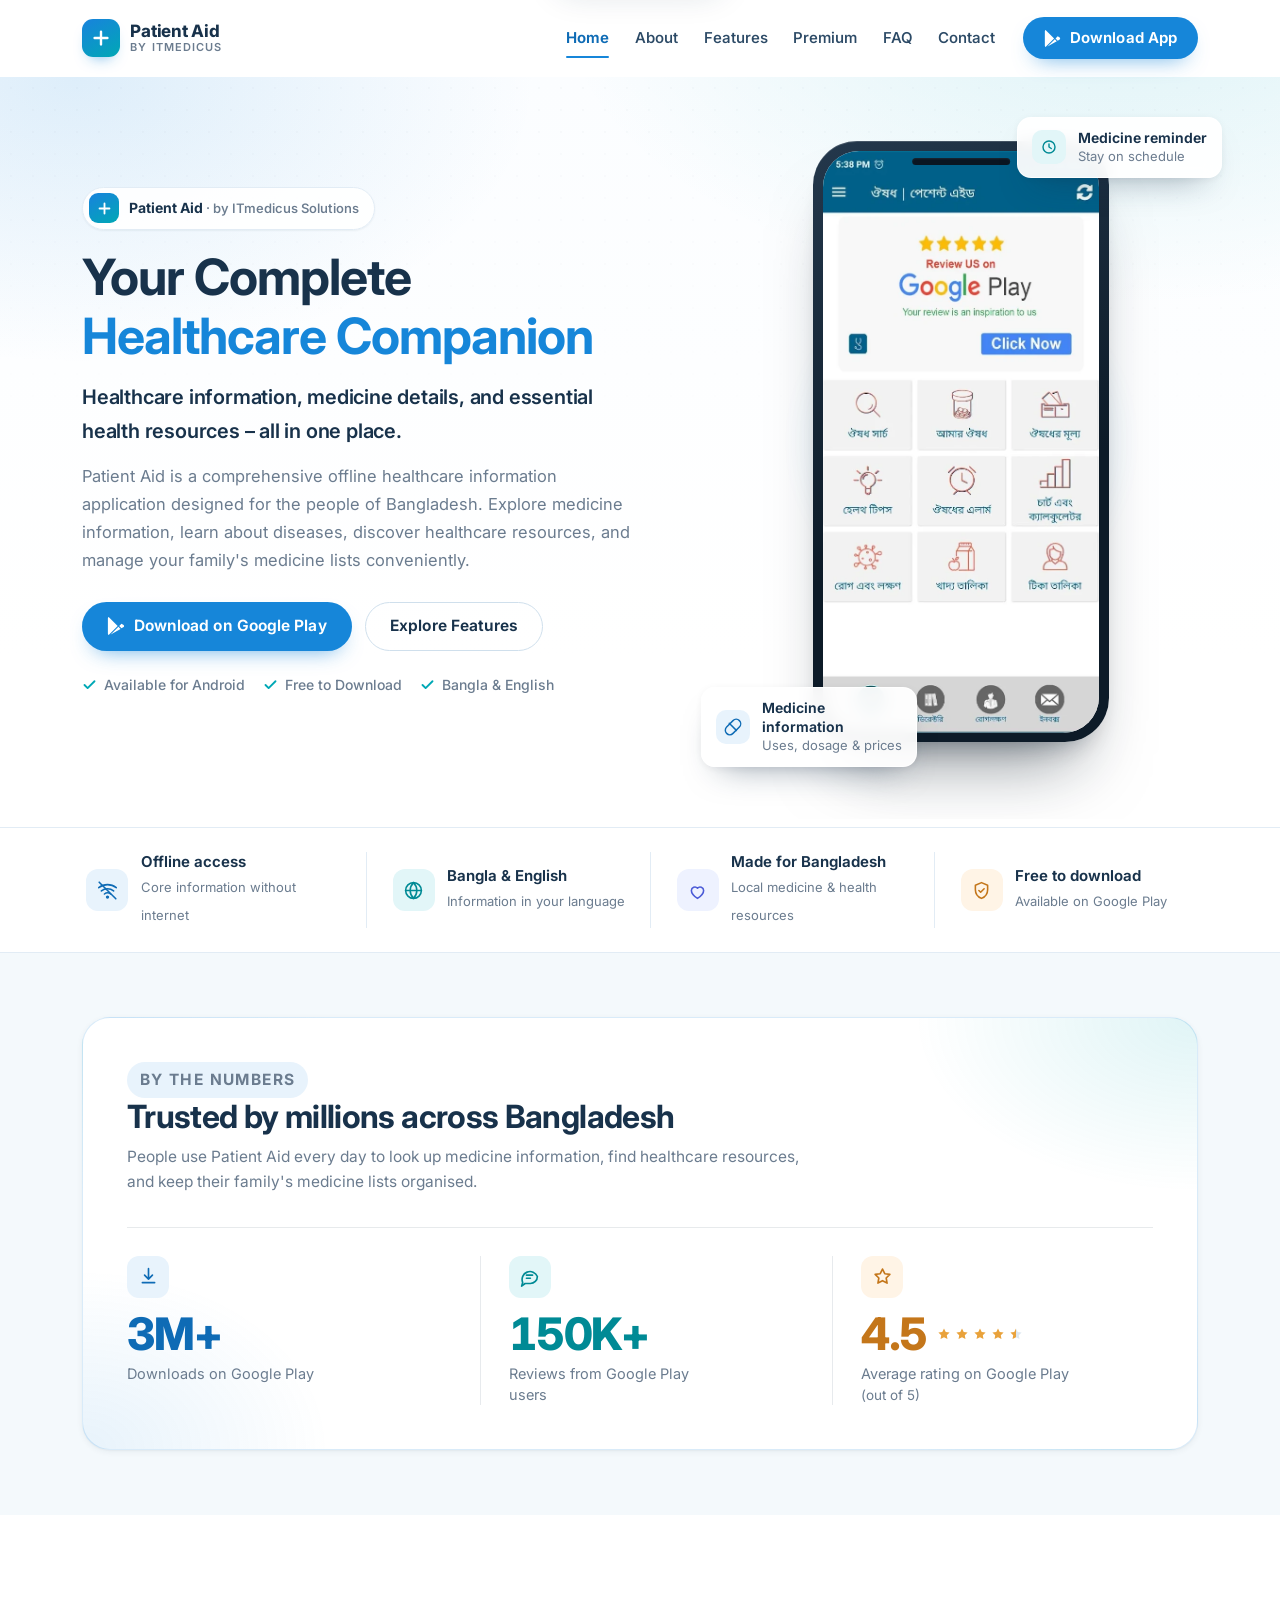
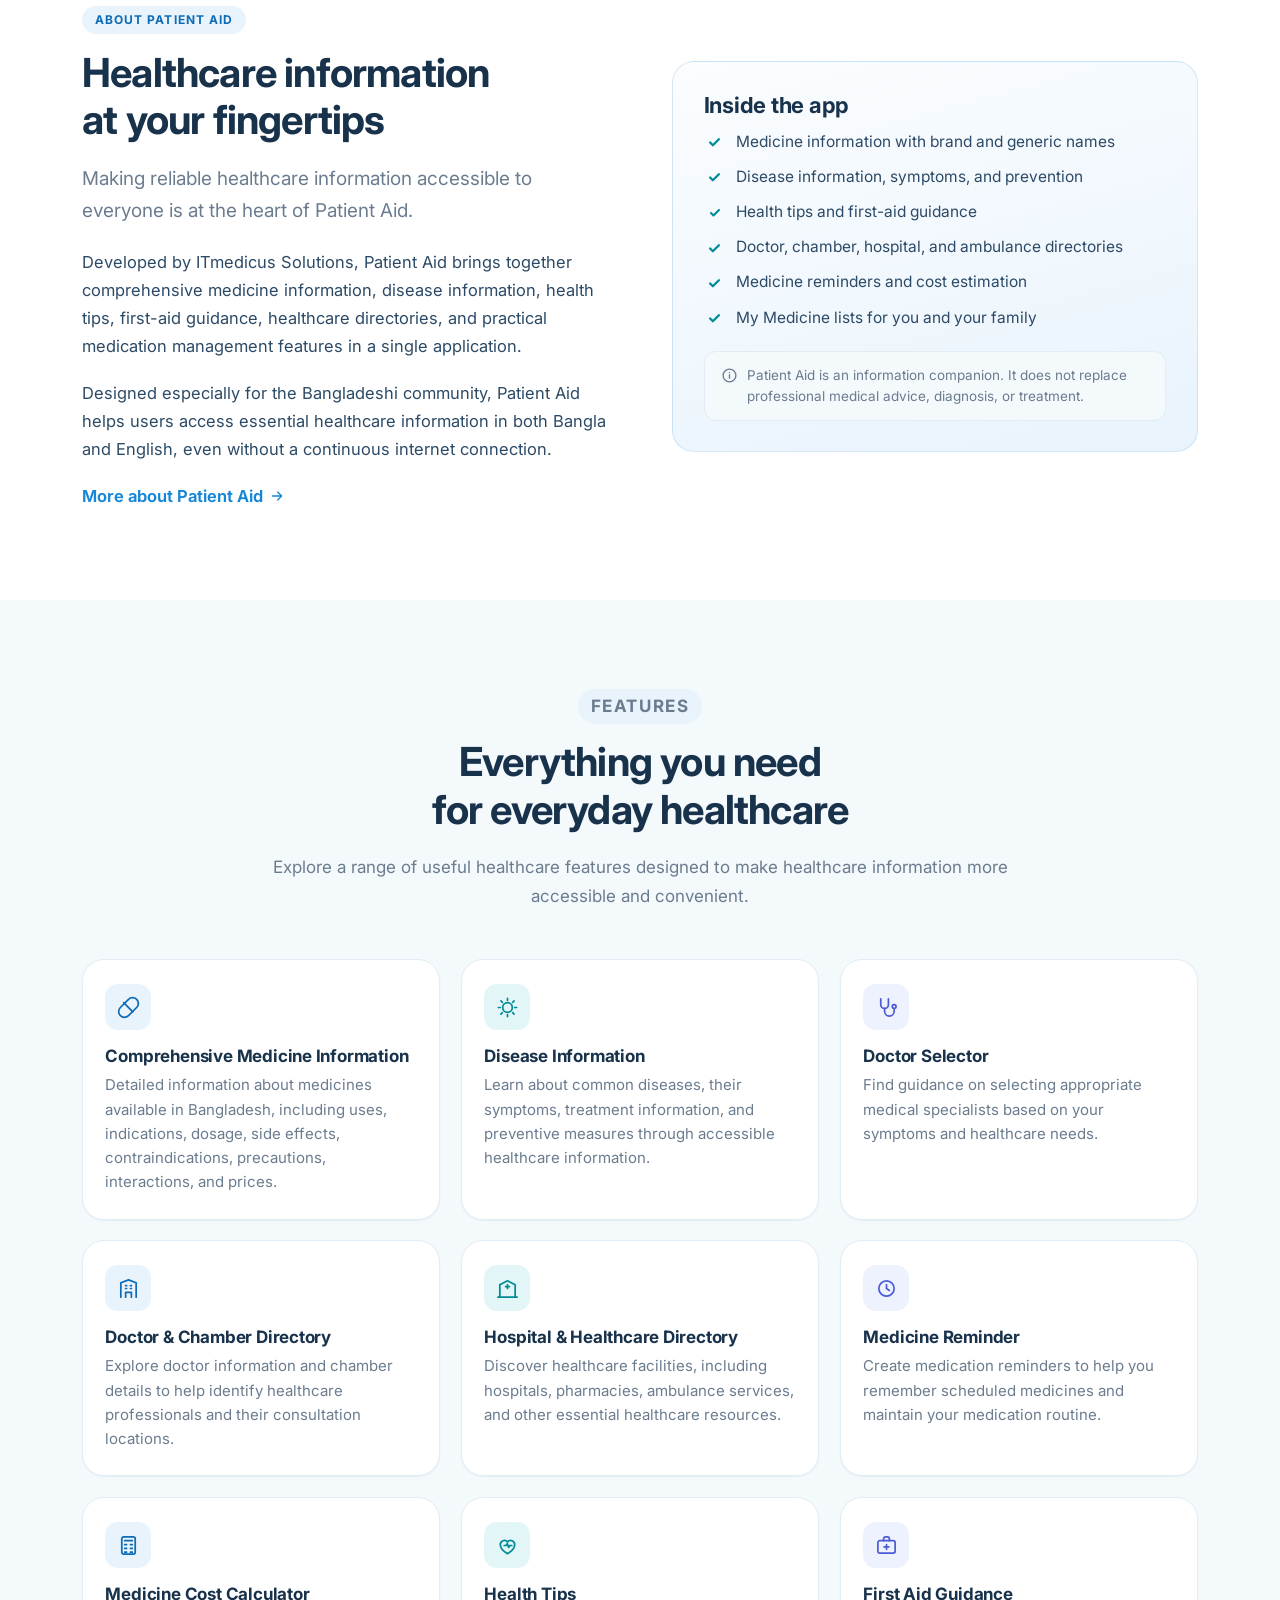
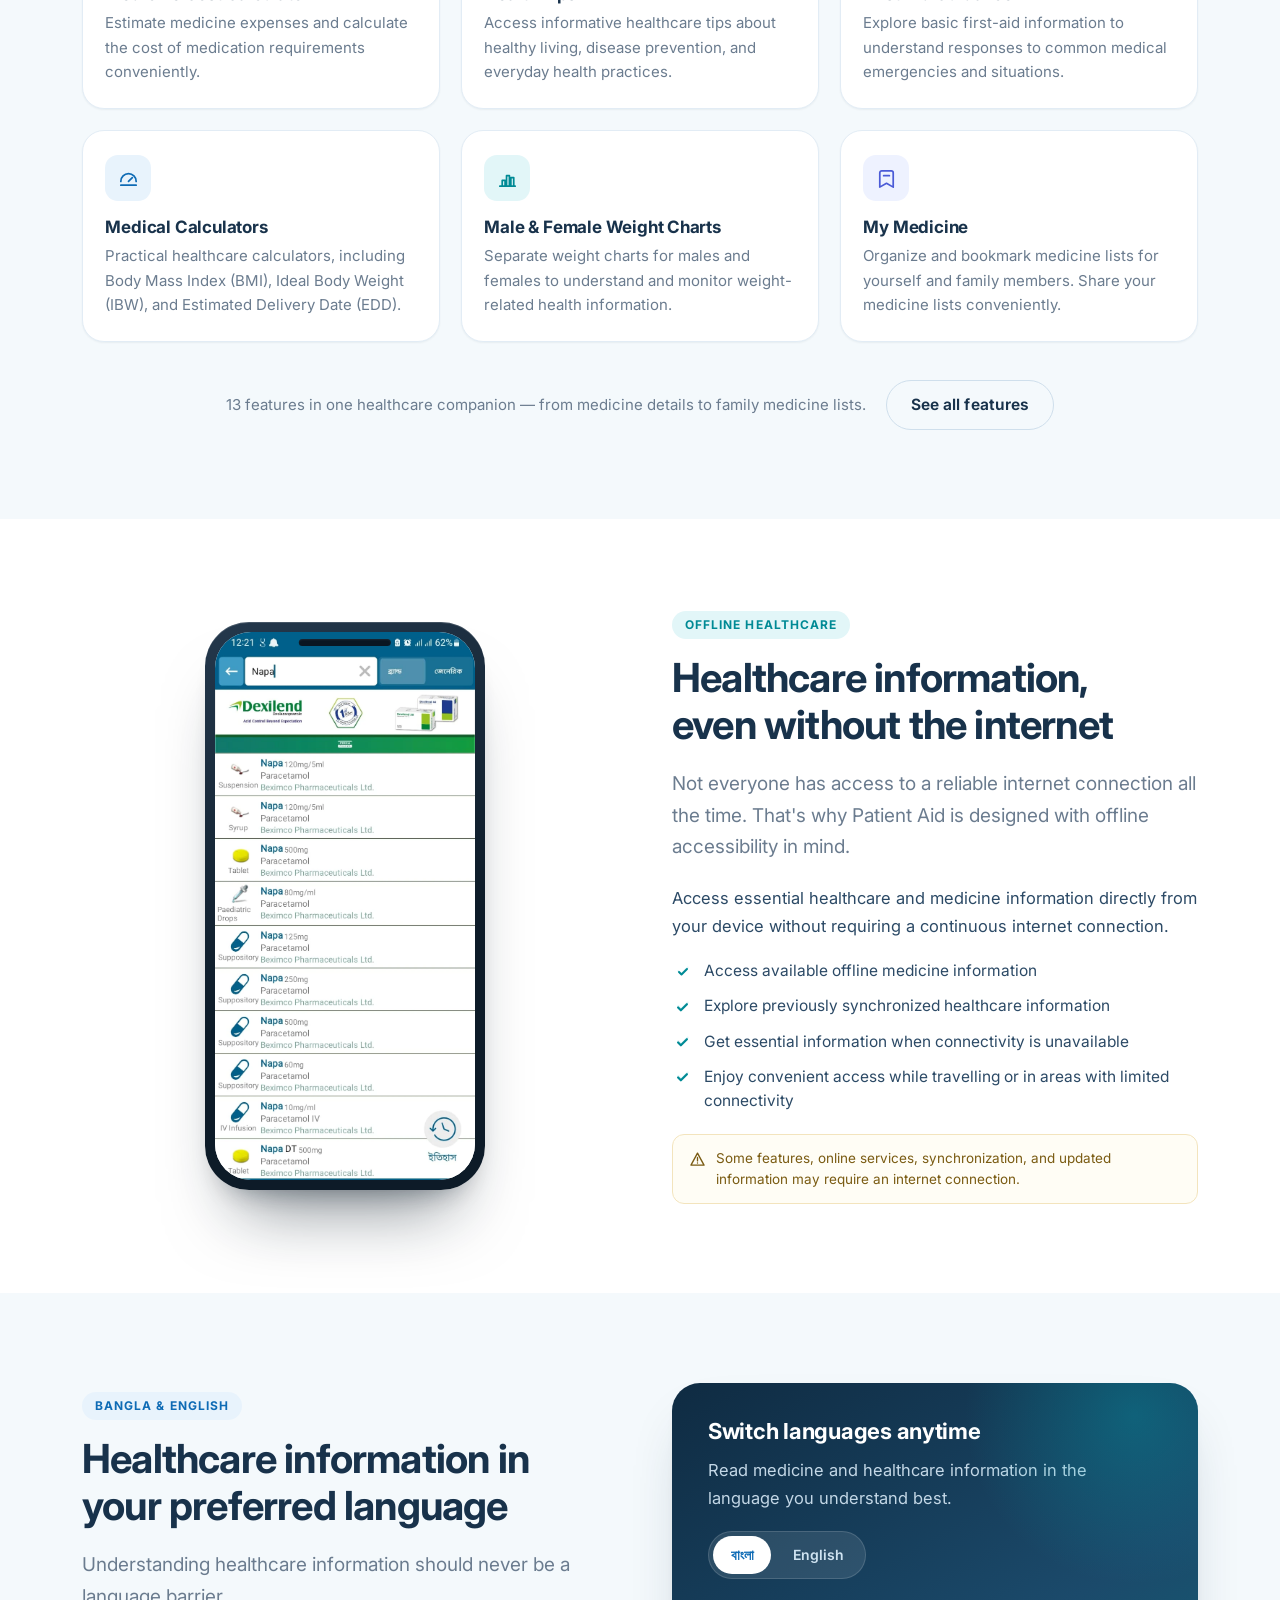
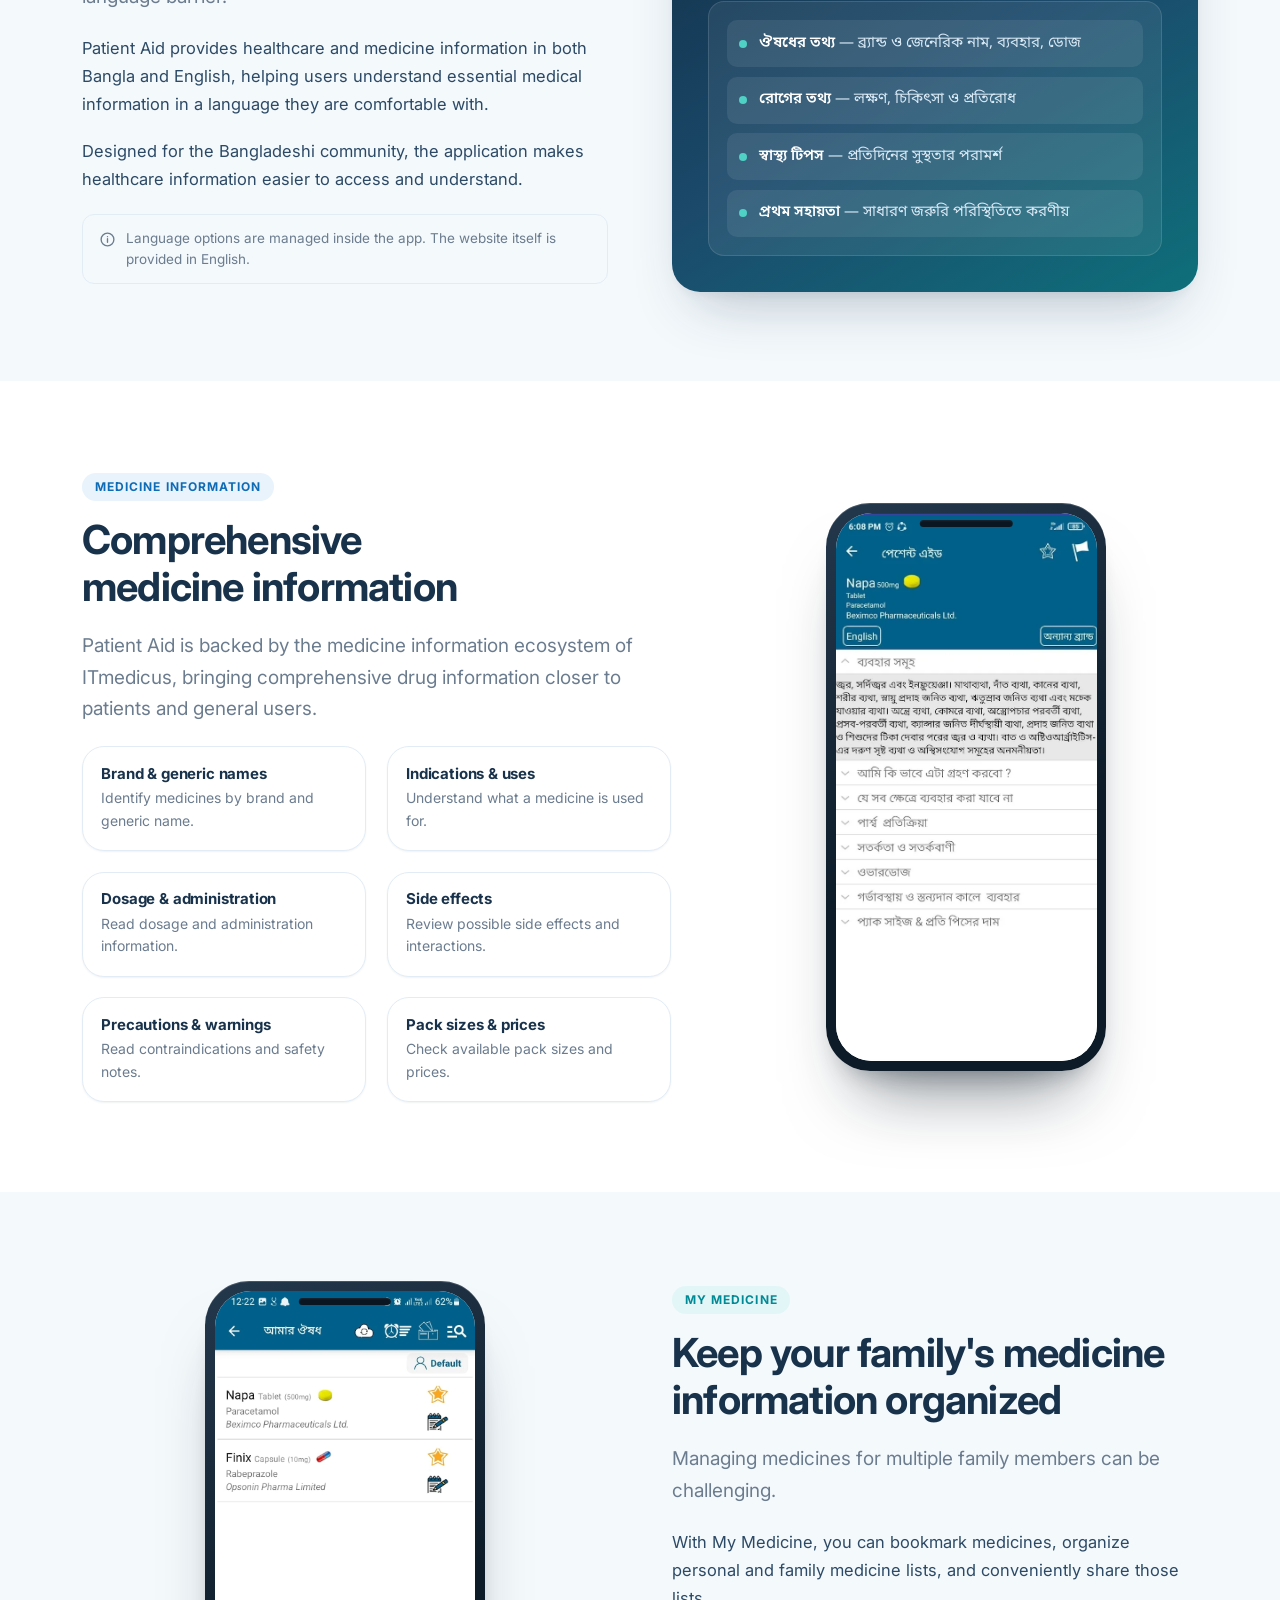
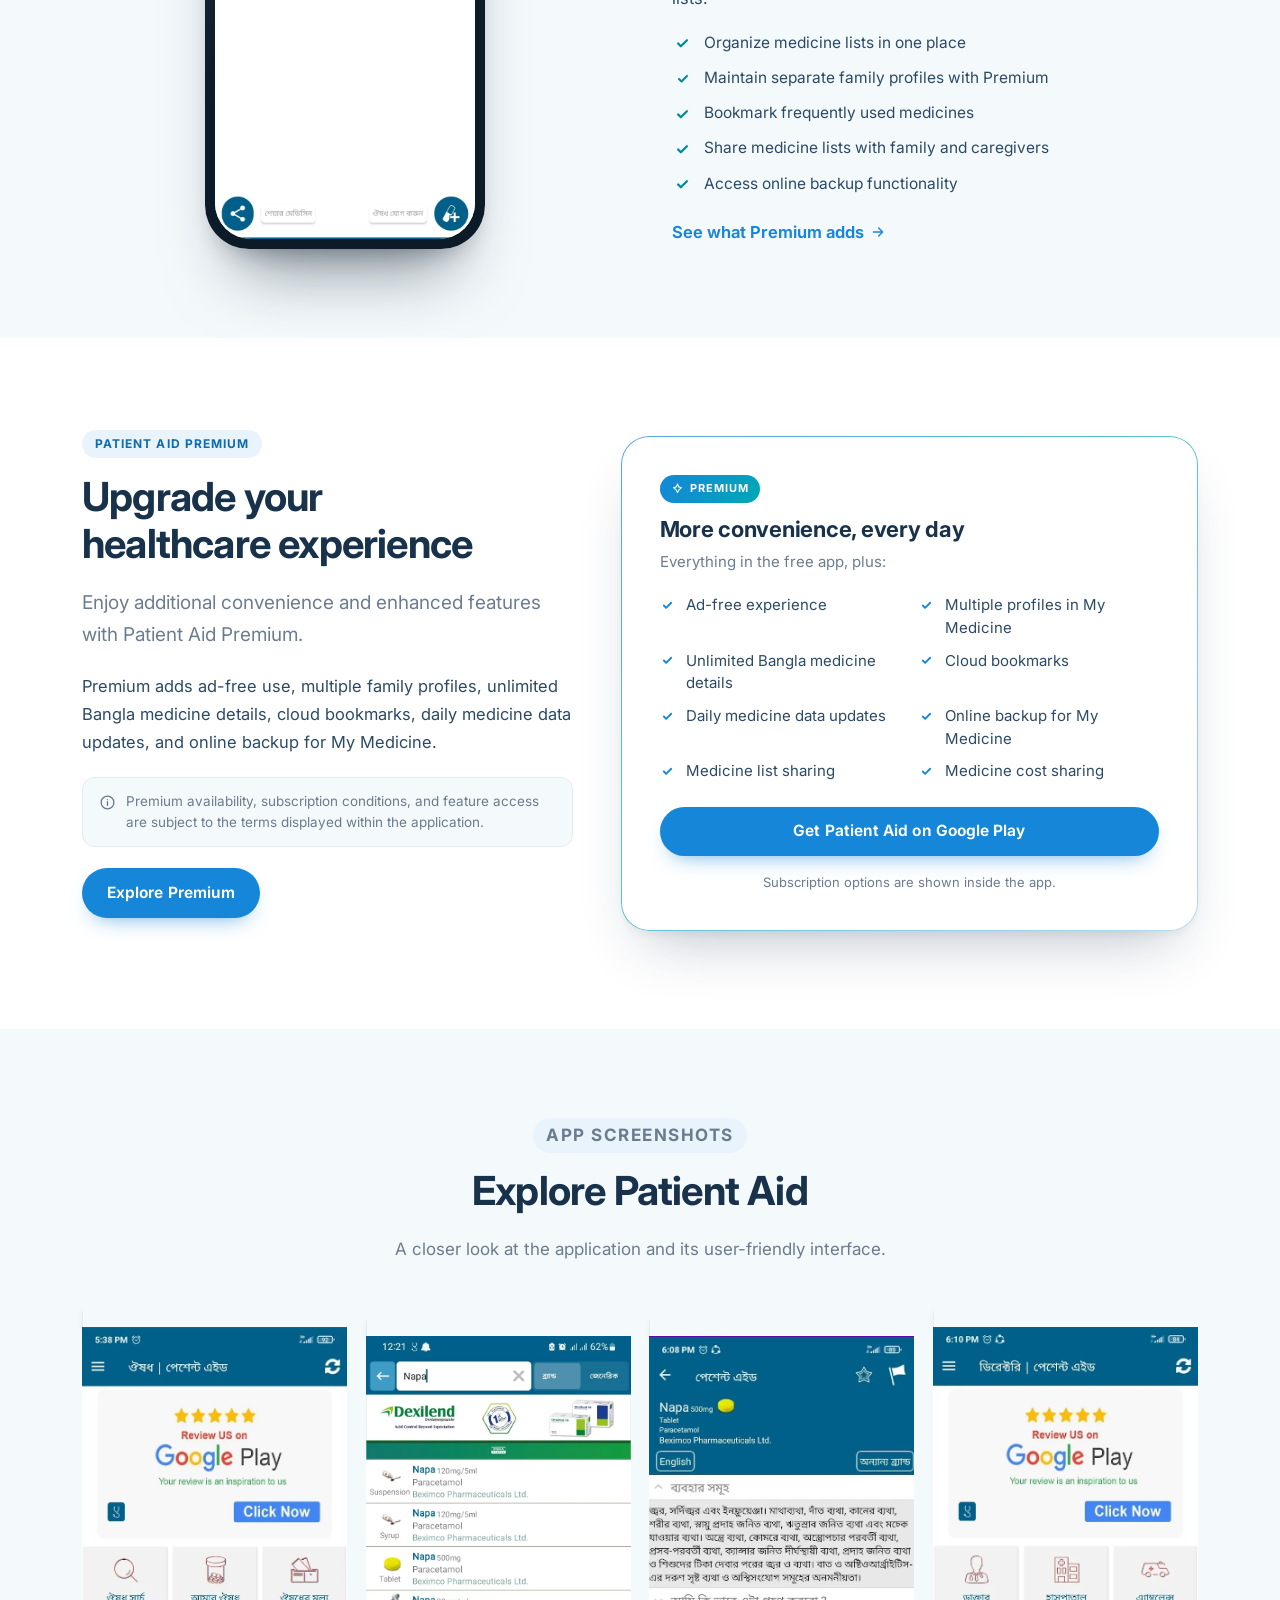
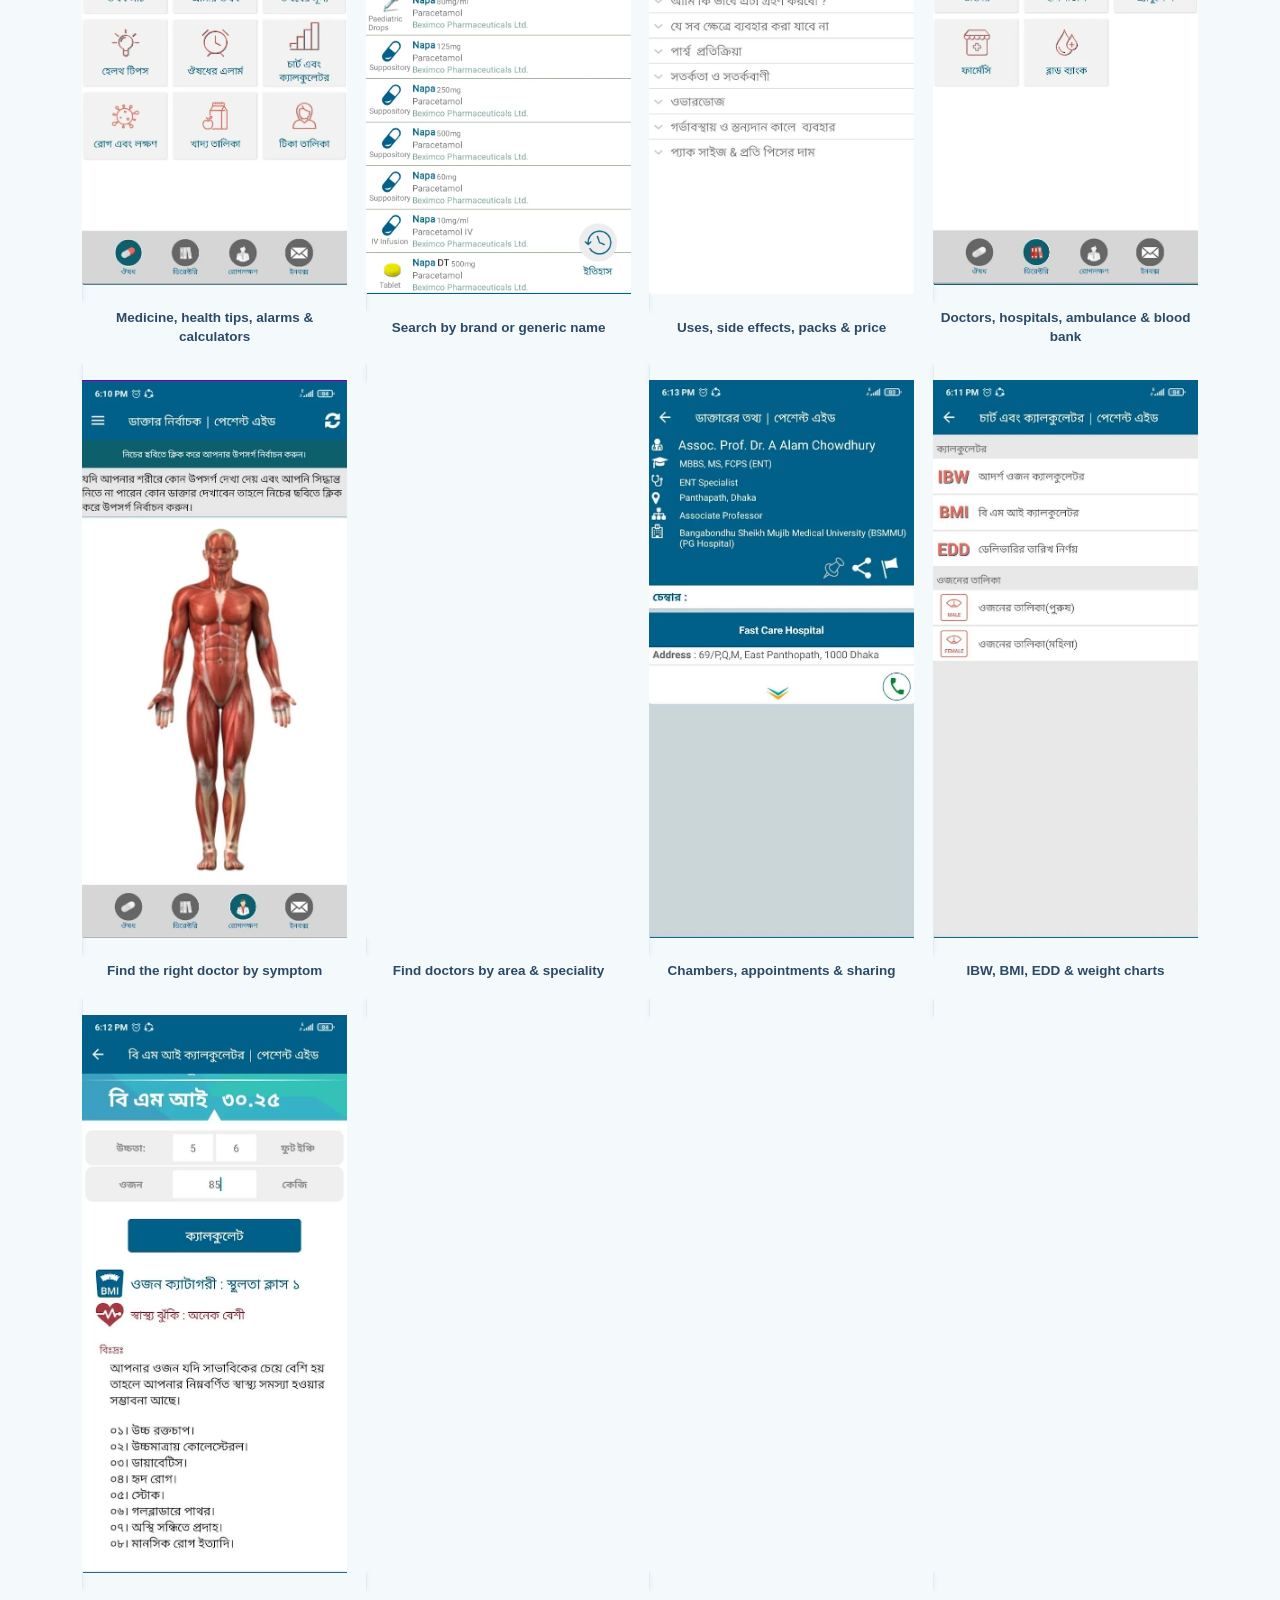
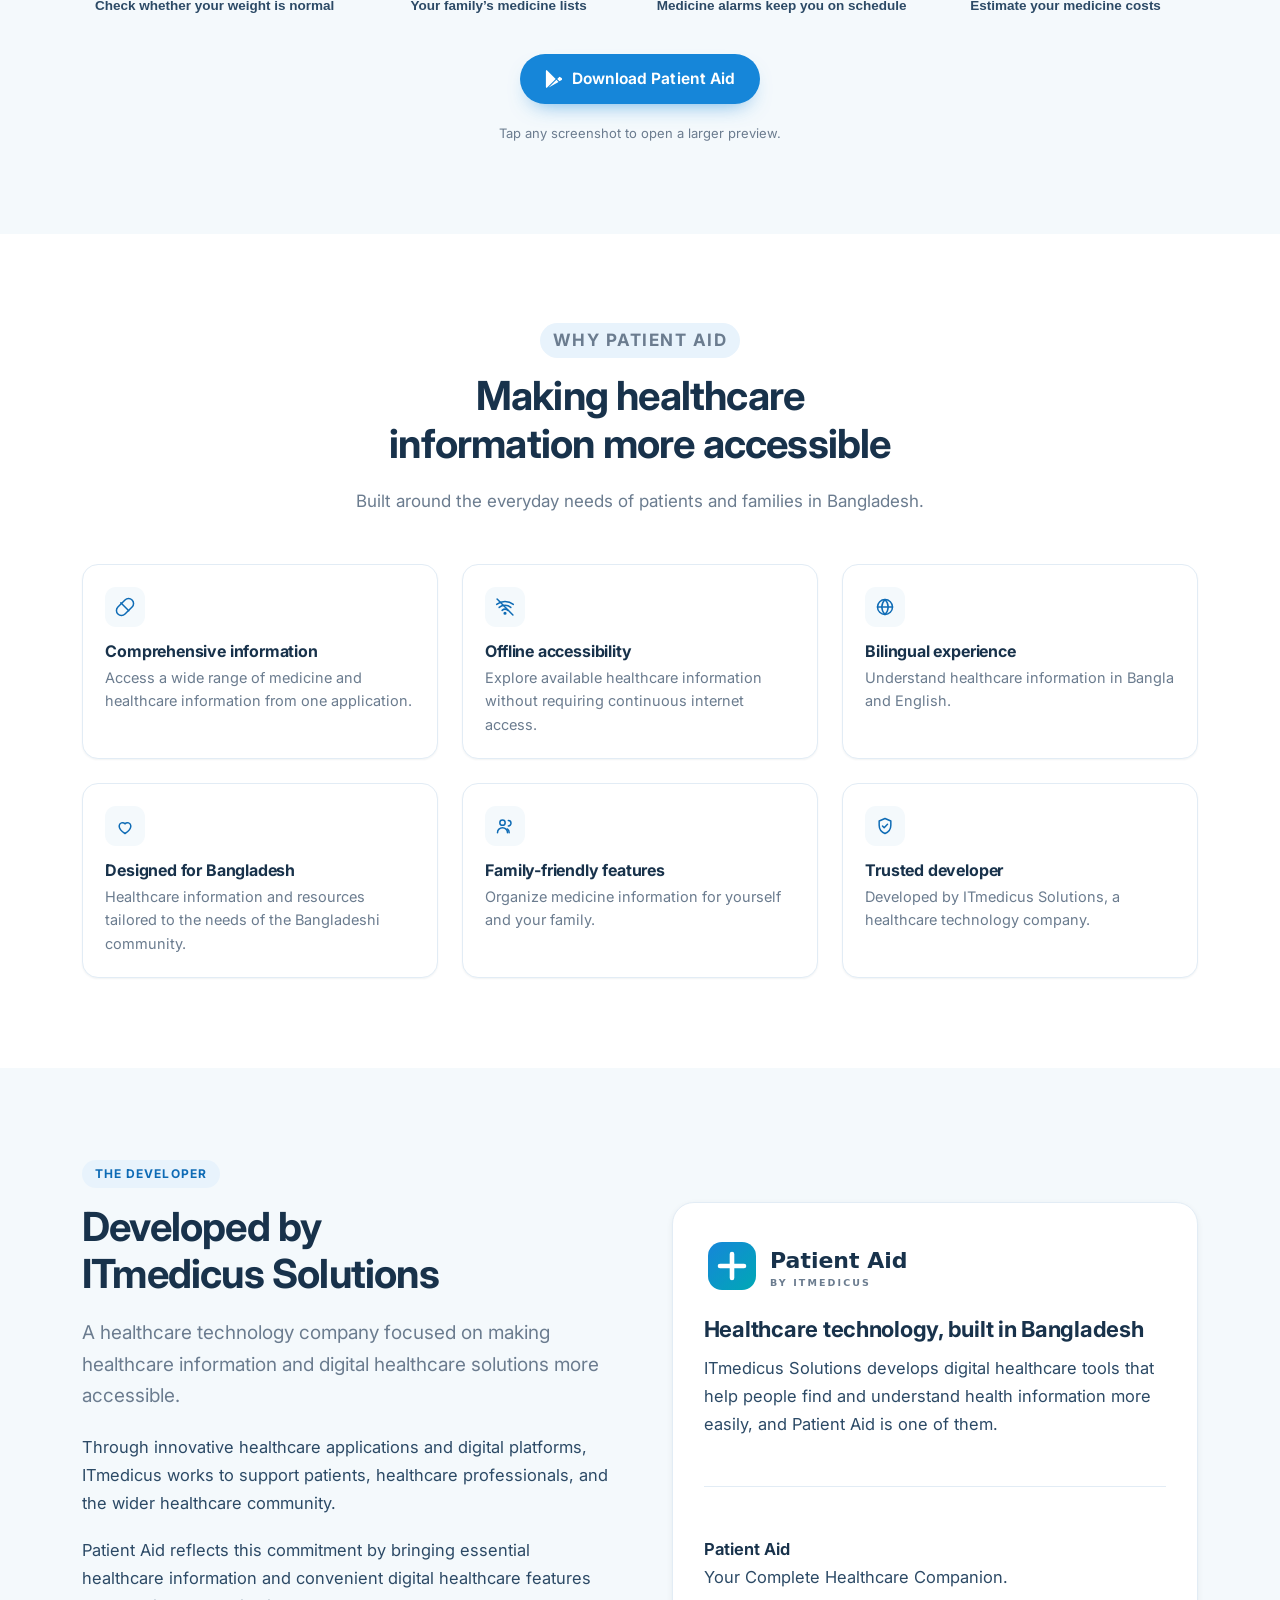
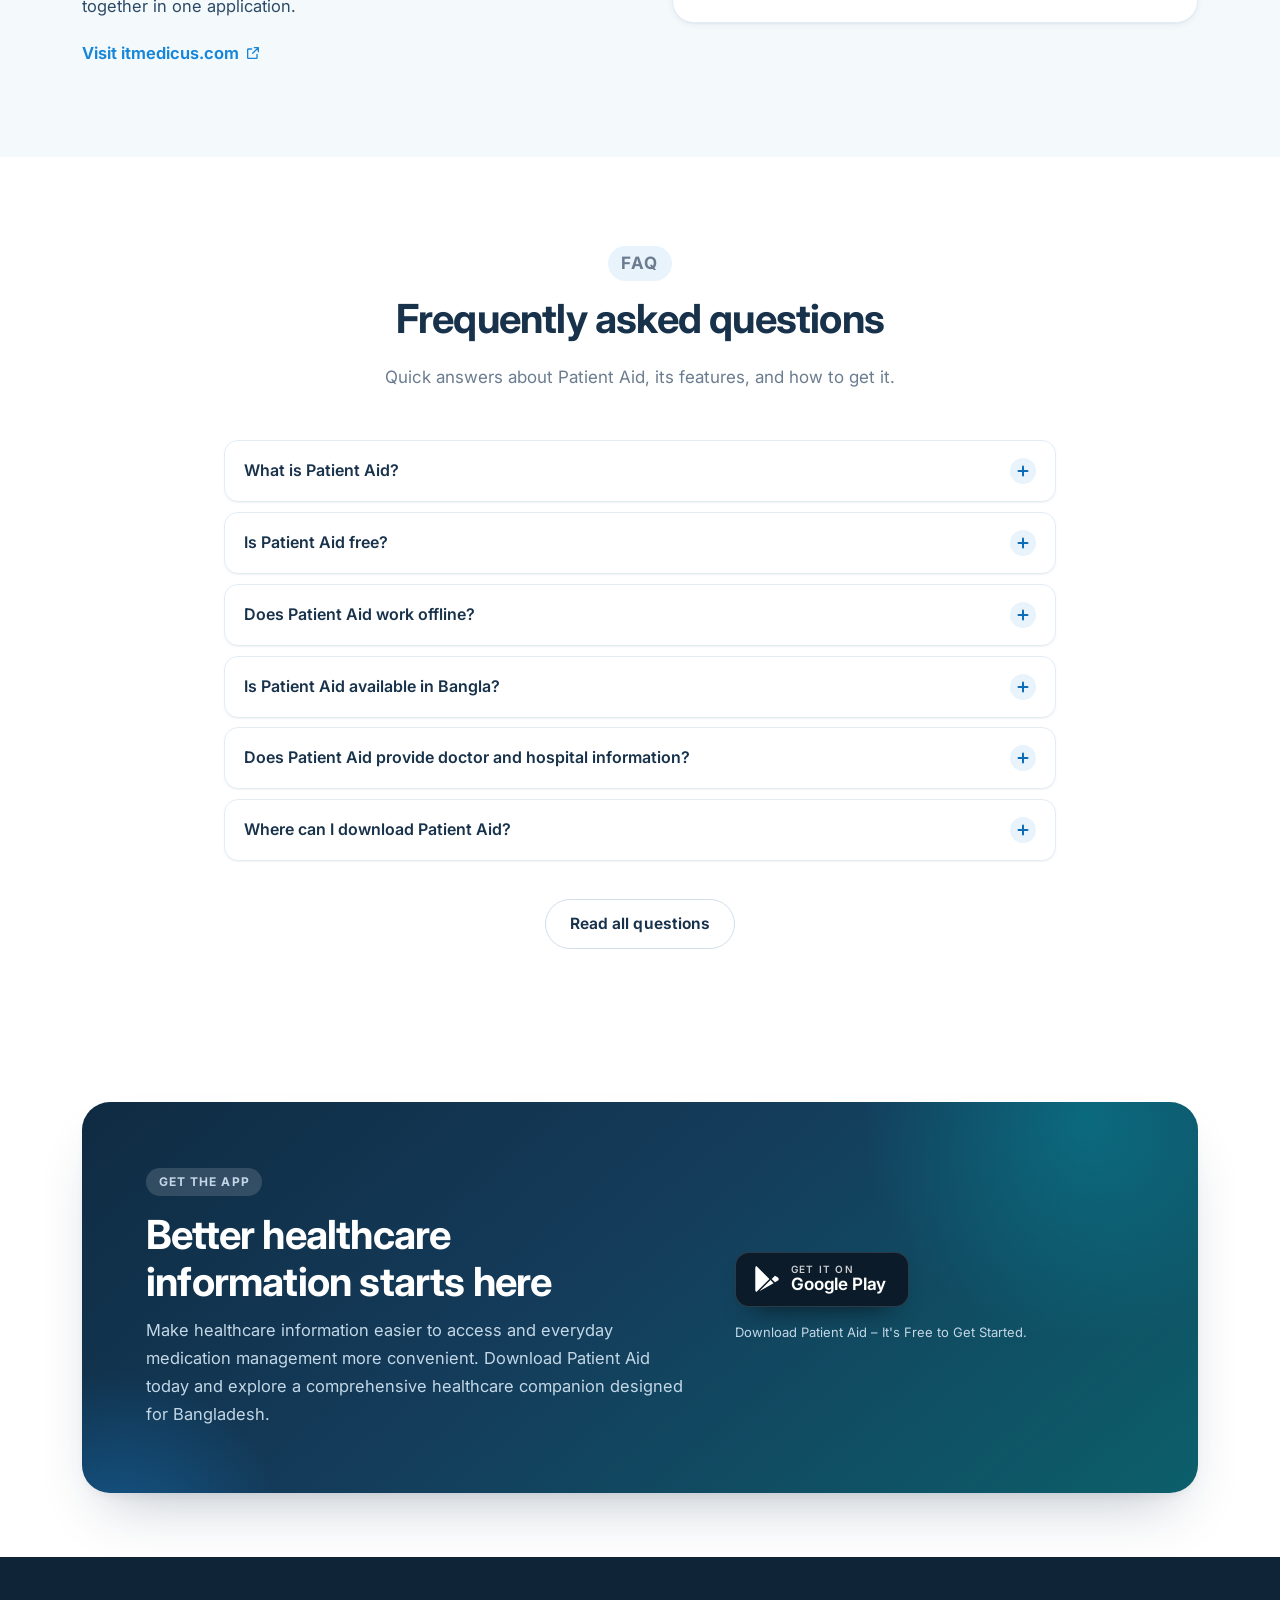
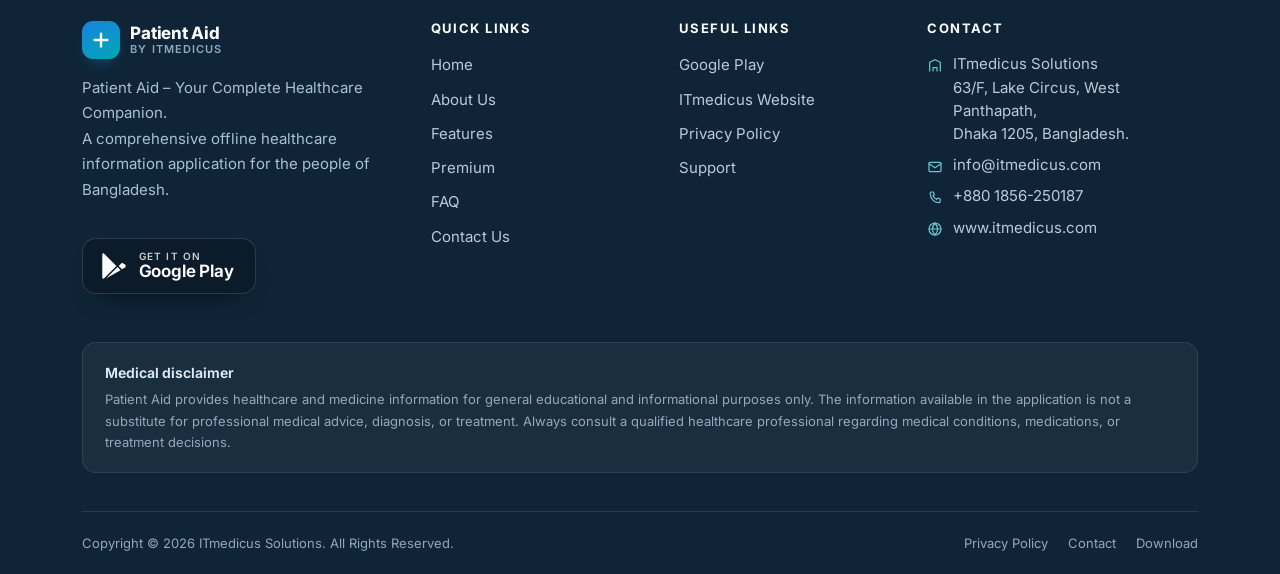
==== index.html @ 96dd4008 "Merge remote and local history" ====
﻿<!doctype html>
<html lang="en">
<head>
  <meta charset="utf-8">
  <meta name="viewport" content="width=device-width, initial-scale=1">
  <script>document.documentElement.classList.add("js");</script>
  <title>Patient Aid – Your Complete Healthcare Companion | ITmedicus</title>
  <meta name="description" content="Discover Patient Aid, a comprehensive offline healthcare information app for Bangladesh. Explore medicine information, health tips, doctor directories, medicine reminders, and more.">
  <!-- TODO: replace patientaid.example.com with the production domain before launch. -->
  <link rel="canonical" href="https://patientaid.example.com/">
  <meta name="theme-color" content="#1686D9">
  <meta name="color-scheme" content="light">

  <meta property="og:type" content="website">
  <meta property="og:site_name" content="Patient Aid">
  <meta property="og:title" content="Patient Aid – Your Complete Healthcare Companion">
  <meta property="og:description" content="A comprehensive offline healthcare information application for the people of Bangladesh. Medicine information, health tips, directories, and medicine reminders in Bangla and English.">
  <meta property="og:url" content="https://patientaid.example.com/">
  <meta property="og:image" content="https://patientaid.example.com/assets/img/og-image.png">
  <meta property="og:image:width" content="1200">
  <meta property="og:image:height" content="630">
  <meta property="og:image:alt" content="Patient Aid – Your Complete Healthcare Companion, by ITmedicus Solutions">
  <meta property="og:locale" content="en_US">

  <meta name="twitter:card" content="summary_large_image">
  <meta name="twitter:title" content="Patient Aid – Your Complete Healthcare Companion">
  <meta name="twitter:description" content="Offline healthcare information, medicine details, and essential health resources for the people of Bangladesh.">
  <meta name="twitter:image" content="https://patientaid.example.com/assets/img/og-image.png">
  <meta name="twitter:image:alt" content="Patient Aid app by ITmedicus Solutions">

  <link rel="icon" href="favicon.svg" type="image/svg+xml">
  <link rel="icon" href="favicon-32.png" sizes="32x32" type="image/png">
  <link rel="apple-touch-icon" href="assets/img/apple-touch-icon.png">

  <link rel="preconnect" href="https://fonts.googleapis.com">
  <link rel="preconnect" href="https://fonts.gstatic.com" crossorigin>
  <link href="https://fonts.googleapis.com/css2?family=Inter:wght@400;500;600;700;800&family=Noto+Sans+Bengali:wght@400;600&display=swap" rel="stylesheet">
  <link rel="stylesheet" href="assets/css/style.css">

  <script type="application/ld+json">
  {
    "@context": "https://schema.org",
    "@type": "SoftwareApplication",
    "name": "Patient Aid",
    "applicationCategory": "HealthApplication",
    "operatingSystem": "Android",
    "description": "A comprehensive offline healthcare information application for the people of Bangladesh, with medicine information, disease information, health tips, first aid guidance, healthcare directories, and medicine management features.",
    "url": "https://patientaid.example.com/",
    "downloadUrl": "https://play.google.com/store/apps/details?id=com.itmedicus.patientaid",
    "inLanguage": ["bn", "en"],
    "offers": {
      "@type": "Offer",
      "price": "0",
      "priceCurrency": "BDT"
    },
    "publisher": {
      "@type": "Organization",
      "name": "ITmedicus Solutions",
      "url": "https://www.itmedicus.com"
    }
  }
  </script>
</head>
<body>
  <a class="skip-link" href="#main">Skip to main content</a>

  <header class="site-header" id="siteHeader">
    <div class="container header-inner">
      <a class="brand" href="index.html" aria-label="Patient Aid home">
        <span class="brand-mark" aria-hidden="true">
          <svg viewBox="0 0 24 24" fill="none" stroke="#fff" stroke-width="2.6" stroke-linecap="round"><path d="M12 5v14M5 12h14"/></svg>
        </span>
        <span class="brand-text"><strong>Patient Aid</strong><span>By ITmedicus</span></span>
      </a>

      <nav class="primary-nav" id="primaryNav" aria-label="Primary">
        <ul>
          <li><a href="index.html" aria-current="page">Home</a></li>
          <li><a href="about.html">About</a></li>
          <li><a href="features.html">Features</a></li>
          <li><a href="premium.html">Premium</a></li>
          <li><a href="faq.html">FAQ</a></li>
          <li><a href="contact.html">Contact</a></li>
        </ul>
        <a class="btn nav-cta" href="https://play.google.com/store/apps/details?id=com.itmedicus.patientaid" target="_blank" rel="noopener noreferrer">
          <svg viewBox="0 0 512 512" width="17" height="17" aria-hidden="true" focusable="false"><path fill="currentColor" d="M47 0C34 6.8 25.3 19.2 25.3 35.3v441.3c0 16.1 8.7 28.5 21.7 35.3l256.6-256L47 0Zm425.2 225.6-58.9-34.1-65.7 64.5 65.7 64.5 60.1-34.1c18-14.3 18-46.5-1.2-60.8ZM104.6 499l280.8-161.2-60.1-60.1L104.6 499Z"/></svg>
          Download App
        </a>
      </nav>

      <button class="nav-toggle" type="button" aria-expanded="false" aria-controls="primaryNav" aria-label="Open menu">
        <svg class="icon-menu" viewBox="0 0 24 24" fill="none" stroke="currentColor" stroke-width="2" stroke-linecap="round" aria-hidden="true"><path d="M4 7h16M4 12h16M4 17h16"/></svg>
        <svg class="icon-close" viewBox="0 0 24 24" fill="none" stroke="currentColor" stroke-width="2" stroke-linecap="round" aria-hidden="true"><path d="M6 6l12 12M18 6 6 18"/></svg>
      </button>
    </div>
  </header>

  <main id="main">
    <!-- ================================================================ HERO -->
    <section class="hero">
      <div class="container hero-inner">
        <div class="hero-copy">
          <div class="hero-logo">
            <span class="brand-mark" aria-hidden="true">
              <svg viewBox="0 0 24 24" fill="none" stroke="#fff" stroke-width="2.6" stroke-linecap="round"><path d="M12 5v14M5 12h14"/></svg>
            </span>
            <span><strong>Patient Aid</strong> · by ITmedicus Solutions</span>
          </div>

          <h1 class="hero-title">Your Complete<br><em>Healthcare Companion</em></h1>
          <p class="hero-sub">Healthcare information, medicine details, and essential health resources – all in one place.</p>
          <p class="hero-body">Patient Aid is a comprehensive offline healthcare information application designed for the people of Bangladesh. Explore medicine information, learn about diseases, discover healthcare resources, and manage your family's medicine lists conveniently.</p>

          <div class="hero-actions">
            <a class="btn" href="https://play.google.com/store/apps/details?id=com.itmedicus.patientaid" target="_blank" rel="noopener noreferrer">
              <svg viewBox="0 0 512 512" width="18" height="18" aria-hidden="true" focusable="false"><path fill="currentColor" d="M47 0C34 6.8 25.3 19.2 25.3 35.3v441.3c0 16.1 8.7 28.5 21.7 35.3l256.6-256L47 0Zm425.2 225.6-58.9-34.1-65.7 64.5 65.7 64.5 60.1-34.1c18-14.3 18-46.5-1.2-60.8ZM104.6 499l280.8-161.2-60.1-60.1L104.6 499Z"/></svg>
              Download on Google Play
            </a>
            <a class="btn btn--ghost" href="features.html">Explore Features</a>
          </div>

          <ul class="hero-meta">
            <li>Available for Android</li>
            <li>Free to Download</li>
            <li>Bangla &amp; English</li>
          </ul>
        </div>

        <div class="hero-visual">
          <div class="hero-glow" aria-hidden="true"></div>
          <!-- Replace the src below with your genuine app screenshot when ready. -->
          <div class="phone">
            <div class="phone-screen">
              <img src="assets/img/screens/home.webp" width="605" height="1235" fetchpriority="high" decoding="async" alt="Patient Aid home screen in Bangla with medicine search, My Medicine, medicine cost, health tips, alarms, charts, disease information, food lists, and vaccine lists">
            </div>
          </div>

          <div class="float-card float-card--a" aria-hidden="true">
            <span class="fc-icon">
              <svg viewBox="0 0 24 24" fill="none" stroke="currentColor" stroke-width="1.9" stroke-linecap="round" stroke-linejoin="round"><path d="M12 3.5 3.5 12a6 6 0 0 0 8.5 8.5l8.5-8.5a6 6 0 0 0-8.5-8.5Z"/><path d="m7 7 9.5 9.5"/></svg>
            </span>
            <span><strong>Medicine information</strong>Uses, dosage &amp; prices</span>
          </div>

          <div class="float-card float-card--b" aria-hidden="true">
            <span class="fc-icon">
              <svg viewBox="0 0 24 24" fill="none" stroke="currentColor" stroke-width="1.9" stroke-linecap="round" stroke-linejoin="round"><circle cx="12" cy="12" r="8"/><path d="M12 8v4l3 2"/></svg>
            </span>
            <span><strong>Medicine reminder</strong>Stay on schedule</span>
          </div>
        </div>
      </div>
    </section>

    <!-- ========================================================= TRUST STRIP -->
    <section class="trust-strip" aria-label="At a glance">
      <div class="container trust-grid">
        <div class="trust-item">
          <span class="trust-icon">
            <svg viewBox="0 0 24 24" fill="none" stroke="currentColor" stroke-width="1.8" stroke-linecap="round" stroke-linejoin="round" aria-hidden="true"><path d="M2 8.8a16 16 0 0 1 20 0"/><path d="M5 12.5a11 11 0 0 1 14 0"/><path d="M8.5 16a5.5 5.5 0 0 1 7 0"/><circle cx="12" cy="19.5" r="1"/><path d="M2.5 2.5l19 19"/></svg>
          </span>
          <span class="trust-text"><strong>Offline access</strong><span>Core information without internet</span></span>
        </div>
        <div class="trust-item">
          <span class="trust-icon">
            <svg viewBox="0 0 24 24" fill="none" stroke="currentColor" stroke-width="1.8" stroke-linecap="round" stroke-linejoin="round" aria-hidden="true"><circle cx="12" cy="12" r="9"/><path d="M3 12h18"/><path d="M12 3c2.5 2.6 3.8 5.7 3.8 9s-1.3 6.4-3.8 9c-2.5-2.6-3.8-5.7-3.8-9S9.5 5.6 12 3Z"/></svg>
          </span>
          <span class="trust-text"><strong>Bangla &amp; English</strong><span>Information in your language</span></span>
        </div>
        <div class="trust-item">
          <span class="trust-icon">
            <svg viewBox="0 0 24 24" fill="none" stroke="currentColor" stroke-width="1.8" stroke-linecap="round" stroke-linejoin="round" aria-hidden="true"><path d="M12 21s-7-4.4-7-9a4 4 0 0 1 7-2.6A4 4 0 0 1 19 12c0 4.6-7 9-7 9Z"/></svg>
          </span>
          <span class="trust-text"><strong>Made for Bangladesh</strong><span>Local medicine &amp; health resources</span></span>
        </div>
        <div class="trust-item">
          <span class="trust-icon">
            <svg viewBox="0 0 24 24" fill="none" stroke="currentColor" stroke-width="1.8" stroke-linecap="round" stroke-linejoin="round" aria-hidden="true"><path d="M12 3 5 6v5c0 4.4 3 8.3 7 10 4-1.7 7-5.6 7-10V6Z"/><path d="m9 12 2 2 4-4"/></svg>
          </span>
          <span class="trust-text"><strong>Free to download</strong><span>Available on Google Play</span></span>
        </div>
      </div>
    </section>

    <!-- =============================================================== STATS -->
    <section class="section section--alt section--tight" id="stats" aria-labelledby="stats-title">
      <div class="container">
        <div class="stats-panel reveal">
          <div class="stats-intro">
            <p class="eyebrow">By the numbers</p>
            <h2 id="stats-title">Trusted by millions across Bangladesh</h2>
            <p>People use Patient Aid every day to look up medicine information, find healthcare resources, and keep their family's medicine lists organised.</p>
          </div>

          <div class="stats-grid">
            <div class="stat">
              <span class="stat-icon" aria-hidden="true">
                <svg viewBox="0 0 24 24" fill="none" stroke="currentColor" stroke-width="1.9" stroke-linecap="round" stroke-linejoin="round"><path d="M12 3v12M7.5 10.5 12 15l4.5-4.5"/><path d="M5 19h14"/></svg>
              </span>
              <div class="stat-figure">
                <p class="stat-value"><span data-count-to="3" data-count-suffix="M+">3M+</span></p>
              </div>
              <p class="stat-label">Downloads on Google Play</p>
            </div>

            <div class="stat">
              <span class="stat-icon" aria-hidden="true">
                <svg viewBox="0 0 24 24" fill="none" stroke="currentColor" stroke-width="1.9" stroke-linecap="round" stroke-linejoin="round"><path d="M21 12a8 8 0 0 1-8 8H7l-4 3 1.2-4.2A8 8 0 1 1 21 12Z"/><path d="M8.5 10.5h7M8.5 14h4.5"/></svg>
              </span>
              <div class="stat-figure">
                <p class="stat-value"><span data-count-to="150" data-count-suffix="K+">150K+</span></p>
              </div>
              <p class="stat-label">Reviews from Google Play users</p>
            </div>

            <div class="stat">
              <span class="stat-icon stat-icon--star" aria-hidden="true">
                <svg viewBox="0 0 24 24" fill="none" stroke="currentColor" stroke-width="1.9" stroke-linecap="round" stroke-linejoin="round"><path d="m12 3.5 2.6 5.3 5.8.8-4.2 4.1 1 5.8-5.2-2.7-5.2 2.7 1-5.8L3.6 9.6l5.8-.8Z"/></svg>
              </span>
              <div class="stat-figure">
                <p class="stat-value"><span data-count-to="4.5" data-count-decimals="1">4.5</span></p>
                <span class="stat-stars" aria-hidden="true">
                  <svg viewBox="0 0 24 24"><path fill="#E9A23B" d="m12 3.6 2.6 5.3 5.8.8-4.2 4.1 1 5.8-5.2-2.7-5.2 2.7 1-5.8L3.6 9.7l5.8-.8Z"/></svg>
                  <svg viewBox="0 0 24 24"><path fill="#E9A23B" d="m12 3.6 2.6 5.3 5.8.8-4.2 4.1 1 5.8-5.2-2.7-5.2 2.7 1-5.8L3.6 9.7l5.8-.8Z"/></svg>
                  <svg viewBox="0 0 24 24"><path fill="#E9A23B" d="m12 3.6 2.6 5.3 5.8.8-4.2 4.1 1 5.8-5.2-2.7-5.2 2.7 1-5.8L3.6 9.7l5.8-.8Z"/></svg>
                  <svg viewBox="0 0 24 24"><path fill="#E9A23B" d="m12 3.6 2.6 5.3 5.8.8-4.2 4.1 1 5.8-5.2-2.7-5.2 2.7 1-5.8L3.6 9.7l5.8-.8Z"/></svg>
                  <svg viewBox="0 0 24 24">
                    <defs>
                      <linearGradient id="ratingHalf">
                        <stop offset="50%" stop-color="#E9A23B"/>
                        <stop offset="50%" stop-color="#DCE7F0"/>
                      </linearGradient>
                    </defs>
                    <path fill="url(#ratingHalf)" d="m12 3.6 2.6 5.3 5.8.8-4.2 4.1 1 5.8-5.2-2.7-5.2 2.7 1-5.8L3.6 9.7l5.8-.8Z"/>
                  </svg>
                </span>
              </div>
              <p class="stat-label">Average rating on Google Play <span class="stat-outof">(out of 5)</span></p>
            </div>
          </div>
        </div>
      </div>
    </section>

    <!-- =============================================================== ABOUT -->
    <section class="section" id="about">
      <div class="container split">
        <div class="reveal">
          <p class="eyebrow">About Patient Aid</p>
          <h2>Healthcare information at your fingertips</h2>
          <p class="lead">Making reliable healthcare information accessible to everyone is at the heart of Patient Aid.</p>
          <p>Developed by ITmedicus Solutions, Patient Aid brings together comprehensive medicine information, disease information, health tips, first-aid guidance, healthcare directories, and practical medication management features in a single application.</p>
          <p>Designed especially for the Bangladeshi community, Patient Aid helps users access essential healthcare information in both Bangla and English, even without a continuous internet connection.</p>
          <a class="inline-link" href="about.html">More about Patient Aid
            <svg viewBox="0 0 24 24" fill="none" stroke="currentColor" stroke-width="2" stroke-linecap="round" stroke-linejoin="round" aria-hidden="true"><path d="M5 12h14M13 6l6 6-6 6"/></svg>
          </a>
        </div>

        <div class="panel panel--soft reveal">
          <h3>Inside the app</h3>
          <ul class="checklist">
            <li>Medicine information with brand and generic names</li>
            <li>Disease information, symptoms, and prevention</li>
            <li>Health tips and first-aid guidance</li>
            <li>Doctor, chamber, hospital, and ambulance directories</li>
            <li>Medicine reminders and cost estimation</li>
            <li>My Medicine lists for you and your family</li>
          </ul>
          <p class="note note--info">
            <svg viewBox="0 0 24 24" fill="none" stroke="currentColor" stroke-width="1.9" stroke-linecap="round" stroke-linejoin="round" aria-hidden="true"><circle cx="12" cy="12" r="9"/><path d="M12 11v5M12 8h.01"/></svg>
            Patient Aid is an information companion. It does not replace professional medical advice, diagnosis, or treatment.
          </p>
        </div>
      </div>
    </section>

    <!-- ============================================================ FEATURES -->
    <section class="section section--alt" id="features">
      <div class="container">
        <div class="section-head is-center reveal">
          <p class="eyebrow">Features</p>
          <h2>Everything you need for everyday healthcare</h2>
          <p>Explore a range of useful healthcare features designed to make healthcare information more accessible and convenient.</p>
        </div>

        <div class="feature-grid">
          <article class="feature-card reveal">
            <span class="feature-icon"><svg viewBox="0 0 24 24" fill="none" stroke="currentColor" stroke-width="1.8" stroke-linecap="round" stroke-linejoin="round" aria-hidden="true"><path d="M12 3.5 3.5 12a6 6 0 0 0 8.5 8.5l8.5-8.5a6 6 0 0 0-8.5-8.5Z"/><path d="m7 7 9.5 9.5"/></svg></span>
            <h3>Comprehensive Medicine Information</h3>
            <p>Detailed information about medicines available in Bangladesh, including uses, indications, dosage, side effects, contraindications, precautions, interactions, and prices.</p>
          </article>

          <article class="feature-card reveal">
            <span class="feature-icon"><svg viewBox="0 0 24 24" fill="none" stroke="currentColor" stroke-width="1.8" stroke-linecap="round" stroke-linejoin="round" aria-hidden="true"><circle cx="12" cy="12" r="5"/><path d="M12 2.5v2M12 19.5v2M2.5 12h2M19.5 12h2M5.2 5.2 6.6 6.6M17.4 17.4l1.4 1.4M18.8 5.2 17.4 6.6M6.6 17.4 5.2 18.8"/></svg></span>
            <h3>Disease Information</h3>
            <p>Learn about common diseases, their symptoms, treatment information, and preventive measures through accessible healthcare information.</p>
          </article>

          <article class="feature-card reveal">
            <span class="feature-icon"><svg viewBox="0 0 24 24" fill="none" stroke="currentColor" stroke-width="1.8" stroke-linecap="round" stroke-linejoin="round" aria-hidden="true"><path d="M6 3v6a4 4 0 0 0 8 0V3"/><path d="M10 13v3a5 5 0 0 0 10 0v-2"/><circle cx="20" cy="11" r="2"/></svg></span>
            <h3>Doctor Selector</h3>
            <p>Find guidance on selecting appropriate medical specialists based on your symptoms and healthcare needs.</p>
          </article>

          <article class="feature-card reveal">
            <span class="feature-icon"><svg viewBox="0 0 24 24" fill="none" stroke="currentColor" stroke-width="1.8" stroke-linecap="round" stroke-linejoin="round" aria-hidden="true"><path d="M4 21V6l8-3 8 3v15"/><path d="M9 21v-5h6v5"/><path d="M9 9h1M14 9h1M9 12h1M14 12h1"/></svg></span>
            <h3>Doctor &amp; Chamber Directory</h3>
            <p>Explore doctor information and chamber details to help identify healthcare professionals and their consultation locations.</p>
          </article>

          <article class="feature-card reveal">
            <span class="feature-icon"><svg viewBox="0 0 24 24" fill="none" stroke="currentColor" stroke-width="1.8" stroke-linecap="round" stroke-linejoin="round" aria-hidden="true"><path d="M4 21V8l8-4 8 4v13"/><path d="M2 21h20"/><path d="M12 8v4M10 10h4"/></svg></span>
            <h3>Hospital &amp; Healthcare Directory</h3>
            <p>Discover healthcare facilities, including hospitals, pharmacies, ambulance services, and other essential healthcare resources.</p>
          </article>

          <article class="feature-card reveal">
            <span class="feature-icon"><svg viewBox="0 0 24 24" fill="none" stroke="currentColor" stroke-width="1.8" stroke-linecap="round" stroke-linejoin="round" aria-hidden="true"><circle cx="12" cy="12" r="8"/><path d="M12 8v4l3 2"/></svg></span>
            <h3>Medicine Reminder</h3>
            <p>Create medication reminders to help you remember scheduled medicines and maintain your medication routine.</p>
          </article>

          <article class="feature-card reveal">
            <span class="feature-icon"><svg viewBox="0 0 24 24" fill="none" stroke="currentColor" stroke-width="1.8" stroke-linecap="round" stroke-linejoin="round" aria-hidden="true"><rect x="5" y="3" width="14" height="18" rx="2"/><path d="M8 7h8M8 11h2M14 11h2M8 15h2M14 15h2M8 19h2M14 19h2"/></svg></span>
            <h3>Medicine Cost Calculator</h3>
            <p>Estimate medicine expenses and calculate the cost of medication requirements conveniently.</p>
          </article>

          <article class="feature-card reveal">
            <span class="feature-icon"><svg viewBox="0 0 24 24" fill="none" stroke="currentColor" stroke-width="1.8" stroke-linecap="round" stroke-linejoin="round" aria-hidden="true"><path d="M12 20.5s-7.5-4.6-7.5-9.4A4.2 4.2 0 0 1 12 8.4a4.2 4.2 0 0 1 7.5 2.7c0 4.8-7.5 9.4-7.5 9.4Z"/><path d="M8.5 12h2l1.2-2 1.6 4 1.2-2h2"/></svg></span>
            <h3>Health Tips</h3>
            <p>Access informative healthcare tips about healthy living, disease prevention, and everyday health practices.</p>
          </article>

          <article class="feature-card reveal">
            <span class="feature-icon"><svg viewBox="0 0 24 24" fill="none" stroke="currentColor" stroke-width="1.8" stroke-linecap="round" stroke-linejoin="round" aria-hidden="true"><rect x="3" y="7" width="18" height="13" rx="2"/><path d="M9 7V5a2 2 0 0 1 2-2h2a2 2 0 0 1 2 2v2"/><path d="M12 11v5M9.5 13.5h5"/></svg></span>
            <h3>First Aid Guidance</h3>
            <p>Explore basic first-aid information to understand responses to common medical emergencies and situations.</p>
          </article>

          <article class="feature-card reveal">
            <span class="feature-icon"><svg viewBox="0 0 24 24" fill="none" stroke="currentColor" stroke-width="1.8" stroke-linecap="round" stroke-linejoin="round" aria-hidden="true"><path d="M4 15a8 8 0 0 1 16 0"/><path d="m12 15 4-4"/><path d="M4 19h16"/></svg></span>
            <h3>Medical Calculators</h3>
            <p>Practical healthcare calculators, including Body Mass Index (BMI), Ideal Body Weight (IBW), and Estimated Delivery Date (EDD).</p>
          </article>

          <article class="feature-card reveal">
            <span class="feature-icon"><svg viewBox="0 0 24 24" fill="none" stroke="currentColor" stroke-width="1.8" stroke-linecap="round" stroke-linejoin="round" aria-hidden="true"><path d="M4 20h16"/><path d="M6.5 20v-6h3v6M11 20V9h3v11M15.5 20v-9h3v9"/></svg></span>
            <h3>Male &amp; Female Weight Charts</h3>
            <p>Separate weight charts for males and females to understand and monitor weight-related health information.</p>
          </article>

          <article class="feature-card reveal">
            <span class="feature-icon"><svg viewBox="0 0 24 24" fill="none" stroke="currentColor" stroke-width="1.8" stroke-linecap="round" stroke-linejoin="round" aria-hidden="true"><path d="M7 4h10a2 2 0 0 1 2 2v15l-7-4-7 4V6a2 2 0 0 1 2-2Z"/><path d="M9 9h6"/></svg></span>
            <h3>My Medicine</h3>
            <p>Organize and bookmark medicine lists for yourself and family members. Share your medicine lists conveniently.</p>
          </article>
        </div>

        <div class="section-foot">
          <p>13 features in one healthcare companion — from medicine details to family medicine lists.</p>
          <a class="btn btn--ghost" href="features.html">See all features</a>
        </div>
      </div>
    </section>

    <!-- ============================================================= OFFLINE -->
    <section class="section" id="offline">
      <div class="container split">
        <div class="split__media reveal">
          <div class="phone">
            <div class="phone-screen">
              <img src="assets/img/screens/medicine-search.webp" width="720" height="1600" loading="lazy" decoding="async" alt="Patient Aid medicine search results for Napa showing tablets, syrup, suspension, suppository, and IV infusion options">
            </div>
          </div>
        </div>

        <div class="reveal">
          <p class="eyebrow eyebrow--teal">Offline healthcare</p>
          <h2>Healthcare information, even without the internet</h2>
          <p class="lead">Not everyone has access to a reliable internet connection all the time. That's why Patient Aid is designed with offline accessibility in mind.</p>
          <p>Access essential healthcare and medicine information directly from your device without requiring a continuous internet connection.</p>
          <ul class="checklist">
            <li>Access available offline medicine information</li>
            <li>Explore previously synchronized healthcare information</li>
            <li>Get essential information when connectivity is unavailable</li>
            <li>Enjoy convenient access while travelling or in areas with limited connectivity</li>
          </ul>
          <p class="note">
            <svg viewBox="0 0 24 24" fill="none" stroke="currentColor" stroke-width="1.9" stroke-linecap="round" stroke-linejoin="round" aria-hidden="true"><path d="M12 3 2.8 20h18.4Z"/><path d="M12 9v5M12 17h.01"/></svg>
            Some features, online services, synchronization, and updated information may require an internet connection.
          </p>
        </div>
      </div>
    </section>

    <!-- ============================================================ LANGUAGE -->
    <section class="section section--alt" id="language">
      <div class="container split">
        <div class="reveal">
          <p class="eyebrow">Bangla &amp; English</p>
          <h2>Healthcare information in your preferred language</h2>
          <p class="lead">Understanding healthcare information should never be a language barrier.</p>
          <p>Patient Aid provides healthcare and medicine information in both Bangla and English, helping users understand essential medical information in a language they are comfortable with.</p>
          <p>Designed for the Bangladeshi community, the application makes healthcare information easier to access and understand.</p>
          <p class="note note--info">
            <svg viewBox="0 0 24 24" fill="none" stroke="currentColor" stroke-width="1.9" stroke-linecap="round" stroke-linejoin="round" aria-hidden="true"><circle cx="12" cy="12" r="9"/><path d="M12 11v5M12 8h.01"/></svg>
            Language options are managed inside the app. The website itself is provided in English.
          </p>
        </div>

        <div class="lang-card reveal">
          <h3>Switch languages anytime</h3>
          <p>Read medicine and healthcare information in the language you understand best.</p>

          <div class="lang-tabs" role="tablist" aria-label="Sample app language">
            <button class="lang-tab" type="button" role="tab" id="langTabBn" aria-controls="langPanelBn" aria-selected="true" tabindex="0">বাংলা</button>
            <button class="lang-tab" type="button" role="tab" id="langTabEn" aria-controls="langPanelEn" aria-selected="false" tabindex="-1">English</button>
          </div>

          <div class="lang-panel lang-bn" id="langPanelBn" role="tabpanel" aria-labelledby="langTabBn">
            <div class="lang-row"><span class="dot" aria-hidden="true"></span><span><strong>ঔষধের তথ্য</strong> — ব্র্যান্ড ও জেনেরিক নাম, ব্যবহার, ডোজ</span></div>
            <div class="lang-row"><span class="dot" aria-hidden="true"></span><span><strong>রোগের তথ্য</strong> — লক্ষণ, চিকিৎসা ও প্রতিরোধ</span></div>
            <div class="lang-row"><span class="dot" aria-hidden="true"></span><span><strong>স্বাস্থ্য টিপস</strong> — প্রতিদিনের সুস্থতার পরামর্শ</span></div>
            <div class="lang-row"><span class="dot" aria-hidden="true"></span><span><strong>প্রথম সহায়তা</strong> — সাধারণ জরুরি পরিস্থিতিতে করণীয়</span></div>
          </div>

          <div class="lang-panel" id="langPanelEn" role="tabpanel" aria-labelledby="langTabEn" hidden>
            <div class="lang-row"><span class="dot" aria-hidden="true"></span><span><strong>Medicine information</strong> — brand and generic names, uses, dosage</span></div>
            <div class="lang-row"><span class="dot" aria-hidden="true"></span><span><strong>Disease information</strong> — symptoms, treatment, and prevention</span></div>
            <div class="lang-row"><span class="dot" aria-hidden="true"></span><span><strong>Health tips</strong> — everyday healthy living guidance</span></div>
            <div class="lang-row"><span class="dot" aria-hidden="true"></span><span><strong>First aid</strong> — what to do in common emergencies</span></div>
          </div>
        </div>
      </div>
    </section>

    <!-- ============================================================ MEDICINE -->
    <section class="section" id="medicine">
      <div class="container split split--wide-left">
        <div class="reveal">
          <p class="eyebrow">Medicine information</p>
          <h2>Comprehensive medicine information</h2>
          <p class="lead">Patient Aid is backed by the medicine information ecosystem of ITmedicus, bringing comprehensive drug information closer to patients and general users.</p>
          <div class="feature-grid feature-grid--2 mt-3">
            <div class="feature-card feature-card--compact">
              <h3>Brand &amp; generic names</h3>
              <p>Identify medicines by brand and generic name.</p>
            </div>
            <div class="feature-card feature-card--compact">
              <h3>Indications &amp; uses</h3>
              <p>Understand what a medicine is used for.</p>
            </div>
            <div class="feature-card feature-card--compact">
              <h3>Dosage &amp; administration</h3>
              <p>Read dosage and administration information.</p>
            </div>
            <div class="feature-card feature-card--compact">
              <h3>Side effects</h3>
              <p>Review possible side effects and interactions.</p>
            </div>
            <div class="feature-card feature-card--compact">
              <h3>Precautions &amp; warnings</h3>
              <p>Read contraindications and safety notes.</p>
            </div>
            <div class="feature-card feature-card--compact">
              <h3>Pack sizes &amp; prices</h3>
              <p>Check available pack sizes and prices.</p>
            </div>
          </div>
        </div>

        <div class="split__media reveal">
          <div class="phone">
            <div class="phone-screen">
              <img src="assets/img/screens/medicine-details.webp" width="605" height="1235" loading="lazy" decoding="async" alt="Patient Aid medicine details for Napa 500 mg showing uses, side effects, precautions, and pack price">
            </div>
          </div>
        </div>
      </div>
    </section>

    <!-- ========================================================== MY MEDICINE -->
    <section class="section section--alt" id="my-medicine">
      <div class="container split">
        <div class="split__media reveal">
          <div class="phone">
            <div class="phone-screen">
              <img src="assets/img/screens/my-medicine.webp" width="720" height="1600" loading="lazy" decoding="async" alt="Patient Aid My Medicine screen listing Napa and Finix with profile, favourite, edit, and share controls">
            </div>
          </div>
        </div>

        <div class="reveal">
          <p class="eyebrow eyebrow--teal">My Medicine</p>
          <h2>Keep your family's medicine information organized</h2>
          <p class="lead">Managing medicines for multiple family members can be challenging.</p>
          <p>With My Medicine, you can bookmark medicines, organize personal and family medicine lists, and conveniently share those lists.</p>
          <ul class="checklist">
            <li>Organize medicine lists in one place</li>
            <li>Maintain separate family profiles with Premium</li>
            <li>Bookmark frequently used medicines</li>
            <li>Share medicine lists with family and caregivers</li>
            <li>Access online backup functionality</li>
          </ul>
          <a class="inline-link" href="premium.html">See what Premium adds
            <svg viewBox="0 0 24 24" fill="none" stroke="currentColor" stroke-width="2" stroke-linecap="round" stroke-linejoin="round" aria-hidden="true"><path d="M5 12h14M13 6l6 6-6 6"/></svg>
          </a>
        </div>
      </div>
    </section>

    <!-- ============================================================= PREMIUM -->
    <section class="section" id="premium">
      <div class="container premium-wrap">
        <div class="reveal">
          <p class="eyebrow">Patient Aid Premium</p>
          <h2>Upgrade your healthcare experience</h2>
          <p class="lead">Enjoy additional convenience and enhanced features with Patient Aid Premium.</p>
          <p>Premium adds ad-free use, multiple family profiles, unlimited Bangla medicine details, cloud bookmarks, daily medicine data updates, and online backup for My Medicine.</p>
          <p class="note note--info">
            <svg viewBox="0 0 24 24" fill="none" stroke="currentColor" stroke-width="1.9" stroke-linecap="round" stroke-linejoin="round" aria-hidden="true"><circle cx="12" cy="12" r="9"/><path d="M12 11v5M12 8h.01"/></svg>
            Premium availability, subscription conditions, and feature access are subject to the terms displayed within the application.
          </p>
          <div class="hero-actions mt-3">
            <a class="btn" href="premium.html">Explore Premium</a>
          </div>
        </div>

        <div class="premium-card reveal">
          <span class="plan-badge">
            <svg viewBox="0 0 24 24" fill="none" stroke="currentColor" stroke-width="2" stroke-linecap="round" stroke-linejoin="round" aria-hidden="true"><path d="M12 3.5 14 9l5.5 1.5L15 14l-3 5.5L9 14l-4.5-3.5L10 9Z"/></svg>
            Premium
          </span>
          <h3>More convenience, every day</h3>
          <p class="premium-intro">Everything in the free app, plus:</p>
          <ul class="premium-benefits">
            <li>Ad-free experience</li>
            <li>Multiple profiles in My Medicine</li>
            <li>Unlimited Bangla medicine details</li>
            <li>Cloud bookmarks</li>
            <li>Daily medicine data updates</li>
            <li>Online backup for My Medicine</li>
            <li>Medicine list sharing</li>
            <li>Medicine cost sharing</li>
          </ul>
          <a class="btn btn--block" href="https://play.google.com/store/apps/details?id=com.itmedicus.patientaid" target="_blank" rel="noopener noreferrer">
            Get Patient Aid on Google Play
          </a>
          <p class="premium-note">Subscription options are shown inside the app.</p>
        </div>
      </div>
    </section>

    <!-- ========================================================= SCREENSHOTS -->
    <section class="section section--alt" id="screenshots">
      <div class="container">
        <div class="section-head is-center reveal">
          <p class="eyebrow">App screenshots</p>
          <h2>Explore Patient Aid</h2>
          <p>A closer look at the application and its user-friendly interface.</p>
        </div>

        <div class="gallery-grid">
          <!-- Genuine app screenshots supplied by ITmedicus Solutions.
               Each gallery button opens the same image in the lightbox. -->
          <button class="shot reveal" type="button" data-full="assets/img/screens/home.webp" data-caption="Medicine, health tips, alarms &amp; calculators">
            <span class="shot-frame"><img src="assets/img/screens/home.webp" width="605" height="1235" loading="lazy" decoding="async" alt="Patient Aid home screen in Bangla with medicine search, My Medicine, medicine cost, health tips, alarms, charts, disease information, food lists and vaccine lists"></span>
            <span class="shot-caption">Medicine, health tips, alarms &amp; calculators</span>
          </button>

          <button class="shot reveal" type="button" data-full="assets/img/screens/medicine-search.webp" data-caption="Search by brand or generic name">
            <span class="shot-frame"><img src="assets/img/screens/medicine-search.webp" width="720" height="1600" loading="lazy" decoding="async" alt="Medicine search results for Napa showing tablets, syrup, suspension, suppository and IV infusion options"></span>
            <span class="shot-caption">Search by brand or generic name</span>
          </button>

          <button class="shot reveal" type="button" data-full="assets/img/screens/medicine-details.webp" data-caption="Uses, side effects, packs &amp; price">
            <span class="shot-frame"><img src="assets/img/screens/medicine-details.webp" width="605" height="1235" loading="lazy" decoding="async" alt="Napa 500 mg medicine details in Bangla with uses, dosage, side effects, contraindications, precautions, overdose, pregnancy and pack price sections"></span>
            <span class="shot-caption">Uses, side effects, packs &amp; price</span>
          </button>

          <button class="shot reveal" type="button" data-full="assets/img/screens/directory-home.webp" data-caption="Doctors, hospitals, ambulance &amp; blood bank">
            <span class="shot-frame"><img src="assets/img/screens/directory-home.webp" width="605" height="1235" loading="lazy" decoding="async" alt="Healthcare directory screen with doctor, hospital, ambulance, pharmacy and blood bank search options"></span>
            <span class="shot-caption">Doctors, hospitals, ambulance &amp; blood bank</span>
          </button>

          <button class="shot reveal" type="button" data-full="assets/img/screens/symptoms-checker.webp" data-caption="Find the right doctor by symptom">
            <span class="shot-frame"><img src="assets/img/screens/symptoms-checker.webp" width="605" height="1235" loading="lazy" decoding="async" alt="Symptoms checker screen with an interactive body map used to select a symptom and find the right specialist"></span>
            <span class="shot-caption">Find the right doctor by symptom</span>
          </button>

          <button class="shot reveal" type="button" data-full="assets/img/screens/doctors.webp" data-caption="Find doctors by area &amp; speciality">
            <span class="shot-frame"><img src="assets/img/screens/doctors.webp" width="605" height="1235" loading="lazy" decoding="async" alt="ENT specialist list showing doctor names, degrees, areas and hospitals in Dhaka"></span>
            <span class="shot-caption">Find doctors by area &amp; speciality</span>
          </button>

          <button class="shot reveal" type="button" data-full="assets/img/screens/doctor-details.webp" data-caption="Chambers, appointments &amp; sharing">
            <span class="shot-frame"><img src="assets/img/screens/doctor-details.webp" width="605" height="1235" loading="lazy" decoding="async" alt="Doctor details screen with qualifications, speciality, chamber address, call button and sharing options"></span>
            <span class="shot-caption">Chambers, appointments &amp; sharing</span>
          </button>

          <button class="shot reveal" type="button" data-full="assets/img/screens/calculators.webp" data-caption="IBW, BMI, EDD &amp; weight charts">
            <span class="shot-frame"><img src="assets/img/screens/calculators.webp" width="605" height="1235" loading="lazy" decoding="async" alt="Chart and calculator screen listing IBW, BMI and EDD calculators plus male and female weight charts"></span>
            <span class="shot-caption">IBW, BMI, EDD &amp; weight charts</span>
          </button>

          <button class="shot reveal" type="button" data-full="assets/img/screens/bmi.webp" data-caption="Check whether your weight is normal">
            <span class="shot-frame"><img src="assets/img/screens/bmi.webp" width="605" height="1235" loading="lazy" decoding="async" alt="BMI calculator screen showing a 30.25 result, obesity class 1, and health risks in Bangla"></span>
            <span class="shot-caption">Check whether your weight is normal</span>
          </button>

          <button class="shot reveal" type="button" data-full="assets/img/screens/my-medicine.webp" data-caption="Your family&rsquo;s medicine lists">
            <span class="shot-frame"><img src="assets/img/screens/my-medicine.webp" width="720" height="1600" loading="lazy" decoding="async" alt="My Medicine screen listing Napa and Finix with the default profile, favourite and edit controls"></span>
            <span class="shot-caption">Your family&rsquo;s medicine lists</span>
          </button>

          <button class="shot reveal" type="button" data-full="assets/img/screens/medicine-reminder.webp" data-caption="Medicine alarms keep you on schedule">
            <span class="shot-frame"><img src="assets/img/screens/medicine-reminder.webp" width="720" height="1600" loading="lazy" decoding="async" alt="Medicine reminder detail for Napa showing morning, afternoon and night alarm times"></span>
            <span class="shot-caption">Medicine alarms keep you on schedule</span>
          </button>

          <button class="shot reveal" type="button" data-full="assets/img/screens/medicine-cost.webp" data-caption="Estimate your medicine costs">
            <span class="shot-frame"><img src="assets/img/screens/medicine-cost.webp" width="720" height="1600" loading="lazy" decoding="async" alt="Medicine cost calculator showing Napa and Finix quantities, unit prices, line totals and a combined total in taka"></span>
            <span class="shot-caption">Estimate your medicine costs</span>
          </button>
        </div>

        <div class="section-foot">
          <a class="btn" href="https://play.google.com/store/apps/details?id=com.itmedicus.patientaid" target="_blank" rel="noopener noreferrer">
            <svg viewBox="0 0 512 512" width="18" height="18" aria-hidden="true" focusable="false"><path fill="currentColor" d="M47 0C34 6.8 25.3 19.2 25.3 35.3v441.3c0 16.1 8.7 28.5 21.7 35.3l256.6-256L47 0Zm425.2 225.6-58.9-34.1-65.7 64.5 65.7 64.5 60.1-34.1c18-14.3 18-46.5-1.2-60.8ZM104.6 499l280.8-161.2-60.1-60.1L104.6 499Z"/></svg>
            Download Patient Aid
          </a>
        </div>
        <p class="gallery-note">Tap any screenshot to open a larger preview.</p>
      </div>
    </section>

    <!-- ================================================================= WHY -->
    <section class="section" id="why">
      <div class="container">
        <div class="section-head is-center reveal">
          <p class="eyebrow">Why Patient Aid</p>
          <h2>Making healthcare information more accessible</h2>
          <p>Built around the everyday needs of patients and families in Bangladesh.</p>
        </div>

        <div class="why-grid">
          <article class="why-item reveal">
            <span class="why-icon"><svg viewBox="0 0 24 24" fill="none" stroke="currentColor" stroke-width="1.8" stroke-linecap="round" stroke-linejoin="round" aria-hidden="true"><path d="M12 3.5 3.5 12a6 6 0 0 0 8.5 8.5l8.5-8.5a6 6 0 0 0-8.5-8.5Z"/><path d="m7 7 9.5 9.5"/></svg></span>
            <h3>Comprehensive information</h3>
            <p>Access a wide range of medicine and healthcare information from one application.</p>
          </article>
          <article class="why-item reveal">
            <span class="why-icon"><svg viewBox="0 0 24 24" fill="none" stroke="currentColor" stroke-width="1.8" stroke-linecap="round" stroke-linejoin="round" aria-hidden="true"><path d="M2 8.8a16 16 0 0 1 20 0"/><path d="M5 12.5a11 11 0 0 1 14 0"/><path d="M8.5 16a5.5 5.5 0 0 1 7 0"/><circle cx="12" cy="19.5" r="1"/><path d="M2.5 2.5l19 19"/></svg></span>
            <h3>Offline accessibility</h3>
            <p>Explore available healthcare information without requiring continuous internet access.</p>
          </article>
          <article class="why-item reveal">
            <span class="why-icon"><svg viewBox="0 0 24 24" fill="none" stroke="currentColor" stroke-width="1.8" stroke-linecap="round" stroke-linejoin="round" aria-hidden="true"><circle cx="12" cy="12" r="9"/><path d="M3 12h18"/><path d="M12 3c2.5 2.6 3.8 5.7 3.8 9s-1.3 6.4-3.8 9c-2.5-2.6-3.8-5.7-3.8-9S9.5 5.6 12 3Z"/></svg></span>
            <h3>Bilingual experience</h3>
            <p>Understand healthcare information in Bangla and English.</p>
          </article>
          <article class="why-item reveal">
            <span class="why-icon"><svg viewBox="0 0 24 24" fill="none" stroke="currentColor" stroke-width="1.8" stroke-linecap="round" stroke-linejoin="round" aria-hidden="true"><path d="M12 21s-7-4.4-7-9a4 4 0 0 1 7-2.6A4 4 0 0 1 19 12c0 4.6-7 9-7 9Z"/></svg></span>
            <h3>Designed for Bangladesh</h3>
            <p>Healthcare information and resources tailored to the needs of the Bangladeshi community.</p>
          </article>
          <article class="why-item reveal">
            <span class="why-icon"><svg viewBox="0 0 24 24" fill="none" stroke="currentColor" stroke-width="1.8" stroke-linecap="round" stroke-linejoin="round" aria-hidden="true"><circle cx="9" cy="8" r="3.2"/><path d="M3 20a6 6 0 0 1 12 0"/><path d="M16 5.5a3.2 3.2 0 0 1 0 6.4M17 20a5.5 5.5 0 0 0-2-4.3"/></svg></span>
            <h3>Family-friendly features</h3>
            <p>Organize medicine information for yourself and your family.</p>
          </article>
          <article class="why-item reveal">
            <span class="why-icon"><svg viewBox="0 0 24 24" fill="none" stroke="currentColor" stroke-width="1.8" stroke-linecap="round" stroke-linejoin="round" aria-hidden="true"><path d="M12 3 5 6v5c0 4.4 3 8.3 7 10 4-1.7 7-5.6 7-10V6Z"/><path d="m9 12 2 2 4-4"/></svg></span>
            <h3>Trusted developer</h3>
            <p>Developed by ITmedicus Solutions, a healthcare technology company.</p>
          </article>
        </div>
      </div>
    </section>

    <!-- =========================================================== DEVELOPER -->
    <section class="section section--alt" id="developer">
      <div class="container split">
        <div class="reveal">
          <p class="eyebrow">The developer</p>
          <h2>Developed by ITmedicus Solutions</h2>
          <p class="lead">A healthcare technology company focused on making healthcare information and digital healthcare solutions more accessible.</p>
          <p>Through innovative healthcare applications and digital platforms, ITmedicus works to support patients, healthcare professionals, and the wider healthcare community.</p>
          <p>Patient Aid reflects this commitment by bringing essential healthcare information and convenient digital healthcare features together in one application.</p>
          <a class="inline-link" href="https://www.itmedicus.com" target="_blank" rel="noopener noreferrer">Visit itmedicus.com
            <svg viewBox="0 0 24 24" fill="none" stroke="currentColor" stroke-width="2" stroke-linecap="round" stroke-linejoin="round" aria-hidden="true"><path d="M14 4h6v6M20 4l-8.5 8.5"/><path d="M18 14v5a1 1 0 0 1-1 1H5a1 1 0 0 1-1-1V7a1 1 0 0 1 1-1h5"/></svg>
          </a>
        </div>

        <div class="panel reveal">
          <img class="panel-logo" src="assets/img/patient-aid-logo.svg" width="240" height="64" loading="lazy" decoding="async" alt="Patient Aid logo by ITmedicus Solutions">
          <h3>Healthcare technology, built in Bangladesh</h3>
          <p>ITmedicus Solutions develops digital healthcare tools that help people find and understand health information more easily, and Patient Aid is one of them.</p>
          <hr class="divider">
          <p><strong>Patient Aid</strong><br>Your Complete Healthcare Companion.</p>
        </div>
      </div>
    </section>

    <!-- ================================================================= FAQ -->
    <section class="section" id="faq">
      <div class="container">
        <div class="section-head is-center reveal">
          <p class="eyebrow">FAQ</p>
          <h2>Frequently asked questions</h2>
          <p>Quick answers about Patient Aid, its features, and how to get it.</p>
        </div>

        <div class="faq-list">
          <div class="faq-item reveal">
            <button class="faq-q" type="button" aria-expanded="false" aria-controls="faq1">What is Patient Aid?<span class="faq-sign" aria-hidden="true"></span></button>
            <div class="faq-a" id="faq1"><div><p>Patient Aid is a comprehensive healthcare information application developed by ITmedicus Solutions for the people of Bangladesh.</p></div></div>
          </div>
          <div class="faq-item reveal">
            <button class="faq-q" type="button" aria-expanded="false" aria-controls="faq2">Is Patient Aid free?<span class="faq-sign" aria-hidden="true"></span></button>
            <div class="faq-a" id="faq2"><div><p>Patient Aid is free to download and offers free features. Additional premium features are available through its premium offering.</p></div></div>
          </div>
          <div class="faq-item reveal">
            <button class="faq-q" type="button" aria-expanded="false" aria-controls="faq3">Does Patient Aid work offline?<span class="faq-sign" aria-hidden="true"></span></button>
            <div class="faq-a" id="faq3"><div><p>Yes. Patient Aid is designed to provide access to available medicine and healthcare information offline. Certain features require internet connectivity.</p></div></div>
          </div>
          <div class="faq-item reveal">
            <button class="faq-q" type="button" aria-expanded="false" aria-controls="faq4">Is Patient Aid available in Bangla?<span class="faq-sign" aria-hidden="true"></span></button>
            <div class="faq-a" id="faq4"><div><p>Yes. Patient Aid provides medicine and healthcare information in both Bangla and English.</p></div></div>
          </div>
          <div class="faq-item reveal">
            <button class="faq-q" type="button" aria-expanded="false" aria-controls="faq5">Does Patient Aid provide doctor and hospital information?<span class="faq-sign" aria-hidden="true"></span></button>
            <div class="faq-a" id="faq5"><div><p>Yes. The application includes doctor, chamber, hospital, pharmacy, ambulance, and other healthcare directory information.</p></div></div>
          </div>
          <div class="faq-item reveal">
            <button class="faq-q" type="button" aria-expanded="false" aria-controls="faq6">Where can I download Patient Aid?<span class="faq-sign" aria-hidden="true"></span></button>
            <div class="faq-a" id="faq6"><div><p>Download Patient Aid from Google Play: <a href="https://play.google.com/store/apps/details?id=com.itmedicus.patientaid" target="_blank" rel="noopener noreferrer">play.google.com/store/apps/details?id=com.itmedicus.patientaid</a></p></div></div>
          </div>
        </div>

        <div class="section-foot">
          <a class="btn btn--ghost" href="faq.html">Read all questions</a>
        </div>
      </div>
    </section>

    <!-- ================================================================ CTA -->
    <section class="section section--tight" id="download">
      <div class="container">
        <div class="cta-band reveal">
          <div class="cta-inner">
            <div>
              <p class="eyebrow eyebrow--onDark">Get the app</p>
              <h2>Better healthcare information starts here</h2>
              <p>Make healthcare information easier to access and everyday medication management more convenient. Download Patient Aid today and explore a comprehensive healthcare companion designed for Bangladesh.</p>
            </div>
            <div class="cta-actions">
              <a class="store-btn" href="https://play.google.com/store/apps/details?id=com.itmedicus.patientaid" target="_blank" rel="noopener noreferrer">
                <svg class="store-icon" viewBox="0 0 512 512" aria-hidden="true" focusable="false"><path d="M47 0C34 6.8 25.3 19.2 25.3 35.3v441.3c0 16.1 8.7 28.5 21.7 35.3l256.6-256L47 0Zm425.2 225.6-58.9-34.1-65.7 64.5 65.7 64.5 60.1-34.1c18-14.3 18-46.5-1.2-60.8ZM104.6 499l280.8-161.2-60.1-60.1L104.6 499Z"/></svg>
                <span class="store-text"><small>Get it on</small><strong>Google Play</strong></span>
              </a>
              <p class="cta-note">Download Patient Aid – It's Free to Get Started.</p>
            </div>
          </div>
        </div>
      </div>
    </section>
  </main>

  <footer class="site-footer">
    <div class="container">
      <div class="footer-grid">
        <div class="footer-brand">
          <a class="brand" href="index.html" aria-label="Patient Aid home">
            <span class="brand-mark" aria-hidden="true">
              <svg viewBox="0 0 24 24" fill="none" stroke="#fff" stroke-width="2.6" stroke-linecap="round"><path d="M12 5v14M5 12h14"/></svg>
            </span>
            <span class="brand-text"><strong>Patient Aid</strong><span>By ITmedicus</span></span>
          </a>
          <p class="footer-tagline">Patient Aid – Your Complete Healthcare Companion.<br>A comprehensive offline healthcare information application for the people of Bangladesh.</p>
          <a class="store-btn" href="https://play.google.com/store/apps/details?id=com.itmedicus.patientaid" target="_blank" rel="noopener noreferrer">
            <svg class="store-icon" viewBox="0 0 512 512" aria-hidden="true" focusable="false"><path d="M47 0C34 6.8 25.3 19.2 25.3 35.3v441.3c0 16.1 8.7 28.5 21.7 35.3l256.6-256L47 0Zm425.2 225.6-58.9-34.1-65.7 64.5 65.7 64.5 60.1-34.1c18-14.3 18-46.5-1.2-60.8ZM104.6 499l280.8-161.2-60.1-60.1L104.6 499Z"/></svg>
            <span class="store-text"><small>Get it on</small><strong>Google Play</strong></span>
          </a>
        </div>

        <div class="footer-col">
          <h2>Quick links</h2>
          <ul>
            <li><a href="index.html">Home</a></li>
            <li><a href="about.html">About Us</a></li>
            <li><a href="features.html">Features</a></li>
            <li><a href="premium.html">Premium</a></li>
            <li><a href="faq.html">FAQ</a></li>
            <li><a href="contact.html">Contact Us</a></li>
          </ul>
        </div>

        <div class="footer-col">
          <h2>Useful links</h2>
          <ul>
            <li><a href="https://play.google.com/store/apps/details?id=com.itmedicus.patientaid" target="_blank" rel="noopener noreferrer">Google Play</a></li>
            <li><a href="https://www.itmedicus.com" target="_blank" rel="noopener noreferrer">ITmedicus Website</a></li>
            <li><a href="privacy.html">Privacy Policy</a></li>
            <li><a href="contact.html">Support</a></li>
          </ul>
        </div>

        <div class="footer-col footer-contact">
          <h2>Contact</h2>
          <ul>
            <li>
              <svg viewBox="0 0 24 24" fill="none" stroke="currentColor" stroke-width="1.8" stroke-linecap="round" stroke-linejoin="round" aria-hidden="true"><path d="M4 21V8l8-4 8 4v13"/><path d="M9 21v-5h6v5"/></svg>
              <span>ITmedicus Solutions<br>63/F, Lake Circus, West Panthapath,<br>Dhaka 1205, Bangladesh.</span>
            </li>
            <li>
              <svg viewBox="0 0 24 24" fill="none" stroke="currentColor" stroke-width="1.8" stroke-linecap="round" stroke-linejoin="round" aria-hidden="true"><rect x="3" y="5" width="18" height="14" rx="2"/><path d="m3 7 9 6 9-6"/></svg>
              <a href="mailto:info@itmedicus.com">info@itmedicus.com</a>
            </li>
            <li>
              <svg viewBox="0 0 24 24" fill="none" stroke="currentColor" stroke-width="1.8" stroke-linecap="round" stroke-linejoin="round" aria-hidden="true"><path d="M6.5 3h3l1.5 4-2 1.5a11 11 0 0 0 5.5 5.5L16 12l4 1.5v3A2.5 2.5 0 0 1 17.5 19C10.6 18.6 5.4 13.4 5 6.5A2.5 2.5 0 0 1 6.5 3Z"/></svg>
              <a href="tel:+8801856250187">+880 1856-250187</a>
            </li>
            <li>
              <svg viewBox="0 0 24 24" fill="none" stroke="currentColor" stroke-width="1.8" stroke-linecap="round" stroke-linejoin="round" aria-hidden="true"><circle cx="12" cy="12" r="9"/><path d="M3 12h18"/><path d="M12 3c2.5 2.6 3.8 5.7 3.8 9s-1.3 6.4-3.8 9c-2.5-2.6-3.8-5.7-3.8-9S9.5 5.6 12 3Z"/></svg>
              <a href="https://www.itmedicus.com" target="_blank" rel="noopener noreferrer">www.itmedicus.com</a>
            </li>
          </ul>
        </div>
      </div>

      <div class="footer-disclaimer">
        <strong>Medical disclaimer</strong>
        Patient Aid provides healthcare and medicine information for general educational and informational purposes only. The information available in the application is not a substitute for professional medical advice, diagnosis, or treatment. Always consult a qualified healthcare professional regarding medical conditions, medications, or treatment decisions.
      </div>

      <div class="footer-bottom">
        <p>Copyright © 2026 ITmedicus Solutions. All Rights Reserved.</p>
        <nav aria-label="Legal and social">
          <a href="privacy.html">Privacy Policy</a>
          <a href="contact.html">Contact</a>
          <a href="index.html#download">Download</a>
        </nav>
      </div>
    </div>
  </footer>

  <button class="to-top" type="button" aria-label="Back to top">
    <svg viewBox="0 0 24 24" fill="none" stroke="currentColor" stroke-width="2" stroke-linecap="round" stroke-linejoin="round" aria-hidden="true"><path d="M12 19V5M6 11l6-6 6 6"/></svg>
  </button>

  <div class="lightbox" role="dialog" aria-modal="true" aria-label="Screenshot preview" aria-hidden="true">
    <div class="lightbox-inner">
      <button class="lightbox-close" type="button" aria-label="Close preview">
        <svg viewBox="0 0 24 24" fill="none" stroke="currentColor" stroke-width="2" stroke-linecap="round" aria-hidden="true"><path d="M6 6l12 12M18 6 6 18"/></svg>
      </button>
      <img src="assets/img/screens/home.webp" width="605" height="1235" alt="Patient Aid app screenshot">
      <p class="lightbox-caption"></p>
      <div class="lightbox-controls">
        <button class="lightbox-nav lightbox-nav--prev" type="button" aria-label="Previous screenshot">
          <svg viewBox="0 0 24 24" fill="none" stroke="currentColor" stroke-width="2" stroke-linecap="round" stroke-linejoin="round" aria-hidden="true"><path d="M15 6l-6 6 6 6"/></svg>
        </button>
        <button class="lightbox-nav lightbox-nav--next" type="button" aria-label="Next screenshot">
          <svg viewBox="0 0 24 24" fill="none" stroke="currentColor" stroke-width="2" stroke-linecap="round" stroke-linejoin="round" aria-hidden="true"><path d="M9 6l6 6-6 6"/></svg>
        </button>
      </div>
    </div>
  </div>

  <script src="assets/js/main.js" defer></script>
</body>
</html>
---- assets/css/style.css ----
/* ==========================================================================
   Patient Aid â€” Website styles
   Design tokens per brand guide: Primary #1686D9 Â· Secondary #00A8B5
   Dark text #18324B Â· Body #FFFFFF Â· Alternate #F4F9FC Â· Muted #6B7C8F
   ========================================================================== */

:root {
  --primary: #1686d9;
  --primary-dark: #0e6bb5;
  --primary-soft: #e8f3fc;
  --secondary: #00a8b5;
  --secondary-dark: #008a95;
  --secondary-soft: #e2f6f8;
  --ink: #18324b;
  --ink-soft: #2c4a66;
  --muted: #6b7c8f;
  --body: #ffffff;
  --alt: #f4f9fc;
  --line: #e2ecf5;
  --line-strong: #cfdfec;
  --white: #ffffff;

  --radius-sm: 10px;
  --radius: 16px;
  --radius-lg: 22px;
  --radius-xl: 28px;

  --shadow-xs: 0 1px 2px rgba(24, 50, 75, 0.06);
  --shadow-sm: 0 2px 6px rgba(24, 50, 75, 0.06), 0 1px 2px rgba(24, 50, 75, 0.04);
  --shadow-md: 0 14px 34px -12px rgba(24, 50, 75, 0.18), 0 2px 6px rgba(24, 50, 75, 0.05);
  --shadow-lg: 0 30px 60px -24px rgba(24, 50, 75, 0.3), 0 6px 16px -8px rgba(24, 50, 75, 0.12);

  --font-sans: "Inter", "Segoe UI", system-ui, -apple-system, "Helvetica Neue", Arial, sans-serif;
  --font-bangla: "Noto Sans Bengali", "Nirmala UI", "Bangla MN", var(--font-sans);

  --container: 1180px;
  --gutter: clamp(1.125rem, 4vw, 2rem);
  --section-y: clamp(3.5rem, 7vw, 6rem);
  --header-h: 76px;
  --ease: cubic-bezier(0.22, 0.61, 0.36, 1);
}

/* --------------------------------------------------------------- Reset -- */
*,
*::before,
*::after {
  box-sizing: border-box;
}

html {
  -webkit-text-size-adjust: 100%;
  scroll-behavior: smooth;
  scroll-padding-top: calc(var(--header-h) + 1.25rem);
}

body {
  margin: 0;
  font-family: var(--font-sans);
  font-size: 1.0313rem;
  line-height: 1.7;
  color: var(--ink-soft);
  background: var(--body);
  -webkit-font-smoothing: antialiased;
  text-rendering: optimizeLegibility;
}

img,
svg,
picture {
  max-width: 100%;
  height: auto;
  display: block;
}

h1,
h2,
h3,
h4,
h5 {
  margin: 0 0 0.5em;
  color: var(--ink);
  font-weight: 700;
  line-height: 1.18;
  letter-spacing: -0.02em;
  text-wrap: balance;
}

h1 {
  font-size: clamp(2.25rem, 1.35rem + 2.6vw, 3.125rem);
}

h2 {
  font-size: clamp(1.75rem, 1.15rem + 2vw, 2.5rem);
}

h3 {
  font-size: clamp(1.15rem, 1.05rem + 0.45vw, 1.375rem);
  letter-spacing: -0.012em;
}

h4 {
  font-size: 1.0625rem;
  letter-spacing: -0.01em;
}

p {
  margin: 0 0 1.15em;
}

p:last-child {
  margin-bottom: 0;
}

a {
  color: var(--primary);
  text-decoration: none;
  transition: color 0.18s var(--ease);
}

a:hover {
  color: var(--primary-dark);
}

ul,
ol {
  margin: 0 0 1.15em;
  padding-left: 1.15em;
}

li + li {
  margin-top: 0.35em;
}

strong {
  color: var(--ink);
  font-weight: 650;
}

:focus-visible {
  outline: 3px solid rgba(22, 134, 217, 0.45);
  outline-offset: 3px;
  border-radius: 4px;
}

::selection {
  background: rgba(22, 134, 217, 0.18);
  color: var(--ink);
}

/* ----------------------------------------------------------- Utilities -- */
.container {
  width: 100%;
  max-width: var(--container);
  margin-inline: auto;
  padding-inline: var(--gutter);
}

.section {
  padding-block: var(--section-y);
}

.section--alt {
  background: var(--alt);
}

.section--tight {
  padding-block: clamp(2.75rem, 5vw, 4rem);
}

.sr-only {
  position: absolute;
  width: 1px;
  height: 1px;
  padding: 0;
  margin: -1px;
  overflow: hidden;
  clip: rect(0, 0, 0, 0);
  white-space: nowrap;
  border: 0;
}

.skip-link {
  position: fixed;
  top: 0.5rem;
  left: 50%;
  z-index: 200;
  transform: translate(-50%, -140%);
  background: var(--ink);
  color: var(--white);
  padding: 0.75rem 1.25rem;
  border-radius: 999px;
  font-weight: 600;
  font-size: 0.9375rem;
  box-shadow: var(--shadow-md);
  transition: transform 0.2s var(--ease);
}

.skip-link:focus {
  transform: translate(-50%, 0);
  color: var(--white);
}

.eyebrow {
  display: inline-flex;
  align-items: center;
  gap: 0.5rem;
  margin: 0 0 0.9rem;
  padding: 0.35rem 0.8rem;
  border-radius: 999px;
  background: var(--primary-soft);
  color: var(--primary-dark);
  font-size: 0.75rem;
  font-weight: 700;
  letter-spacing: 0.09em;
  text-transform: uppercase;
  line-height: 1.4;
}

.eyebrow--onDark {
  background: rgba(255, 255, 255, 0.14);
  color: #cfe9fb;
}

.eyebrow--teal {
  background: var(--secondary-soft);
  color: var(--secondary-dark);
}

.lead {
  font-size: clamp(1.0625rem, 0.98rem + 0.35vw, 1.1875rem);
  line-height: 1.65;
  color: var(--muted);
}

.section-head {
  max-width: 46rem;
  margin-bottom: clamp(2rem, 4vw, 3rem);
}

.section-head.is-center {
  margin-inline: auto;
  text-align: center;
}

.section-head.is-center .eyebrow {
  margin-inline: auto;
}

.section-head p {
  color: var(--muted);
  font-size: 1.0625rem;
}

.text-center {
  text-align: center;
}

/* ------------------------------------------------------------- Buttons -- */
.btn {
  --btn-bg: var(--primary);
  --btn-color: #fff;
  display: inline-flex;
  align-items: center;
  justify-content: center;
  gap: 0.55rem;
  padding: 0.9rem 1.5rem;
  border: 1px solid transparent;
  border-radius: 999px;
  background: var(--btn-bg);
  color: var(--btn-color);
  font-family: inherit;
  font-size: 0.9688rem;
  font-weight: 650;
  line-height: 1.2;
  letter-spacing: 0.005em;
  cursor: pointer;
  text-align: center;
  box-shadow: 0 10px 22px -12px rgba(22, 134, 217, 0.75);
  transition: transform 0.18s var(--ease), box-shadow 0.18s var(--ease),
    background-color 0.18s var(--ease), border-color 0.18s var(--ease), color 0.18s var(--ease);
}

.btn:hover {
  color: var(--btn-color);
  background: var(--primary-dark);
  transform: translateY(-2px);
  box-shadow: 0 16px 28px -14px rgba(22, 134, 217, 0.85);
}

.btn:active {
  transform: translateY(0);
}

.btn svg {
  flex: none;
}

.btn--ghost {
  --btn-bg: transparent;
  --btn-color: var(--ink);
  border-color: var(--line-strong);
  box-shadow: none;
}

.btn--ghost:hover {
  --btn-color: var(--primary-dark);
  background: var(--primary-soft);
  border-color: rgba(22, 134, 217, 0.35);
  box-shadow: none;
}

.btn--light {
  --btn-bg: #fff;
  --btn-color: var(--primary-dark);
  box-shadow: 0 12px 26px -16px rgba(0, 0, 0, 0.6);
}

.btn--light:hover {
  background: #f1f8ff;
  --btn-color: var(--primary-dark);
}

.btn--outline-light {
  --btn-bg: transparent;
  --btn-color: #fff;
  border-color: rgba(255, 255, 255, 0.45);
  box-shadow: none;
}

.btn--outline-light:hover {
  background: rgba(255, 255, 255, 0.12);
  border-color: rgba(255, 255, 255, 0.7);
  --btn-color: #fff;
  box-shadow: none;
}

.btn--sm {
  padding: 0.65rem 1.1rem;
  font-size: 0.9063rem;
}

.btn--block {
  width: 100%;
}

/* Google Play store badge button */
.store-btn {
  display: inline-flex;
  align-items: center;
  gap: 0.7rem;
  padding: 0.7rem 1.35rem 0.7rem 1.15rem;
  border-radius: 14px;
  background: #0b1b29;
  color: #fff;
  border: 1px solid rgba(255, 255, 255, 0.14);
  box-shadow: 0 14px 28px -18px rgba(0, 0, 0, 0.9);
  transition: transform 0.18s var(--ease), background-color 0.18s var(--ease),
    box-shadow 0.18s var(--ease);
}

.store-btn:hover {
  color: #fff;
  background: #12283c;
  transform: translateY(-2px);
  box-shadow: 0 20px 32px -18px rgba(0, 0, 0, 0.95);
}

.store-btn .store-icon {
  width: 26px;
  height: 26px;
  flex: none;
  fill: currentColor;
}

.store-btn .store-text {
  display: flex;
  flex-direction: column;
  line-height: 1.15;
  text-align: left;
}

.store-btn .store-text small {
  font-size: 0.625rem;
  letter-spacing: 0.12em;
  text-transform: uppercase;
  opacity: 0.78;
  font-weight: 600;
}

.store-btn .store-text strong {
  color: inherit;
  font-size: 1.0625rem;
  font-weight: 650;
  letter-spacing: -0.01em;
}

/* -------------------------------------------------------------- Header -- */
.site-header {
  position: sticky;
  top: 0;
  z-index: 100;
  background: rgba(255, 255, 255, 0.86);
  backdrop-filter: saturate(180%) blur(14px);
  -webkit-backdrop-filter: saturate(180%) blur(14px);
  border-bottom: 1px solid transparent;
  transition: border-color 0.25s var(--ease), box-shadow 0.25s var(--ease),
    background-color 0.25s var(--ease);
}

.site-header.is-scrolled {
  border-bottom-color: var(--line);
  box-shadow: 0 6px 24px -18px rgba(24, 50, 75, 0.5);
  background: rgba(255, 255, 255, 0.94);
}

.header-inner {
  display: flex;
  align-items: center;
  justify-content: space-between;
  gap: 1.5rem;
  min-height: var(--header-h);
}

.brand {
  display: inline-flex;
  align-items: center;
  gap: 0.65rem;
  color: var(--ink);
  flex: none;
}

.brand:hover {
  color: var(--ink);
}

.brand-mark {
  width: 38px;
  height: 38px;
  flex: none;
  border-radius: 11px;
  background: linear-gradient(150deg, var(--primary) 10%, var(--secondary) 100%);
  display: grid;
  place-items: center;
  box-shadow: 0 8px 16px -10px rgba(22, 134, 217, 0.9);
}

.brand-mark svg {
  width: 22px;
  height: 22px;
}

.brand-text {
  display: flex;
  flex-direction: column;
  line-height: 1.12;
}

.brand-text strong {
  font-size: 1.0625rem;
  font-weight: 750;
  letter-spacing: -0.015em;
  color: var(--ink);
}

.brand-text span {
  font-size: 0.6875rem;
  font-weight: 600;
  letter-spacing: 0.1em;
  text-transform: uppercase;
  color: var(--muted);
}

.primary-nav {
  display: flex;
  align-items: center;
  gap: 1.75rem;
}

.primary-nav ul {
  display: flex;
  align-items: center;
  gap: 1.6rem;
  margin: 0;
  padding: 0;
  list-style: none;
}

.primary-nav li {
  margin: 0;
}

.primary-nav a:not(.btn):not(.store-btn) {
  position: relative;
  display: inline-block;
  padding: 0.35rem 0;
  color: var(--ink-soft);
  font-size: 0.9375rem;
  font-weight: 550;
}

.primary-nav a:not(.btn):not(.store-btn)::after {
  content: "";
  position: absolute;
  left: 0;
  right: 0;
  bottom: -2px;
  height: 2px;
  border-radius: 2px;
  background: var(--primary);
  transform: scaleX(0);
  transform-origin: left;
  transition: transform 0.22s var(--ease);
}

.primary-nav a:not(.btn):not(.store-btn):hover {
  color: var(--primary-dark);
}

.primary-nav a:not(.btn):not(.store-btn):hover::after,
.primary-nav a[aria-current="page"]:not(.btn):not(.store-btn)::after {
  transform: scaleX(1);
}

.primary-nav a[aria-current="page"]:not(.btn):not(.store-btn) {
  color: var(--primary-dark);
  font-weight: 650;
}

.nav-cta {
  flex: none;
  padding: 0.7rem 1.25rem;
  font-size: 0.9375rem;
}

.nav-toggle {
  display: none;
  align-items: center;
  justify-content: center;
  width: 44px;
  height: 44px;
  padding: 0;
  border: 1px solid var(--line-strong);
  border-radius: 12px;
  background: #fff;
  color: var(--ink);
  cursor: pointer;
}

.nav-toggle svg {
  width: 22px;
  height: 22px;
}

.nav-toggle .icon-close {
  display: none;
}

.nav-toggle[aria-expanded="true"] .icon-menu {
  display: none;
}

.nav-toggle[aria-expanded="true"] .icon-close {
  display: block;
}

/* ---------------------------------------------------------------- Hero -- */
.hero {
  position: relative;
  overflow: hidden;
  padding-block: clamp(2.5rem, 5vw, 4.5rem) clamp(3rem, 6vw, 5rem);
  background:
    radial-gradient(58rem 32rem at 88% -12%, rgba(0, 168, 181, 0.12), transparent 62%),
    radial-gradient(48rem 30rem at 6% 0%, rgba(22, 134, 217, 0.13), transparent 60%),
    linear-gradient(180deg, #fbfdff 0%, #ffffff 78%);
}

.hero::after {
  content: "";
  position: absolute;
  inset: 0;
  pointer-events: none;
  background-image: radial-gradient(rgba(24, 50, 75, 0.055) 1px, transparent 1px);
  background-size: 22px 22px;
  mask-image: linear-gradient(180deg, rgba(0, 0, 0, 0.65), transparent 55%);
  -webkit-mask-image: linear-gradient(180deg, rgba(0, 0, 0, 0.65), transparent 55%);
  opacity: 0.65;
}

.hero-inner {
  position: relative;
  z-index: 1;
  display: grid;
  grid-template-columns: minmax(0, 1.1fr) minmax(0, 0.9fr);
  align-items: center;
  gap: clamp(2rem, 5vw, 4rem);
}

.hero-title {
  margin-bottom: 0.85rem;
}

.hero-title em {
  font-style: normal;
  color: var(--primary);
}

.hero-sub {
  font-size: clamp(1.0625rem, 1rem + 0.4vw, 1.25rem);
  font-weight: 600;
  color: var(--ink);
  margin-bottom: 0.85rem;
  letter-spacing: -0.01em;
  max-width: 34rem;
}

.hero-copy > p.hero-body {
  color: var(--muted);
  max-width: 35rem;
  margin-bottom: 1.75rem;
}

.hero-actions {
  display: flex;
  flex-wrap: wrap;
  align-items: center;
  gap: 0.85rem;
  margin-bottom: 1.35rem;
}

.hero-meta {
  display: flex;
  flex-wrap: wrap;
  align-items: center;
  gap: 0.45rem 1.15rem;
  margin: 0;
  padding: 0;
  list-style: none;
  color: var(--muted);
  font-size: 0.875rem;
  font-weight: 500;
}

.hero-meta li {
  position: relative;
  margin: 0;
  padding-left: 1.35rem;
}

.hero-meta li::before {
  content: "";
  position: absolute;
  left: 0;
  top: 50%;
  width: 15px;
  height: 15px;
  transform: translateY(-50%);
  background: var(--secondary);
  -webkit-mask: no-repeat center / contain
    url("data:image/svg+xml,%3Csvg xmlns='http://www.w3.org/2000/svg' viewBox='0 0 24 24' fill='none' stroke='%23000' stroke-width='3' stroke-linecap='round' stroke-linejoin='round'%3E%3Cpath d='M20 6 9 17l-5-5'/%3E%3C/svg%3E");
  mask: no-repeat center / contain
    url("data:image/svg+xml,%3Csvg xmlns='http://www.w3.org/2000/svg' viewBox='0 0 24 24' fill='none' stroke='%23000' stroke-width='3' stroke-linecap='round' stroke-linejoin='round'%3E%3Cpath d='M20 6 9 17l-5-5'/%3E%3C/svg%3E");
}

/* Phone mockup */
.hero-visual {
  position: relative;
  display: flex;
  justify-content: center;
  align-items: center;
  min-height: 30rem;
}

.hero-glow {
  position: absolute;
  width: 78%;
  aspect-ratio: 1;
  border-radius: 50%;
  background: radial-gradient(circle, rgba(22, 134, 217, 0.16), transparent 68%);
  filter: blur(4px);
  z-index: 0;
}

.phone {
  position: relative;
  z-index: 2;
  width: min(18.5rem, 82%);
  padding: 0.6rem;
  border-radius: 2.75rem;
  background: linear-gradient(155deg, #24384c, #0d1b28 60%);
  box-shadow: 0 48px 70px -34px rgba(13, 27, 40, 0.55),
    0 17px 30px -22px rgba(13, 27, 40, 0.5), inset 0 1px 0 rgba(255, 255, 255, 0.16);
}

.phone::before {
  content: "";
  position: absolute;
  top: 1.05rem;
  left: 50%;
  transform: translateX(-50%);
  width: 33%;
  height: 7px;
  border-radius: 999px;
  background: #0a1622;
  box-shadow: inset 0 1px 2px rgba(255, 255, 255, 0.08);
  z-index: 3;
}

.phone-screen {
  position: relative;
  overflow: hidden;
  border-radius: 2.25rem;
  background: #fff;
  aspect-ratio: 390 / 820;
}

.phone-screen img {
  width: 100%;
  height: 100%;
  object-fit: cover;
  object-position: top center;
}

.float-card {
  position: absolute;
  z-index: 3;
  display: flex;
  align-items: center;
  gap: 0.7rem;
  max-width: 13.5rem;
  padding: 0.7rem 0.9rem;
  border-radius: 14px;
  background: rgba(255, 255, 255, 0.94);
  backdrop-filter: blur(8px);
  border: 1px solid rgba(255, 255, 255, 0.9);
  box-shadow: 0 18px 34px -20px rgba(24, 50, 75, 0.5), 0 2px 8px rgba(24, 50, 75, 0.06);
  font-size: 0.8125rem;
  line-height: 1.35;
  color: var(--muted);
  animation: float 7s ease-in-out infinite;
}

.float-card strong {
  display: block;
  font-size: 0.875rem;
  color: var(--ink);
  font-weight: 650;
}

.float-card .fc-icon {
  display: grid;
  place-items: center;
  width: 34px;
  height: 34px;
  flex: none;
  border-radius: 10px;
  background: var(--primary-soft);
  color: var(--primary-dark);
}

.float-card .fc-icon svg {
  width: 18px;
  height: 18px;
}

.float-card--a {
  bottom: -1.5rem;
  left: -1.5rem;
}

.float-card--b {
  top: -1.5rem;
  right: -1.5rem;
  animation-delay: -3.5s;
}

.float-card--b .fc-icon {
  background: var(--secondary-soft);
  color: var(--secondary-dark);
}

@keyframes float {
  0%,
  100% {
    transform: translateY(0);
  }
  50% {
    transform: translateY(-9px);
  }
}

/* --------------------------------------------------------- Trust strip -- */
.trust-strip {
  position: relative;
  z-index: 2;
  margin-top: 0.5rem;
  padding: 1.5rem 0;
  border-top: 1px solid var(--line);
  border-bottom: 1px solid var(--line);
  background: #fff;
}

.trust-grid {
  display: grid;
  grid-template-columns: repeat(4, minmax(0, 1fr));
  gap: 1.25rem;
}

.trust-item {
  display: flex;
  align-items: center;
  gap: 0.8rem;
  padding-inline: 0.25rem;
}

.trust-item + .trust-item {
  border-left: 1px solid var(--line);
  padding-left: clamp(1rem, 2vw, 1.75rem);
}

.trust-icon {
  display: grid;
  place-items: center;
  width: 42px;
  height: 42px;
  flex: none;
  border-radius: 12px;
  background: var(--primary-soft);
  color: var(--primary-dark);
}

.trust-icon svg {
  width: 21px;
  height: 21px;
}

.trust-item:nth-child(2) .trust-icon {
  background: var(--secondary-soft);
  color: var(--secondary-dark);
}

.trust-item:nth-child(3) .trust-icon {
  background: #eef2ff;
  color: #4b5bd7;
}

.trust-item:nth-child(4) .trust-icon {
  background: #fff4e6;
  color: #c4761a;
}

.trust-text strong {
  display: block;
  font-size: 0.9375rem;
  font-weight: 650;
  line-height: 1.35;
  color: var(--ink);
}

.trust-text span {
  font-size: 0.8125rem;
  color: var(--muted);
}

/* --------------------------------------------------------- Feature grid -- */
.feature-grid {
  display: grid;
  grid-template-columns: repeat(3, minmax(0, 1fr));
  gap: clamp(0.9rem, 1.6vw, 1.35rem);
}

.feature-card {
  position: relative;
  display: flex;
  flex-direction: column;
  padding: 1.5rem 1.4rem;
  border-radius: var(--radius-lg);
  background: #fff;
  border: 1px solid var(--line);
  box-shadow: var(--shadow-xs);
  transition: transform 0.25s var(--ease), box-shadow 0.25s var(--ease),
    border-color 0.25s var(--ease);
}

.feature-card:hover {
  transform: translateY(-4px);
  border-color: rgba(22, 134, 217, 0.28);
  box-shadow: var(--shadow-md);
}

.feature-icon {
  display: grid;
  place-items: center;
  width: 46px;
  height: 46px;
  margin-bottom: 1rem;
  border-radius: 13px;
  background: var(--primary-soft);
  color: var(--primary-dark);
}

.feature-card:nth-child(3n + 2) .feature-icon {
  background: var(--secondary-soft);
  color: var(--secondary-dark);
}

.feature-card:nth-child(3n) .feature-icon {
  background: #eef2ff;
  color: #4b5bd7;
}

.feature-icon svg {
  width: 23px;
  height: 23px;
}

.feature-card h3 {
  margin-bottom: 0.45rem;
  font-size: 1.0625rem;
  letter-spacing: -0.012em;
}

.feature-card p {
  margin: 0;
  font-size: 0.9375rem;
  line-height: 1.62;
  color: var(--muted);
}

.feature-card--more {
  align-items: flex-start;
  justify-content: center;
  background: linear-gradient(160deg, var(--primary-soft), #f7fbff);
  border-color: rgba(22, 134, 217, 0.2);
}

.feature-card--more a {
  font-weight: 650;
  font-size: 0.9375rem;
  display: inline-flex;
  align-items: center;
  gap: 0.35rem;
}

.feature-grid--2 {
  grid-template-columns: repeat(2, minmax(0, 1fr));
}

.feature-grid--4 {
  grid-template-columns: repeat(4, minmax(0, 1fr));
}

.split.split--top {
  align-items: start;
}

.feature-card--compact {
  padding: 1.1rem 1.15rem;
}

.feature-card--compact h3 {
  font-size: 0.9375rem;
  margin-bottom: 0.3rem;
}

.feature-card--compact p {
  font-size: 0.875rem;
}

/* ------------------------------------------------------------ Split/2col -- */
.split {
  display: grid;
  grid-template-columns: minmax(0, 1fr) minmax(0, 1fr);
  gap: clamp(2rem, 5vw, 4.5rem);
  align-items: center;
}

.split--wide-left {
  grid-template-columns: minmax(0, 1.12fr) minmax(0, 0.88fr);
}

.split__media {
  position: relative;
  display: flex;
  justify-content: center;
}

.split__media .phone {
  width: min(17.5rem, 80%);
}

.panel {
  padding: clamp(1.35rem, 2.4vw, 2rem);
  border-radius: var(--radius-lg);
  background: #fff;
  border: 1px solid var(--line);
  box-shadow: var(--shadow-sm);
}

.panel--soft {
  background: linear-gradient(165deg, #fbfdff, var(--primary-soft));
  border-color: rgba(22, 134, 217, 0.16);
  box-shadow: none;
}

.panel--narrow {
  max-width: 52rem;
  margin-inline: auto;
}

.panel h2 {
  font-size: 1.25rem;
  letter-spacing: -0.01em;
}

.checklist {
  margin: 0;
  padding: 0;
  list-style: none;
  display: grid;
  gap: 0.7rem;
}

.checklist li {
  position: relative;
  margin: 0;
  padding-left: 2rem;
  font-size: 0.9688rem;
  line-height: 1.55;
  color: var(--ink-soft);
}

.checklist li::before {
  content: "";
  position: absolute;
  left: 0;
  top: 0.05em;
  width: 1.35rem;
  height: 1.35rem;
  border-radius: 50%;
  background: var(--secondary-soft);
  -webkit-mask: no-repeat center / 0.85rem
    url("data:image/svg+xml,%3Csvg xmlns='http://www.w3.org/2000/svg' viewBox='0 0 24 24' fill='none' stroke='%23000' stroke-width='3.5' stroke-linecap='round' stroke-linejoin='round'%3E%3Cpath d='M20 6 9 17l-5-5'/%3E%3C/svg%3E");
  mask: no-repeat center / 0.85rem
    url("data:image/svg+xml,%3Csvg xmlns='http://www.w3.org/2000/svg' viewBox='0 0 24 24' fill='none' stroke='%23000' stroke-width='3.5' stroke-linecap='round' stroke-linejoin='round'%3E%3Cpath d='M20 6 9 17l-5-5'/%3E%3C/svg%3E");
}

.checklist li::after {
  content: "";
  position: absolute;
  left: 0.28rem;
  top: 0.42em;
  width: 0.8rem;
  height: 0.8rem;
  background: var(--secondary-dark);
  -webkit-mask: no-repeat center / contain
    url("data:image/svg+xml,%3Csvg xmlns='http://www.w3.org/2000/svg' viewBox='0 0 24 24' fill='none' stroke='%23000' stroke-width='4' stroke-linecap='round' stroke-linejoin='round'%3E%3Cpath d='M20 6 9 17l-5-5'/%3E%3C/svg%3E");
  mask: no-repeat center / contain
    url("data:image/svg+xml,%3Csvg xmlns='http://www.w3.org/2000/svg' viewBox='0 0 24 24' fill='none' stroke='%23000' stroke-width='4' stroke-linecap='round' stroke-linejoin='round'%3E%3Cpath d='M20 6 9 17l-5-5'/%3E%3C/svg%3E");
}

.checklist--tight li {
  font-size: 0.9375rem;
}

.checklist + .inline-link {
  margin-top: 1.4rem;
}

.note {
  display: flex;
  gap: 0.6rem;
  margin-top: 1.35rem;
  padding: 0.8rem 1rem;
  border-radius: 12px;
  background: #fffdf5;
  border: 1px solid #f3e4bd;
  color: #7a5b12;
  font-size: 0.8438rem;
  line-height: 1.55;
}

.note svg {
  width: 17px;
  height: 17px;
  flex: none;
  margin-top: 0.15rem;
}

.note--info {
  background: var(--alt);
  border-color: var(--line);
  color: var(--muted);
}

.note--onDark {
  background: rgba(255, 255, 255, 0.08);
  border-color: rgba(255, 255, 255, 0.16);
  color: #c3d7e6;
}

/* -------------------------------------------------------------- Language -- */
.lang-card {
  position: relative;
  overflow: hidden;
  padding: clamp(1.5rem, 3vw, 2.25rem);
  border-radius: var(--radius-xl);
  background: linear-gradient(150deg, #0f2b42, #1b4a6b 55%, #0e6f7a 100%);
  color: #d8e8f4;
  box-shadow: var(--shadow-lg);
}

.lang-card::before {
  content: "";
  position: absolute;
  width: 22rem;
  height: 22rem;
  right: -7rem;
  top: -9rem;
  border-radius: 50%;
  background: radial-gradient(circle, rgba(0, 168, 181, 0.32), transparent 68%);
}

.lang-card h2,
.lang-card h3 {
  color: #fff;
}

.lang-card p {
  color: #c3d7e6;
}

.lang-tabs {
  position: relative;
  display: inline-flex;
  gap: 0.25rem;
  padding: 0.25rem;
  margin-bottom: 1.35rem;
  border-radius: 999px;
  background: rgba(255, 255, 255, 0.1);
  border: 1px solid rgba(255, 255, 255, 0.14);
}

.lang-tab {
  padding: 0.45rem 1.1rem;
  border: 0;
  border-radius: 999px;
  background: transparent;
  color: #cfe3f1;
  font: inherit;
  font-size: 0.875rem;
  font-weight: 600;
  cursor: pointer;
  transition: background-color 0.18s var(--ease), color 0.18s var(--ease);
}

.lang-tab[aria-selected="true"] {
  background: #fff;
  color: var(--primary-dark);
}

.lang-panel {
  position: relative;
  display: grid;
  gap: 0.6rem;
  padding: 1.15rem;
  border-radius: var(--radius);
  background: rgba(255, 255, 255, 0.07);
  border: 1px solid rgba(255, 255, 255, 0.12);
}

.lang-panel[hidden] {
  display: none;
}

.lang-row {
  display: flex;
  align-items: center;
  gap: 0.7rem;
  padding: 0.6rem 0.75rem;
  border-radius: 10px;
  background: rgba(255, 255, 255, 0.08);
  font-size: 0.9375rem;
}

.lang-row .dot {
  width: 8px;
  height: 8px;
  border-radius: 50%;
  background: #4fd1c5;
  flex: none;
}

.lang-row strong {
  color: #fff;
  font-weight: 600;
}

.lang-bn {
  font-family: var(--font-bangla);
  line-height: 1.85;
  font-size: 1rem;
}

/* --------------------------------------------------------------- Premium -- */
.premium-wrap {
  display: grid;
  grid-template-columns: minmax(0, 0.92fr) minmax(0, 1.08fr);
  gap: clamp(1.5rem, 4vw, 3rem);
  align-items: center;
}

.premium-card {
  position: relative;
  padding: clamp(1.6rem, 3vw, 2.35rem);
  border-radius: var(--radius-xl);
  background: #fff;
  border: 1px solid rgba(22, 134, 217, 0.22);
  box-shadow: var(--shadow-lg);
}

.premium-card::before {
  content: "";
  position: absolute;
  inset: -1px;
  border-radius: inherit;
  padding: 1px;
  background: linear-gradient(140deg, rgba(22, 134, 217, 0.65), rgba(0, 168, 181, 0.55), rgba(22, 134, 217, 0.1));
  -webkit-mask: linear-gradient(#000 0 0) content-box, linear-gradient(#000 0 0);
  mask: linear-gradient(#000 0 0) content-box, linear-gradient(#000 0 0);
  -webkit-mask-composite: xor;
  mask-composite: exclude;
  pointer-events: none;
}

.plan-badge {
  display: inline-flex;
  align-items: center;
  gap: 0.4rem;
  padding: 0.3rem 0.7rem;
  margin-bottom: 0.9rem;
  border-radius: 999px;
  background: linear-gradient(120deg, var(--primary), var(--secondary));
  color: #fff;
  font-size: 0.6875rem;
  font-weight: 700;
  letter-spacing: 0.09em;
  text-transform: uppercase;
}

.plan-badge svg {
  width: 13px;
  height: 13px;
}

.premium-benefits {
  display: grid;
  grid-template-columns: repeat(2, minmax(0, 1fr));
  gap: 0.65rem 1.1rem;
  margin: 1.25rem 0 0;
  padding: 0;
  list-style: none;
}

.premium-card h3 {
  margin-bottom: 0.35rem;
}

.premium-card .premium-intro {
  color: var(--muted);
  font-size: 0.9375rem;
  margin-bottom: 0;
}

.premium-card .btn {
  margin-top: 1.5rem;
}

.premium-card .premium-note {
  margin-top: 0.9rem;
  text-align: center;
  font-size: 0.8125rem;
  color: var(--muted);
}

.panel-logo {
  max-width: 15rem;
  height: auto;
  margin-bottom: 1.2rem;
}

.mt-3 {
  margin-top: 1.35rem;
}

.mt-4 {
  margin-top: 2.5rem;
}

.mb-0 {
  margin-bottom: 0;
}

.panel-intro {
  color: var(--muted);
}

.premium-benefits li {
  position: relative;
  margin: 0;
  padding-left: 1.65rem;
  font-size: 0.9375rem;
  line-height: 1.5;
  color: var(--ink-soft);
}

.premium-benefits li::before {
  content: "";
  position: absolute;
  left: 0;
  top: 0.18em;
  width: 1.05rem;
  height: 1.05rem;
  border-radius: 50%;
  background: var(--primary);
  -webkit-mask: no-repeat center / 0.7rem
    url("data:image/svg+xml,%3Csvg xmlns='http://www.w3.org/2000/svg' viewBox='0 0 24 24' fill='none' stroke='%23000' stroke-width='4' stroke-linecap='round' stroke-linejoin='round'%3E%3Cpath d='M20 6 9 17l-5-5'/%3E%3C/svg%3E");
  mask: no-repeat center / 0.7rem
    url("data:image/svg+xml,%3Csvg xmlns='http://www.w3.org/2000/svg' viewBox='0 0 24 24' fill='none' stroke='%23000' stroke-width='4' stroke-linecap='round' stroke-linejoin='round'%3E%3Cpath d='M20 6 9 17l-5-5'/%3E%3C/svg%3E");
}

/* ----------------------------------------------------------- Gallery -- */
.gallery-grid {
  display: grid;
  grid-template-columns: repeat(4, minmax(0, 1fr));
  gap: clamp(0.7rem, 1.6vw, 1.15rem);
}

.shot {
  display: block;
  width: 100%;
  padding: 0;
  border: 0;
  background: none;
  text-align: left;
  cursor: zoom-in;
  border-radius: var(--radius);
}

.shot-frame {
  position: relative;
  overflow: hidden;
  border-radius: var(--radius);
  border: 1px solid var(--line);
  background: var(--alt);
  box-shadow: var(--shadow-sm);
  transition: transform 0.28s var(--ease), box-shadow 0.28s var(--ease),
    border-color 0.28s var(--ease);
}

.shot-frame img {
  width: 100%;
  height: auto;
  aspect-ratio: 390 / 820;
  object-fit: cover;
  object-position: top center;
  transition: transform 0.5s var(--ease);
}

.shot:hover .shot-frame,
.shot:focus-visible .shot-frame {
  transform: translateY(-5px);
  border-color: rgba(22, 134, 217, 0.3);
  box-shadow: var(--shadow-md);
}

.shot:hover .shot-frame img {
  transform: scale(1.025);
}

.shot-caption {
  display: block;
  margin-top: 0.6rem;
  font-size: 0.8438rem;
  font-weight: 600;
  color: var(--ink-soft);
  line-height: 1.4;
  text-align: center;
}

/* ---------------------------------------------------------------- Why -- */
.why-grid {
  display: grid;
  grid-template-columns: repeat(3, minmax(0, 1fr));
  gap: clamp(1rem, 2vw, 1.5rem);
}

.why-item {
  padding: 1.4rem;
  border-radius: var(--radius);
  background: #fff;
  border: 1px solid var(--line);
  box-shadow: var(--shadow-xs);
}

.why-item .why-icon {
  display: grid;
  place-items: center;
  width: 40px;
  height: 40px;
  margin-bottom: 0.9rem;
  border-radius: 11px;
  background: var(--alt);
  color: var(--primary-dark);
}

.why-icon svg {
  width: 20px;
  height: 20px;
}

.why-item h3 {
  font-size: 1rem;
  margin-bottom: 0.35rem;
}

.why-item p {
  margin: 0;
  font-size: 0.9063rem;
  color: var(--muted);
  line-height: 1.6;
}

/* ---------------------------------------------------------------- FAQ -- */
.faq-list {
  display: grid;
  gap: 0.65rem;
  max-width: 52rem;
  margin-inline: auto;
}

.faq-item {
  border: 1px solid var(--line);
  border-radius: 14px;
  background: #fff;
  box-shadow: var(--shadow-xs);
  transition: border-color 0.2s var(--ease), box-shadow 0.2s var(--ease);
}

.faq-item.is-open {
  border-color: rgba(22, 134, 217, 0.32);
  box-shadow: 0 12px 26px -20px rgba(24, 50, 75, 0.5);
}

.faq-q {
  display: flex;
  align-items: center;
  justify-content: space-between;
  gap: 1rem;
  width: 100%;
  padding: 1.05rem 1.2rem;
  border: 0;
  border-radius: 14px;
  background: none;
  color: var(--ink);
  font: inherit;
  font-size: 1rem;
  font-weight: 600;
  line-height: 1.45;
  text-align: left;
  cursor: pointer;
}

.faq-q:hover {
  color: var(--primary-dark);
}

.faq-q .faq-sign {
  position: relative;
  flex: none;
  width: 26px;
  height: 26px;
  border-radius: 50%;
  background: var(--primary-soft);
  color: var(--primary-dark);
  transition: transform 0.28s var(--ease), background-color 0.2s var(--ease);
}

.faq-q .faq-sign::before,
.faq-q .faq-sign::after {
  content: "";
  position: absolute;
  top: 50%;
  left: 50%;
  width: 11px;
  height: 2px;
  border-radius: 2px;
  background: currentColor;
  transform: translate(-50%, -50%);
}

.faq-q .faq-sign::after {
  transform: translate(-50%, -50%) rotate(90deg);
}

.faq-item.is-open .faq-sign {
  transform: rotate(180deg);
  background: var(--primary);
  color: #fff;
}

.faq-item.is-open .faq-sign::after {
  opacity: 0;
}

.faq-a {
  display: grid;
  grid-template-rows: 0fr;
  transition: grid-template-rows 0.32s var(--ease);
}

.faq-item.is-open .faq-a {
  grid-template-rows: 1fr;
}

.faq-a > div {
  overflow: hidden;
}

.faq-a p {
  margin: 0;
  padding: 0 1.2rem 1.15rem;
  font-size: 0.9375rem;
  line-height: 1.65;
  color: var(--muted);
}

/* -------------------------------------------------------------- Page hero -- */
.page-hero {
  position: relative;
  overflow: hidden;
  padding-block: clamp(2.75rem, 5vw, 4.25rem) clamp(2.25rem, 4vw, 3.25rem);
  background:
    radial-gradient(46rem 26rem at 92% -30%, rgba(0, 168, 181, 0.14), transparent 62%),
    radial-gradient(42rem 26rem at -6% -20%, rgba(22, 134, 217, 0.14), transparent 62%),
    #fbfdff;
  border-bottom: 1px solid var(--line);
}

.page-hero .container {
  position: relative;
}

.page-hero h1 {
  font-size: clamp(2rem, 1.35rem + 2.4vw, 3rem);
  margin-bottom: 0.7rem;
  max-width: 26ch;
}

.page-hero p {
  max-width: 42rem;
  color: var(--muted);
  font-size: 1.0938rem;
}

.breadcrumb {
  display: flex;
  flex-wrap: wrap;
  align-items: center;
  gap: 0.45rem;
  margin: 0 0 1rem;
  padding: 0;
  list-style: none;
  font-size: 0.8125rem;
  color: var(--muted);
}

.breadcrumb li {
  margin: 0;
  display: inline-flex;
  align-items: center;
  gap: 0.45rem;
}

.breadcrumb li + li::before {
  content: "/";
  color: var(--line-strong);
}

.breadcrumb a {
  color: var(--muted);
  font-weight: 550;
}

.breadcrumb a:hover {
  color: var(--primary-dark);
}

/* ----------------------------------------------------------- Prose blocks -- */
.prose {
  max-width: 46rem;
  margin-inline: 0;
}

.prose h2 {
  font-size: clamp(1.375rem, 1.15rem + 0.9vw, 1.75rem);
  margin-top: 2.5rem;
  margin-bottom: 0.75rem;
  scroll-margin-top: calc(var(--header-h) + 1.5rem);
}

.prose h2:first-child {
  margin-top: 0;
}

.prose h3 {
  margin-top: 1.75rem;
  font-size: 1.125rem;
}

.prose p,
.prose li {
  color: var(--ink-soft);
  font-size: 1rem;
}

.prose ul {
  padding-left: 1.25rem;
}

.prose > p:first-of-type {
  font-size: 1.0938rem;
  color: var(--muted);
}

/* --------------------------------------------------------------- Table -- */
.compare {
  width: 100%;
  border-collapse: separate;
  border-spacing: 0;
  border: 1px solid var(--line);
  border-radius: var(--radius);
  overflow: hidden;
  background: #fff;
  font-size: 0.9375rem;
  box-shadow: var(--shadow-xs);
}

.compare caption {
  caption-side: bottom;
  padding-top: 1rem;
  font-size: 0.8125rem;
  color: var(--muted);
  text-align: left;
}

.compare th,
.compare td {
  padding: 0.9rem 1.1rem;
  text-align: left;
  border-bottom: 1px solid var(--line);
  vertical-align: middle;
}

.compare thead th {
  background: var(--alt);
  color: var(--ink);
  font-weight: 650;
  font-size: 0.875rem;
  letter-spacing: 0.01em;
}

.compare tbody tr:last-child th,
.compare tbody tr:last-child td {
  border-bottom: 0;
}

.compare tbody th {
  font-weight: 600;
  color: var(--ink);
  font-size: 0.9375rem;
}

.compare td {
  color: var(--muted);
}

.compare .tag-yes {
  display: inline-flex;
  align-items: center;
  gap: 0.35rem;
  color: var(--secondary-dark);
  font-weight: 600;
}

.compare .tag-yes svg {
  width: 16px;
  height: 16px;
}

.compare .tag-no {
  color: #93a3b3;
}

/* -------------------------------------------------------------- Contact -- */
.contact-grid {
  display: grid;
  grid-template-columns: minmax(0, 1fr) minmax(0, 1fr);
  gap: clamp(1rem, 2.4vw, 1.5rem);
}

.contact-card {
  display: flex;
  gap: 1rem;
  padding: 1.4rem;
  border-radius: var(--radius);
  background: #fff;
  border: 1px solid var(--line);
  box-shadow: var(--shadow-xs);
  transition: border-color 0.2s var(--ease), box-shadow 0.2s var(--ease),
    transform 0.2s var(--ease);
}

.contact-card:hover {
  border-color: rgba(22, 134, 217, 0.3);
  box-shadow: var(--shadow-sm);
  transform: translateY(-2px);
}

.contact-card .cc-icon {
  display: grid;
  place-items: center;
  width: 44px;
  height: 44px;
  flex: none;
  border-radius: 12px;
  background: var(--primary-soft);
  color: var(--primary-dark);
}

.contact-card:nth-child(2n) .cc-icon {
  background: var(--secondary-soft);
  color: var(--secondary-dark);
}

.cc-icon svg {
  width: 21px;
  height: 21px;
}

.contact-card h3 {
  font-size: 0.9375rem;
  margin-bottom: 0.2rem;
  color: var(--ink);
}

.contact-card p,
.contact-card a {
  margin: 0;
  font-size: 0.9375rem;
  line-height: 1.55;
  color: var(--muted);
  overflow-wrap: anywhere;
}

.contact-card a:hover {
  color: var(--primary-dark);
}

/* -------------------------------------------------------------- CTA band -- */
.cta-band {
  position: relative;
  overflow: hidden;
  padding: clamp(2.25rem, 5vw, 4rem);
  border-radius: var(--radius-xl);
  background: linear-gradient(140deg, #0f2b42 0%, #143c5b 45%, #0c5f6b 100%);
  color: #d8e8f4;
  box-shadow: var(--shadow-lg);
}

.cta-band::before {
  content: "";
  position: absolute;
  width: 30rem;
  height: 30rem;
  right: -8rem;
  top: -14rem;
  border-radius: 50%;
  background: radial-gradient(circle, rgba(0, 168, 181, 0.35), transparent 66%);
}

.cta-band::after {
  content: "";
  position: absolute;
  width: 22rem;
  height: 22rem;
  left: -9rem;
  bottom: -14rem;
  border-radius: 50%;
  background: radial-gradient(circle, rgba(22, 134, 217, 0.4), transparent 68%);
}

.cta-inner {
  position: relative;
  z-index: 1;
  display: grid;
  grid-template-columns: minmax(0, 1.15fr) minmax(0, 0.85fr);
  align-items: center;
  gap: clamp(1.5rem, 4vw, 3rem);
}

.cta-band h2 {
  color: #fff;
  margin-bottom: 0.7rem;
}

.cta-band p {
  color: #c3d7e6;
  max-width: 34rem;
}

.cta-actions {
  display: flex;
  flex-direction: column;
  align-items: flex-start;
  gap: 0.85rem;
}

.cta-note {
  font-size: 0.8125rem;
  color: #a9c4d6;
  margin: 0;
}

/* --------------------------------------------------------------- Footer -- */
.site-footer {
  position: relative;
  padding-top: clamp(2.75rem, 5vw, 4rem);
  background: #0f2537;
  color: #b9cbd9;
  font-size: 0.9375rem;
}

.footer-grid {
  display: grid;
  grid-template-columns: minmax(0, 1.5fr) minmax(0, 1fr) minmax(0, 1fr) minmax(0, 1.35fr);
  gap: clamp(1.5rem, 4vw, 3rem);
  padding-bottom: clamp(2rem, 4vw, 3rem);
}

.site-footer .brand {
  color: #fff;
  margin-bottom: 1rem;
}

.site-footer .brand-text strong {
  color: #fff;
}

.site-footer .brand-text span {
  color: #8fa9bd;
}

.footer-tagline {
  font-size: 0.9375rem;
  color: #a9c1d3;
  max-width: 20rem;
  margin-bottom: 1rem;
}

.footer-col h2,
.footer-col h3 {
  margin: 0 0 1rem;
  color: #fff;
  font-size: 0.8125rem;
  font-weight: 700;
  letter-spacing: 0.11em;
  text-transform: uppercase;
}

.footer-col ul {
  margin: 0;
  padding: 0;
  list-style: none;
  display: grid;
  gap: 0.55rem;
}

.footer-col li {
  margin: 0;
}

.footer-col a {
  color: #b9cbd9;
  font-size: 0.9375rem;
  line-height: 1.5;
  display: inline-flex;
  gap: 0.4rem;
  align-items: baseline;
}

.footer-col a:hover {
  color: #fff;
  text-decoration: underline;
  text-underline-offset: 3px;
}

.footer-contact li {
  display: flex;
  gap: 0.6rem;
  color: #b9cbd9;
  font-size: 0.9375rem;
  line-height: 1.55;
}

.footer-contact svg {
  width: 16px;
  height: 16px;
  flex: none;
  margin-top: 0.3rem;
  color: #6fc6d1;
}

.footer-disclaimer {
  padding: 1.15rem 1.35rem;
  border-radius: 14px;
  background: rgba(255, 255, 255, 0.045);
  border: 1px solid rgba(255, 255, 255, 0.09);
  font-size: 0.8125rem;
  line-height: 1.65;
  color: #93aabc;
}

.footer-disclaimer strong {
  color: #dcebf5;
  display: block;
  margin-bottom: 0.3rem;
  font-size: 0.875rem;
}

.footer-bottom {
  margin-top: clamp(1.75rem, 3vw, 2.5rem);
  padding-block: 1.25rem;
  border-top: 1px solid rgba(255, 255, 255, 0.1);
  display: flex;
  flex-wrap: wrap;
  align-items: center;
  justify-content: space-between;
  gap: 0.75rem;
  font-size: 0.8125rem;
  color: #90a8ba;
}

.footer-bottom p {
  margin: 0;
}

.footer-bottom nav {
  display: flex;
  flex-wrap: wrap;
  gap: 1.25rem;
}

.footer-bottom a {
  color: #90a8ba;
  font-size: 0.8125rem;
}

.footer-bottom a:hover {
  color: #fff;
}

/* -------------------------------------------------------------- Lightbox -- */
.lightbox {
  position: fixed;
  inset: 0;
  z-index: 300;
  display: grid;
  place-items: center;
  padding: clamp(1rem, 4vw, 2.5rem);
  background: rgba(9, 22, 34, 0.86);
  backdrop-filter: blur(6px);
  -webkit-backdrop-filter: blur(6px);
  opacity: 0;
  visibility: hidden;
  transition: opacity 0.25s var(--ease), visibility 0.25s var(--ease);
}

.lightbox.is-open {
  opacity: 1;
  visibility: visible;
}

.lightbox-inner {
  position: relative;
  display: flex;
  flex-direction: column;
  align-items: center;
  gap: 0.9rem;
  max-height: 100%;
}

.lightbox img {
  max-height: min(78vh, 46rem);
  width: auto;
  max-width: min(92vw, 26rem);
  border-radius: 20px;
  box-shadow: 0 40px 80px -30px rgba(0, 0, 0, 0.8);
  background: #fff;
}

.lightbox-caption {
  color: #dcebf5;
  font-size: 0.9375rem;
  font-weight: 550;
  text-align: center;
  min-height: 1.4em;
}

.lightbox-close,
.lightbox-nav {
  position: absolute;
  display: grid;
  place-items: center;
  width: 46px;
  height: 46px;
  padding: 0;
  border: 1px solid rgba(255, 255, 255, 0.22);
  border-radius: 50%;
  background: rgba(255, 255, 255, 0.1);
  color: #fff;
  cursor: pointer;
  transition: background-color 0.18s var(--ease), transform 0.18s var(--ease);
}

.lightbox-close:hover,
.lightbox-nav:hover {
  background: rgba(255, 255, 255, 0.22);
}

.lightbox-close svg,
.lightbox-nav svg {
  width: 22px;
  height: 22px;
}

.lightbox-close {
  top: -3.4rem;
  right: 0;
}

.lightbox-controls {
  position: absolute;
  inset: 0;
  pointer-events: none;
}

.lightbox-nav {
  pointer-events: auto;
}

.lightbox-nav--prev {
  left: -3.8rem;
  top: 50%;
  transform: translateY(-50%);
}

.lightbox-nav--next {
  right: -3.8rem;
  top: 50%;
  transform: translateY(-50%);
}

body.is-locked {
  overflow: hidden;
}

/* ----------------------------------------------------------- Animations -- */
.reveal {
  opacity: 1;
  transform: none;
}

.js .reveal {
  opacity: 0;
  transform: translateY(16px);
  transition: opacity 0.6s var(--ease), transform 0.6s var(--ease);
  will-change: opacity, transform;
}

.js .reveal.is-visible {
  opacity: 1;
  transform: none;
}

/* --------------------------------------------------------------- Back to top */
.to-top {
  position: fixed;
  right: clamp(1rem, 3vw, 1.75rem);
  bottom: clamp(1rem, 3vw, 1.75rem);
  z-index: 90;
  display: grid;
  place-items: center;
  width: 46px;
  height: 46px;
  border: 1px solid var(--line);
  border-radius: 50%;
  background: rgba(255, 255, 255, 0.95);
  color: var(--ink);
  box-shadow: var(--shadow-md);
  cursor: pointer;
  opacity: 0;
  visibility: hidden;
  transform: translateY(10px);
  transition: opacity 0.25s var(--ease), visibility 0.25s var(--ease),
    transform 0.25s var(--ease), background-color 0.2s var(--ease);
}

.to-top.is-visible {
  opacity: 1;
  visibility: visible;
  transform: none;
}

.to-top:hover {
  background: #fff;
  color: var(--primary-dark);
}

.to-top svg {
  width: 20px;
  height: 20px;
}

/* ------------------------------------------------------------ Responsive -- */
@media (max-width: 1080px) {
  .gallery-grid {
    grid-template-columns: repeat(4, minmax(0, 1fr));
  }

  .float-card--a {
    left: -0.75rem;
  }

  .float-card--b {
    right: -0.75rem;
  }
}

@media (max-width: 980px) {
  .primary-nav {
    gap: 1.25rem;
  }

  .primary-nav ul {
    gap: 1.15rem;
  }

  .hero-inner {
    grid-template-columns: minmax(0, 1fr);
    gap: 2.5rem;
  }

  .hero-copy {
    max-width: 40rem;
  }

  .hero-visual {
    min-height: 0;
    padding-bottom: 0.5rem;
  }

  .hero-visual .phone {
    width: min(18rem, 70%);
  }

  .float-card--a {
    left: 2%;
  }

  .float-card--b {
    right: 2%;
  }

  .trust-grid {
    grid-template-columns: repeat(2, minmax(0, 1fr));
    gap: 1.25rem 1.5rem;
  }

  .trust-item + .trust-item {
    border-left: 0;
    padding-left: 0;
  }

  .trust-item:nth-child(2n) {
    border-left: 1px solid var(--line);
    padding-left: 1.5rem;
  }

  .feature-grid,
  .why-grid {
    grid-template-columns: repeat(2, minmax(0, 1fr));
  }

  .split,
  .premium-wrap,
  .contact-grid,
  .cta-inner {
    grid-template-columns: minmax(0, 1fr);
  }

  .split--wide-left {
    grid-template-columns: minmax(0, 1fr);
  }

  .split__media {
    order: -1;
  }

  .gallery-grid {
    grid-template-columns: repeat(3, minmax(0, 1fr));
  }

  .footer-grid {
    grid-template-columns: repeat(2, minmax(0, 1fr));
    gap: 2rem;
  }

  .cta-actions {
    align-items: flex-start;
  }

  .lightbox-nav--prev {
    left: -2.75rem;
  }

  .lightbox-nav--next {
    right: -2.75rem;
  }
}

@media (max-width: 860px) {
  :root {
    --header-h: 68px;
  }

  .nav-toggle {
    display: inline-flex;
  }

  .primary-nav {
    position: absolute;
    left: 0;
    right: 0;
    top: 100%;
    display: grid;
    gap: 0.5rem;
    padding: 1rem var(--gutter) 1.35rem;
    background: #fff;
    border-bottom: 1px solid var(--line);
    box-shadow: 0 24px 40px -30px rgba(24, 50, 75, 0.7);
    transform: translateY(-8px);
    opacity: 0;
    visibility: hidden;
    pointer-events: none;
    transition: opacity 0.22s var(--ease), transform 0.22s var(--ease),
      visibility 0.22s var(--ease);
  }

  .primary-nav.is-open {
    transform: none;
    opacity: 1;
    visibility: visible;
    pointer-events: auto;
  }

  .primary-nav ul {
    display: grid;
    gap: 0;
  }

  .primary-nav ul li + li {
    border-top: 1px solid var(--line);
  }

  .primary-nav a:not(.btn):not(.store-btn) {
    display: block;
    padding: 0.85rem 0;
    font-size: 1rem;
  }

  .primary-nav a:not(.btn):not(.store-btn)::after {
    display: none;
  }

  .nav-cta {
    margin-top: 0.35rem;
    width: 100%;
  }

  .site-header {
    position: sticky;
  }
}

@media (max-width: 720px) {
  .gallery-grid {
    grid-template-columns: repeat(2, minmax(0, 1fr));
    gap: 0.9rem;
  }

  .premium-benefits {
    grid-template-columns: minmax(0, 1fr);
  }

  .hero-actions .btn {
    flex: 1 1 100%;
  }

  .hero-visual .phone {
    width: min(16rem, 78%);
  }

  .float-card {
    padding: 0.6rem 0.75rem;
    font-size: 0.75rem;
  }

  .float-card strong {
    font-size: 0.8125rem;
  }

  .float-card--a {
    left: -0.25rem;
  }

  .float-card--b {
    right: -0.25rem;
  }

  .cta-band {
    padding: 1.75rem 1.35rem;
  }

  .lightbox-close {
    top: -3rem;
    right: 0;
  }

  .lightbox img {
    max-height: 68vh;
    max-width: 88vw;
  }

  .lightbox-controls {
    position: static;
    display: flex;
    justify-content: center;
    gap: 0.75rem;
    pointer-events: auto;
  }

  .lightbox-nav,
  .lightbox-nav--prev,
  .lightbox-nav--next {
    position: static;
    transform: none;
    left: auto;
    right: auto;
  }
}

@media (max-width: 560px) {
  body {
    font-size: 1rem;
  }

  .feature-grid,
  .why-grid {
    grid-template-columns: minmax(0, 1fr);
  }

  .trust-grid {
    grid-template-columns: minmax(0, 1fr);
  }

  .trust-item:nth-child(2n) {
    border-left: 0;
    padding-left: 0;
  }

  .footer-grid {
    grid-template-columns: minmax(0, 1fr);
    gap: 1.75rem;
  }

  .footer-bottom {
    flex-direction: column;
    align-items: flex-start;
  }

  .compare {
    font-size: 0.875rem;
  }

  .compare th,
  .compare td {
    padding: 0.7rem 0.8rem;
  }

  .lightbox-nav {
    width: 40px;
    height: 40px;
  }
}

/* ---------------------------------------------------------- Small parts -- */
.hero-logo {
  display: inline-flex;
  align-items: center;
  gap: 0.6rem;
  margin-bottom: 1.15rem;
  padding: 0.35rem 0.95rem 0.35rem 0.4rem;
  border-radius: 999px;
  background: rgba(255, 255, 255, 0.9);
  border: 1px solid var(--line);
  box-shadow: var(--shadow-xs);
  font-size: 0.8125rem;
  font-weight: 550;
  color: var(--muted);
}

.hero-logo .brand-mark {
  width: 30px;
  height: 30px;
  border-radius: 9px;
  box-shadow: none;
}

.hero-logo .brand-mark svg {
  width: 17px;
  height: 17px;
}

.hero-logo strong {
  font-size: 0.875rem;
  font-weight: 700;
  color: var(--ink);
}

.section-foot {
  display: flex;
  flex-wrap: wrap;
  align-items: center;
  justify-content: center;
  gap: 0.85rem 1.25rem;
  margin-top: clamp(1.75rem, 3vw, 2.5rem);
  text-align: center;
}

.section-foot p {
  margin: 0;
  color: var(--muted);
  font-size: 0.9375rem;
}

.gallery-note {
  margin-top: 1.15rem;
  text-align: center;
  font-size: 0.8125rem;
  color: var(--muted);
}

.footer-brand .store-btn {
  margin-top: 1.25rem;
}

.inline-link {
  display: inline-flex;
  align-items: center;
  gap: 0.35rem;
  font-weight: 650;
}

.inline-link svg {
  width: 16px;
  height: 16px;
  transition: transform 0.2s var(--ease);
}

.inline-link:hover svg {
  transform: translateX(3px);
}

.divider {
  height: 1px;
  border: 0;
  margin: clamp(2rem, 4vw, 3rem) 0;
  background: var(--line);
}

@media (prefers-reduced-motion: reduce) {
  html {
    scroll-behavior: auto;
  }

  *,
  *::before,
  *::after {
    animation-duration: 0.001ms !important;
    animation-iteration-count: 1 !important;
    transition-duration: 0.001ms !important;
  }

  .js .reveal {
    opacity: 1;
    transform: none;
  }
}

@media print {
  .site-header,
  .to-top,
  .lightbox,
  .hero-visual,
  .cta-band {
    display: none !important;
  }

  body {
    color: #000;
  }

  .section {
    padding-block: 1.5rem;
  }
}

/* ------------------------------------------------------ Callouts & TOC -- */
.callout {
  display: flex;
  gap: 0.8rem;
  margin: 0 0 1.75rem;
  padding: 1rem 1.15rem;
  border-radius: 14px;
  background: #fff8e8;
  border: 1px solid #f1dca9;
  color: #6b5410;
  font-size: 0.9375rem;
  line-height: 1.6;
}

.callout svg {
  width: 20px;
  height: 20px;
  flex: none;
  margin-top: 0.15rem;
}

.callout strong {
  display: block;
  margin-bottom: 0.2rem;
  color: #574309;
  font-size: 0.9375rem;
}

.callout--info {
  background: #eef7fd;
  border-color: #cfe4f3;
  color: #2f5069;
}

.callout--info strong {
  color: var(--ink);
}

.privacy-meta {
  font-size: 0.8125rem;
  color: var(--muted);
  margin-bottom: 2rem;
}

.toc {
  margin: 0 0 2.5rem;
  padding: 1.25rem 1.4rem;
  border-radius: 14px;
  background: var(--alt);
  border: 1px solid var(--line);
}

.toc h2 {
  font-size: 0.9375rem;
  margin: 0 0 0.65rem;
  text-transform: uppercase;
  letter-spacing: 0.08em;
  color: var(--muted);
}

.toc ol {
  margin: 0;
  padding-left: 1.2rem;
  columns: 2;
  column-gap: 2rem;
}

.toc li {
  font-size: 0.9375rem;
  margin-bottom: 0.25rem;
}

.gallery-grid--3 {
  grid-template-columns: repeat(3, minmax(0, 1fr));
  max-width: 52rem;
  margin-inline: auto;
}

@media (max-width: 720px) {
  .toc ol {
    columns: 1;
  }

  .gallery-grid--3 {
    grid-template-columns: repeat(2, minmax(0, 1fr));
  }
}

@media (max-width: 560px) {
  .gallery-grid--3 {
    grid-template-columns: minmax(0, 1fr);
  }
}


/* ==========================================================================
   Motion layer
   Entrance choreography, scroll-linked effects, and micro-interactions.
   Everything here is transform/opacity only, and fully disabled under
   prefers-reduced-motion (see the override at the end of this file).
   ========================================================================== */

@keyframes riseIn {
  from {
    opacity: 0;
    transform: translateY(20px);
  }
  to {
    opacity: 1;
    transform: none;
  }
}

@keyframes fadeIn {
  from {
    opacity: 0;
  }
  to {
    opacity: 1;
  }
}

@keyframes phoneIn {
  from {
    opacity: 0;
    transform: translateY(34px) scale(0.965);
  }
  to {
    opacity: 1;
    transform: none;
  }
}

@keyframes popIn {
  from {
    opacity: 0;
    transform: scale(0.92) translateY(10px);
  }
  to {
    opacity: 1;
    transform: none;
  }
}

@keyframes drawStroke {
  to {
    stroke-dashoffset: 0;
  }
}

@keyframes glowDrift {
  0%,
  100% {
    transform: translate3d(0, 0, 0) scale(1);
  }
  50% {
    transform: translate3d(-2%, -2.5%, 0) scale(1.07);
  }
}

/* ------------------------------------------------------ Hero entrance -- */
.hero-copy > * {
  animation: riseIn 0.7s var(--ease) both;
}

.hero-copy > :nth-child(1) {
  animation-delay: 0.05s;
}

.hero-copy > :nth-child(2) {
  animation-delay: 0.13s;
}

.hero-copy > :nth-child(3) {
  animation-delay: 0.21s;
}

.hero-copy > :nth-child(4) {
  animation-delay: 0.29s;
}

.hero-copy > :nth-child(5) {
  animation-delay: 0.37s;
}

.hero-copy > :nth-child(6) {
  animation-delay: 0.45s;
}

.hero-visual {
  transform: translate3d(var(--px, 0px), var(--py, 0px), 0);
  transition: transform 0.6s var(--ease);
}

.hero-visual .phone {
  animation: phoneIn 0.9s 0.16s var(--ease) both;
}

.hero-glow {
  animation: popIn 1s 0.2s var(--ease) both, glowDrift 13s 1.4s ease-in-out infinite;
}

.float-card {
  animation: popIn 0.6s 0.7s var(--ease) both, float 7s 1.4s ease-in-out infinite;
}

.float-card--b {
  animation-delay: 0.85s, -1.9s;
}

/* The plus sign in the brand mark draws itself on first paint. */
.site-header .brand-mark svg path,
.hero-logo .brand-mark svg path {
  stroke-dasharray: 30;
  stroke-dashoffset: 30;
  animation: drawStroke 0.75s 0.25s var(--ease) forwards;
}

/* ------------------------------------------------------ Trust strip -- */
.trust-item {
  animation: riseIn 0.55s var(--ease) both;
}

.trust-item:nth-child(1) {
  animation-delay: 0.5s;
}

.trust-item:nth-child(2) {
  animation-delay: 0.6s;
}

.trust-item:nth-child(3) {
  animation-delay: 0.7s;
}

.trust-item:nth-child(4) {
  animation-delay: 0.8s;
}

/* -------------------------------------------------- Scroll progress -- */
.scroll-progress {
  position: fixed;
  top: 0;
  left: 0;
  z-index: 150;
  width: 100%;
  height: 3px;
  background: linear-gradient(90deg, var(--primary), var(--secondary));
  transform: scaleX(0);
  transform-origin: 0 50%;
  pointer-events: none;
  transition: transform 0.08s linear;
}

/* -------------------------------------------------------- Buttons -- */
.btn {
  position: relative;
  overflow: hidden;
}

.btn:not(.btn--ghost)::after {
  content: "";
  position: absolute;
  inset: 0;
  background: linear-gradient(
    115deg,
    transparent 25%,
    rgba(255, 255, 255, 0.3) 45%,
    transparent 65%
  );
  transform: translateX(-130%);
  transition: transform 0.7s var(--ease);
  pointer-events: none;
}

.btn:not(.btn--ghost):hover::after,
.btn:not(.btn--ghost):focus-visible::after {
  transform: translateX(130%);
}

/* ------------------------------------------------------ Hover lift -- */
.feature-icon {
  transition: transform 0.3s var(--ease);
}

.feature-card:hover .feature-icon {
  transform: translateY(-3px) scale(1.06);
}

.why-item {
  transition: transform 0.25s var(--ease), box-shadow 0.25s var(--ease),
    border-color 0.25s var(--ease);
}

.why-item:hover {
  transform: translateY(-3px);
  border-color: rgba(22, 134, 217, 0.25);
  box-shadow: var(--shadow-sm);
}

.shot-caption {
  transition: color 0.2s var(--ease);
}

.shot:hover .shot-caption,
.shot:focus-visible .shot-caption {
  color: var(--primary-dark);
}

/* -------------------------------------------------- Section content -- */
.js .split__media.reveal {
  transform: translate3d(-18px, 12px, 0);
}

.js .split__media.reveal.is-visible {
  transform: none;
}

.lang-panel:not([hidden]) {
  animation: riseIn 0.35s var(--ease) both;
}

.faq-item.is-open .faq-a > div {
  animation: fadeIn 0.32s 0.04s var(--ease) both;
}

.cta-band::after {
  animation: glowDrift 18s ease-in-out infinite;
}

/* Lightbox entrance */
.lightbox.is-open .lightbox-inner {
  animation: popIn 0.32s var(--ease) both;
}

/* --------------------------------------------------- Reduced motion -- */
@media (prefers-reduced-motion: reduce) {
  *,
  *::before,
  *::after {
    animation-delay: 0s !important;
    animation-duration: 0.001ms !important;
    animation-iteration-count: 1 !important;
    transition-duration: 0.001ms !important;
  }

  .hero-visual {
    transform: none !important;
  }

  .hero-glow,
  .cta-band::after,
  .float-card {
    animation: none !important;
  }

  .js .reveal,
  .js .split__media.reveal {
    opacity: 1;
    transform: none;
  }
}

/* ==========================================================================
   Stats band — downloads, reviews, rating
   ========================================================================== */
.stats-panel {
  display: grid;
  grid-template-columns: minmax(0, 1fr);
  gap: clamp(1.5rem, 2.6vw, 2rem);
  padding: clamp(1.6rem, 3.6vw, 2.75rem);
  border-radius: var(--radius-xl);
  background:
    radial-gradient(26rem 16rem at 100% 0%, rgba(0, 168, 181, 0.12), transparent 68%),
    radial-gradient(22rem 16rem at 0% 100%, rgba(22, 134, 217, 0.1), transparent 70%),
    #ffffff;
  border: 1px solid rgba(22, 134, 217, 0.16);
  box-shadow: var(--shadow-sm);
}

.stats-intro {
  max-width: 44rem;
}

.stats-intro h2 {
  font-size: clamp(1.5rem, 1.15rem + 1.2vw, 2rem);
  margin-bottom: 0.6rem;
}

.stats-intro p {
  max-width: 42rem;
  margin: 0;
  color: var(--muted);
  font-size: 0.9688rem;
  line-height: 1.6;
}

.stats-grid {
  display: grid;
  grid-template-columns: repeat(3, minmax(0, 1fr));
  gap: clamp(1rem, 2.6vw, 2rem);
  padding-top: clamp(1.25rem, 2.4vw, 1.75rem);
  border-top: 1px solid rgba(24, 50, 75, 0.1);
}

.stat {
  padding-left: clamp(1rem, 2.4vw, 1.75rem);
  border-left: 1px solid rgba(24, 50, 75, 0.1);
}

.stat:first-child {
  padding-left: 0;
  border-left: 0;
}

.stat-icon {
  display: grid;
  place-items: center;
  width: 42px;
  height: 42px;
  margin-bottom: 0.85rem;
  border-radius: 12px;
  background: var(--primary-soft);
  color: var(--primary-dark);
}

.stat:nth-child(2) .stat-icon {
  background: var(--secondary-soft);
  color: var(--secondary-dark);
}

.stat-icon--star {
  background: #fff4e6;
  color: #c4761a;
}

.stat-icon svg {
  width: 21px;
  height: 21px;
}

.stat-figure {
  display: flex;
  flex-wrap: wrap;
  align-items: center;
  gap: 0.45rem 0.6rem;
  margin-bottom: 0.4rem;
}

.stat-value {
  margin: 0;
  color: var(--ink);
  font-size: clamp(2rem, 1.2rem + 2vw, 3rem);
  font-weight: 800;
  line-height: 1;
  letter-spacing: -0.035em;
  font-variant-numeric: tabular-nums;
}

.stat-value span {
  color: var(--primary-dark);
}

.stat:nth-child(2) .stat-value span {
  color: var(--secondary-dark);
}

.stat:nth-child(3) .stat-value span {
  color: #c4761a;
}

.stat-stars {
  display: flex;
  gap: 2px;
}

.stat-stars svg {
  display: block;
  width: 16px;
  height: 16px;
}

.stat-outof {
  color: var(--muted);
  font-size: 0.8438rem;
  white-space: nowrap;
}

.stat-label {
  margin: 0;
  max-width: 13rem;
  color: var(--muted);
  font-size: 0.9063rem;
  line-height: 1.45;
}

@media (max-width: 620px) {
  .stats-grid {
    grid-template-columns: minmax(0, 1fr);
    gap: 0;
  }

  .stat {
    display: grid;
    grid-template-columns: 42px minmax(0, 1fr);
    grid-template-rows: auto auto;
    column-gap: 0.9rem;
    align-items: center;
    padding: 1rem 0 0;
    border-left: 0;
    border-top: 1px solid rgba(24, 50, 75, 0.1);
  }

  .stat:first-child {
    padding-top: 0;
    border-top: 0;
  }

  .stat:last-child {
    padding-bottom: 0;
  }

  .stat-icon {
    grid-row: 1 / span 2;
    margin: 0;
  }

  .stat-figure {
    grid-column: 2;
    margin: 0;
  }

  .stat-value {
    font-size: 1.875rem;
  }

  .stat-label {
    grid-column: 2;
    max-width: none;
    font-size: 0.8125rem;
  }
}
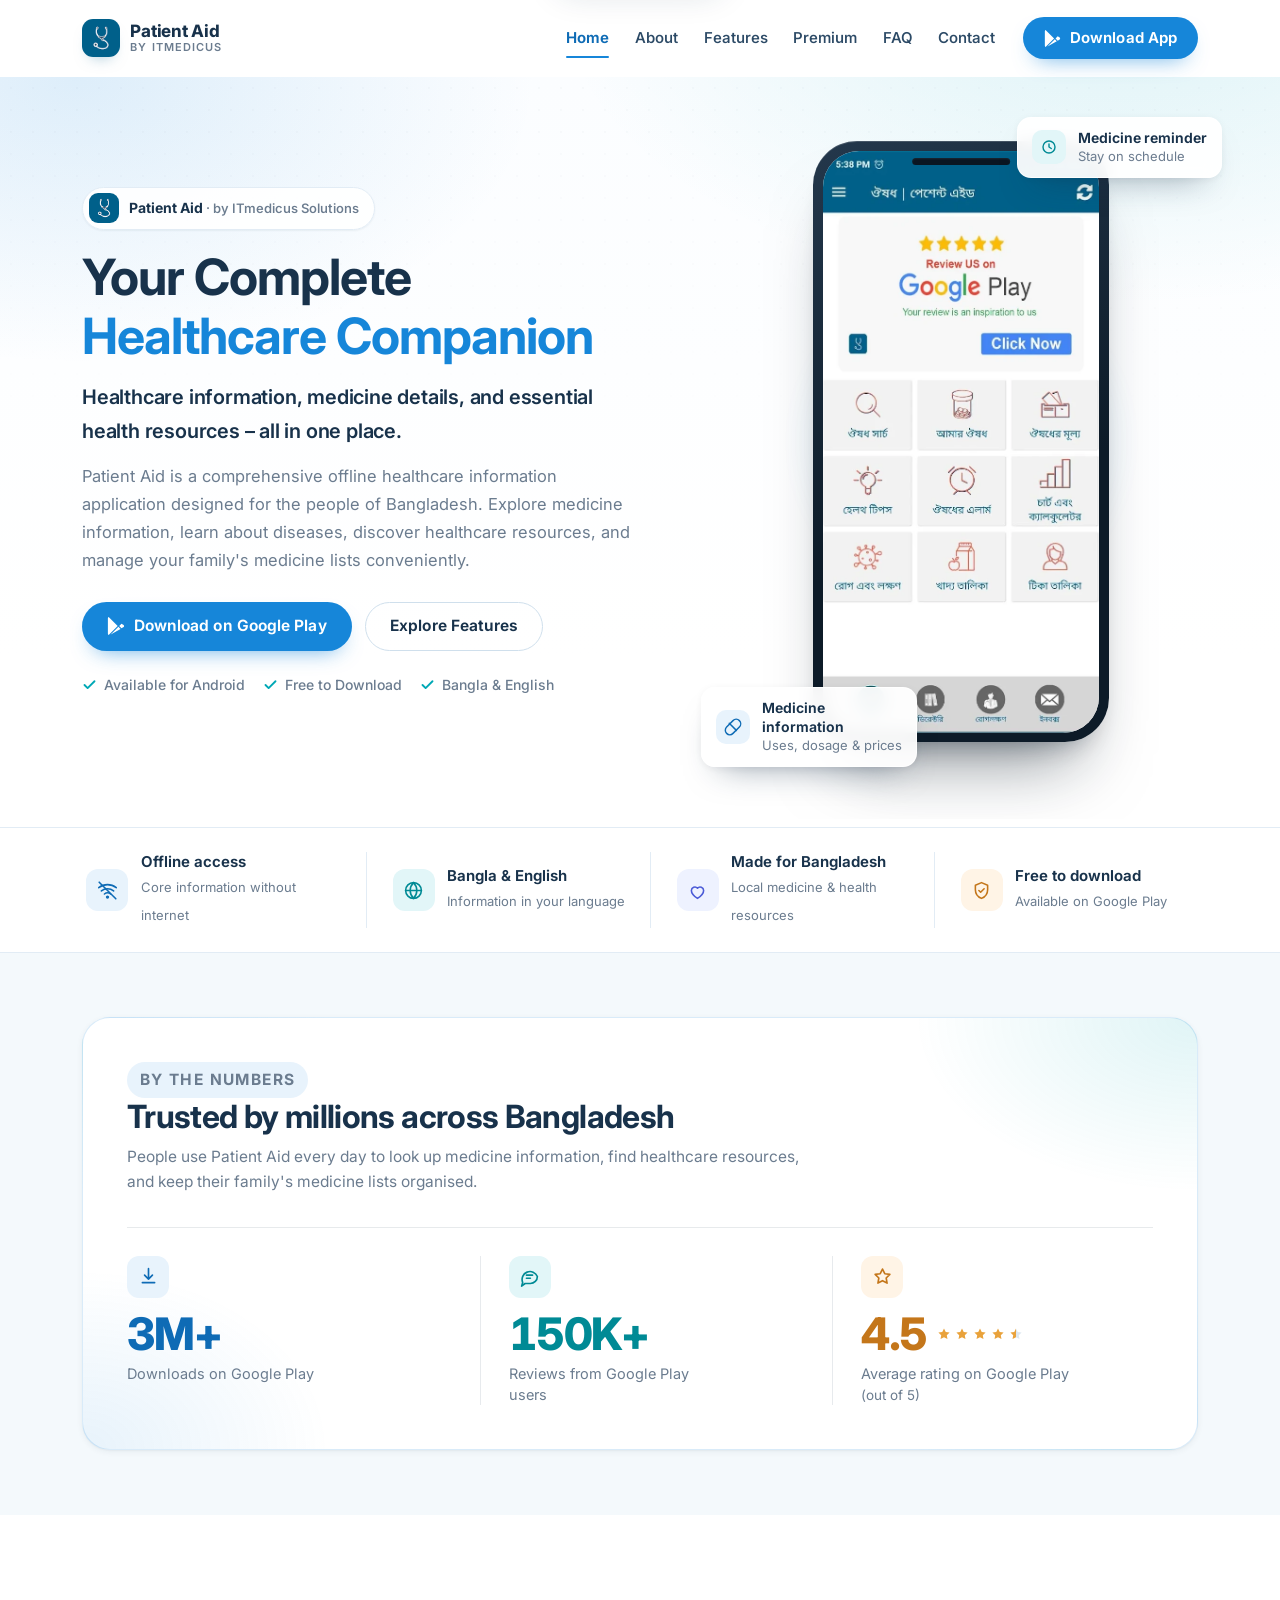
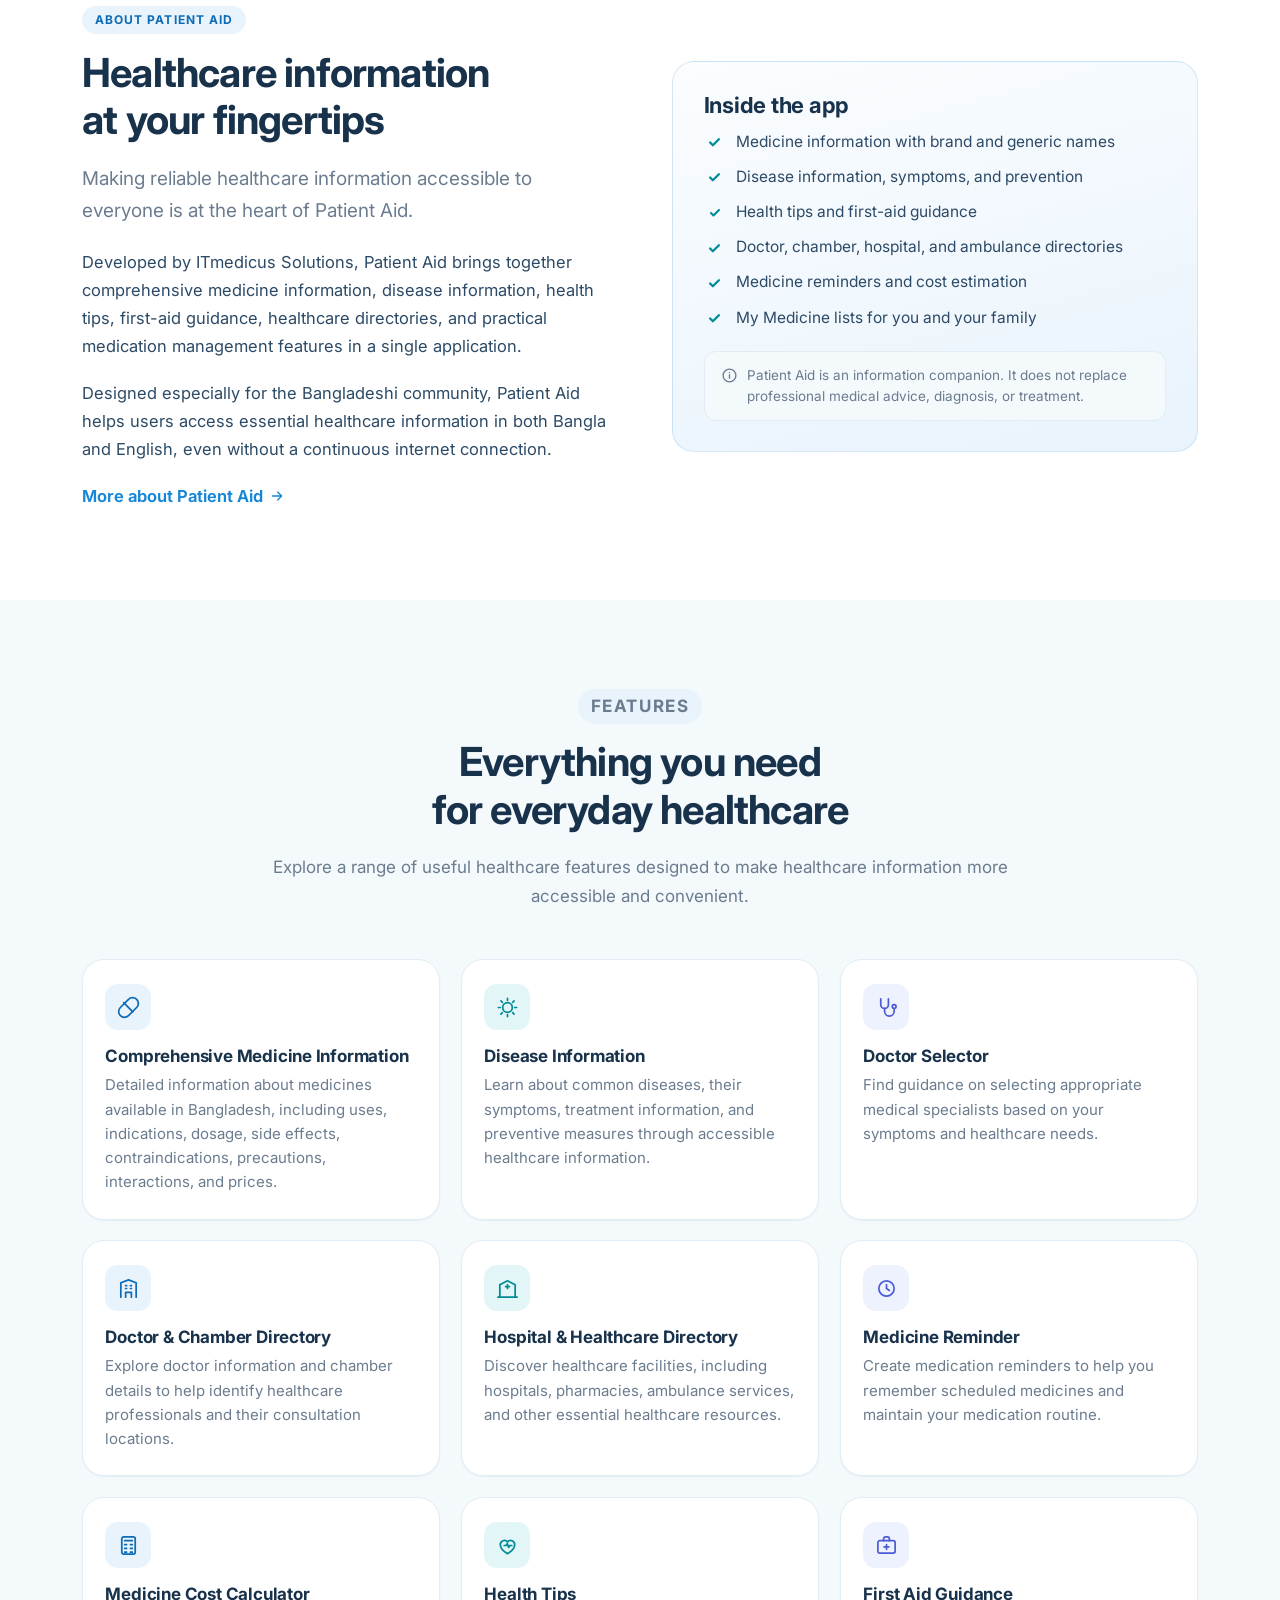
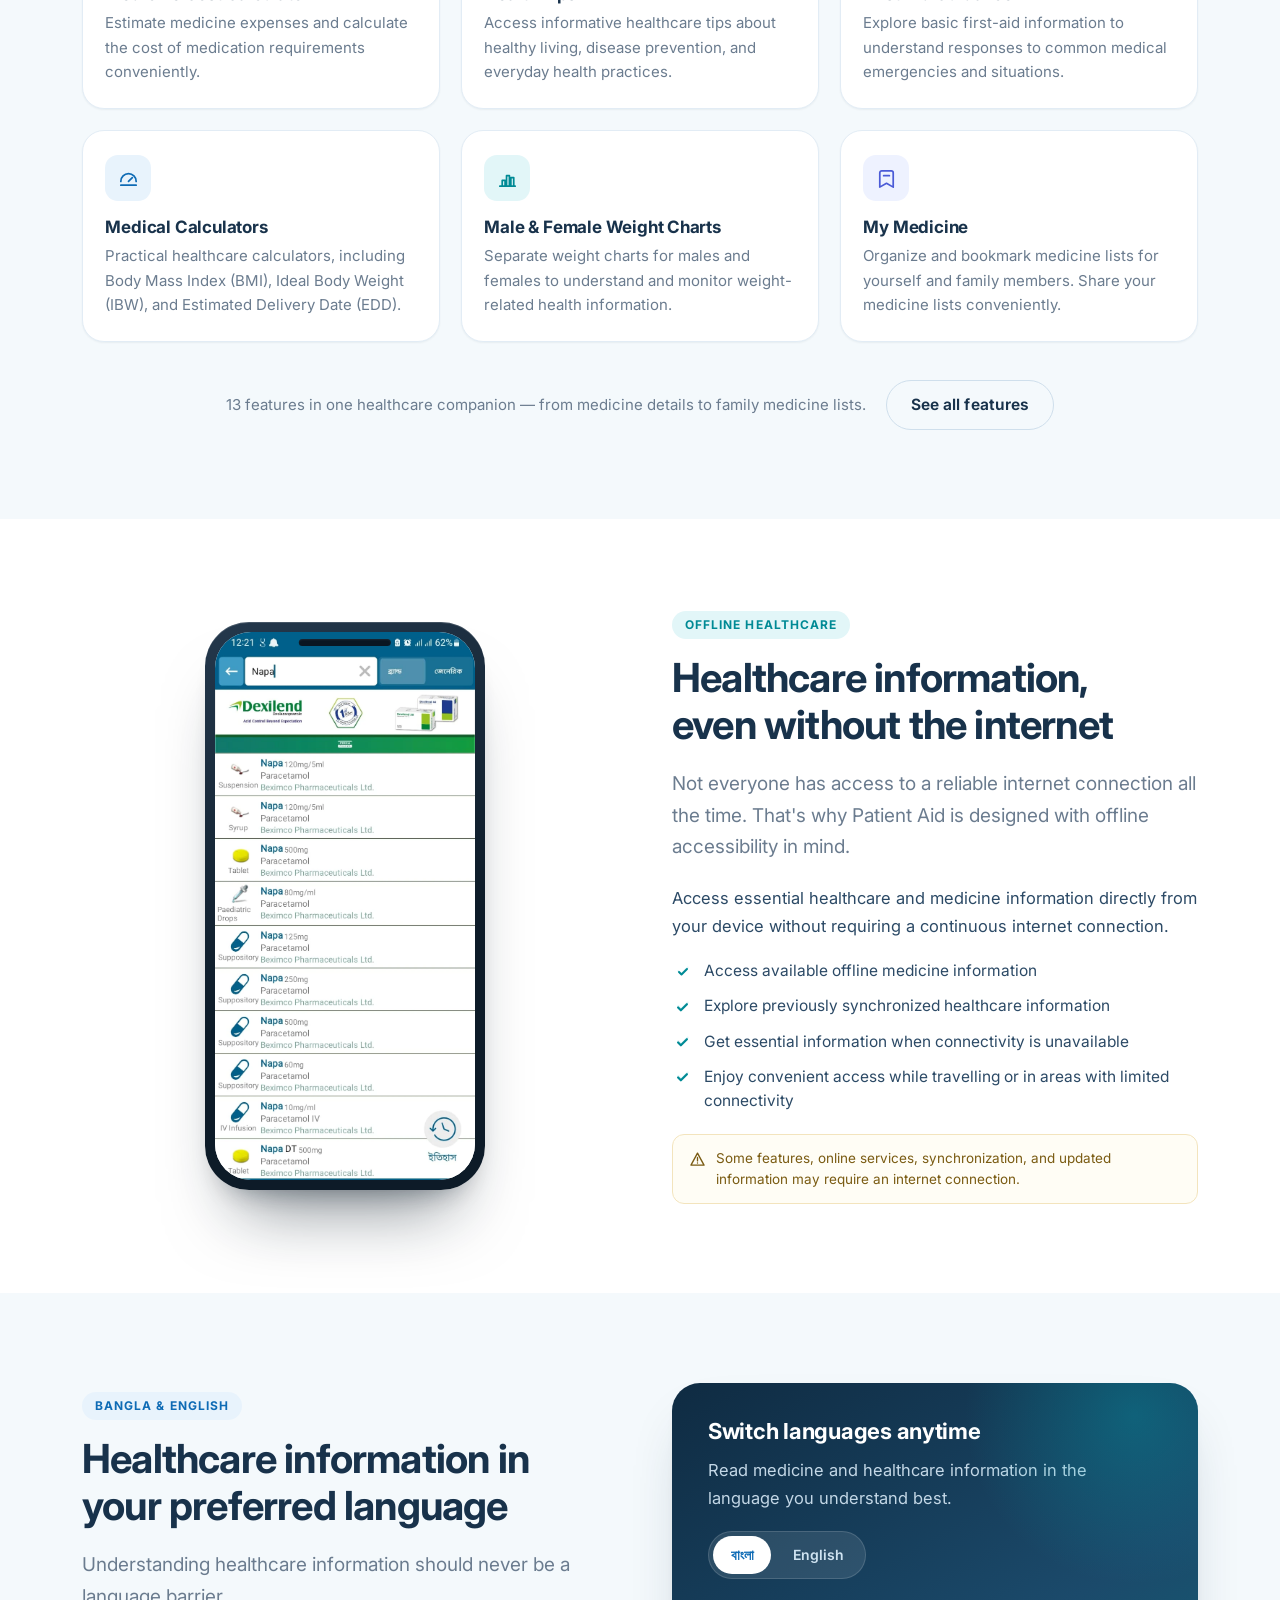
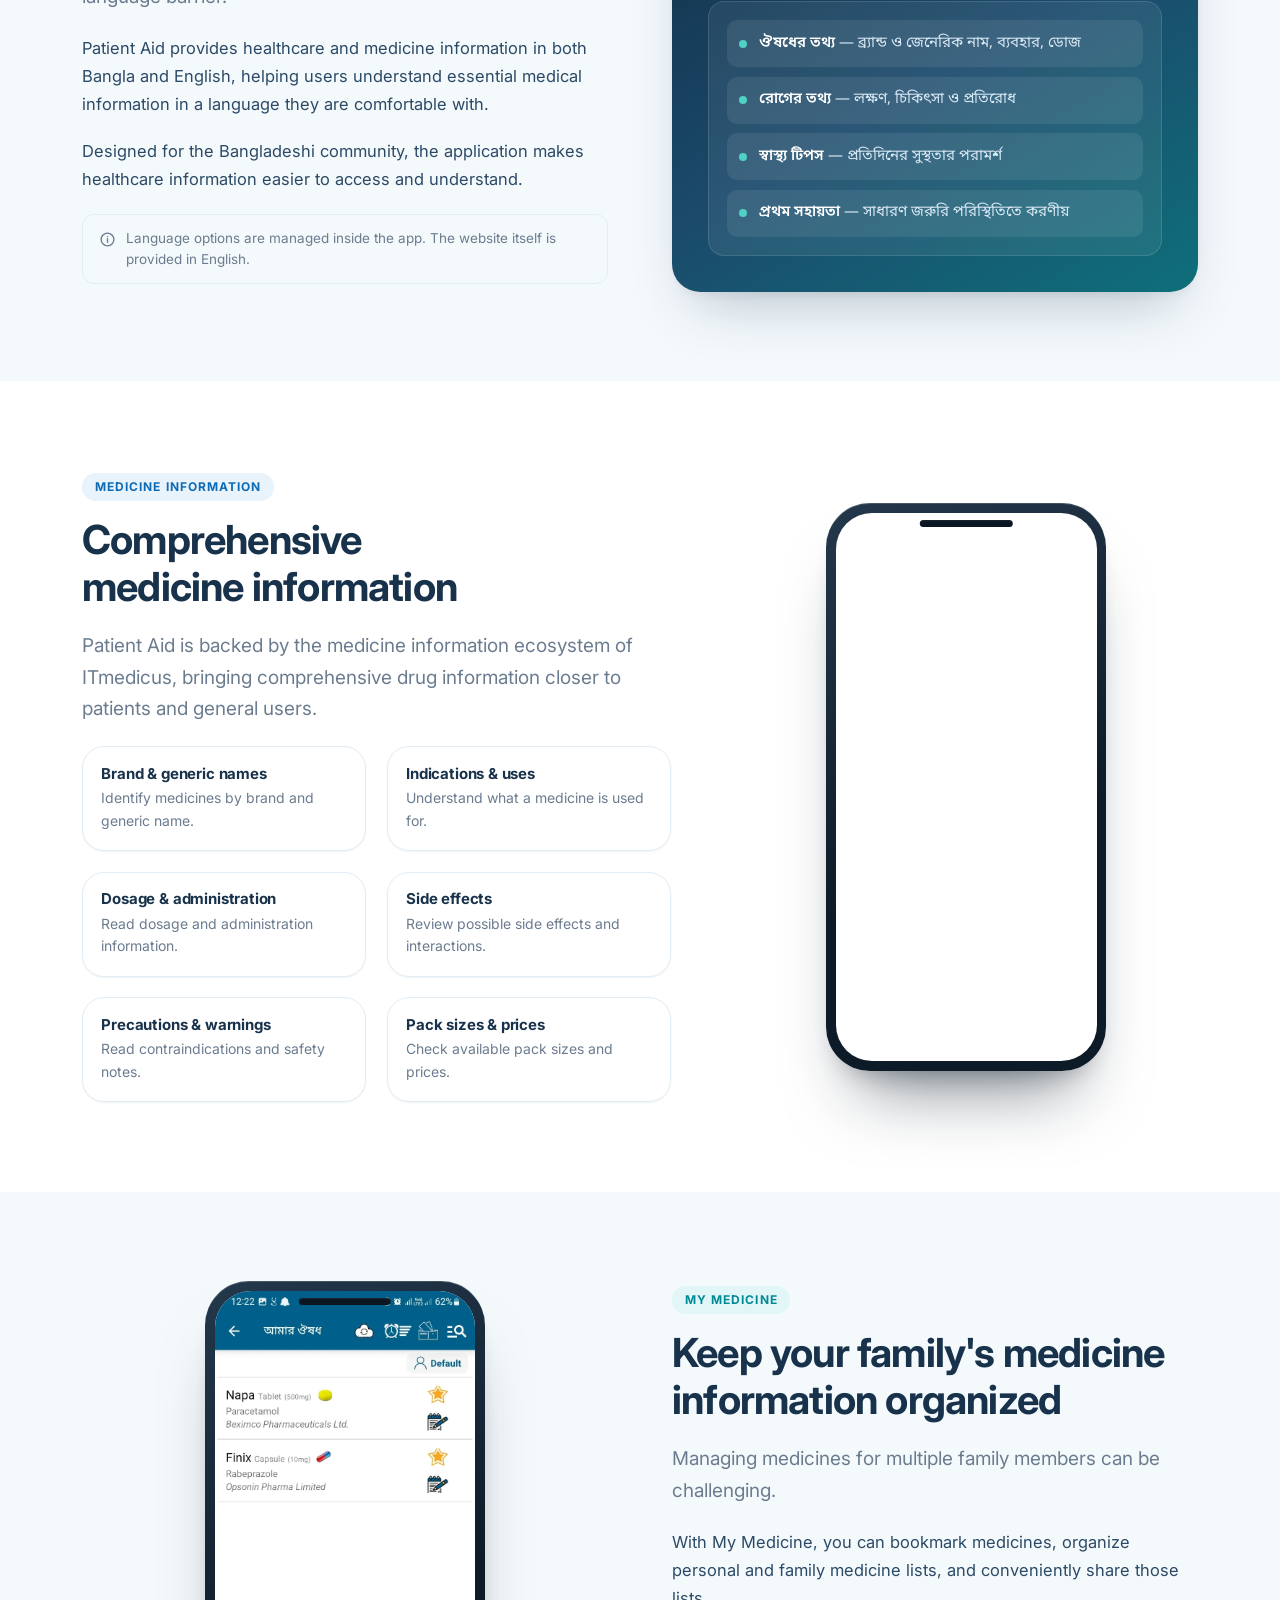
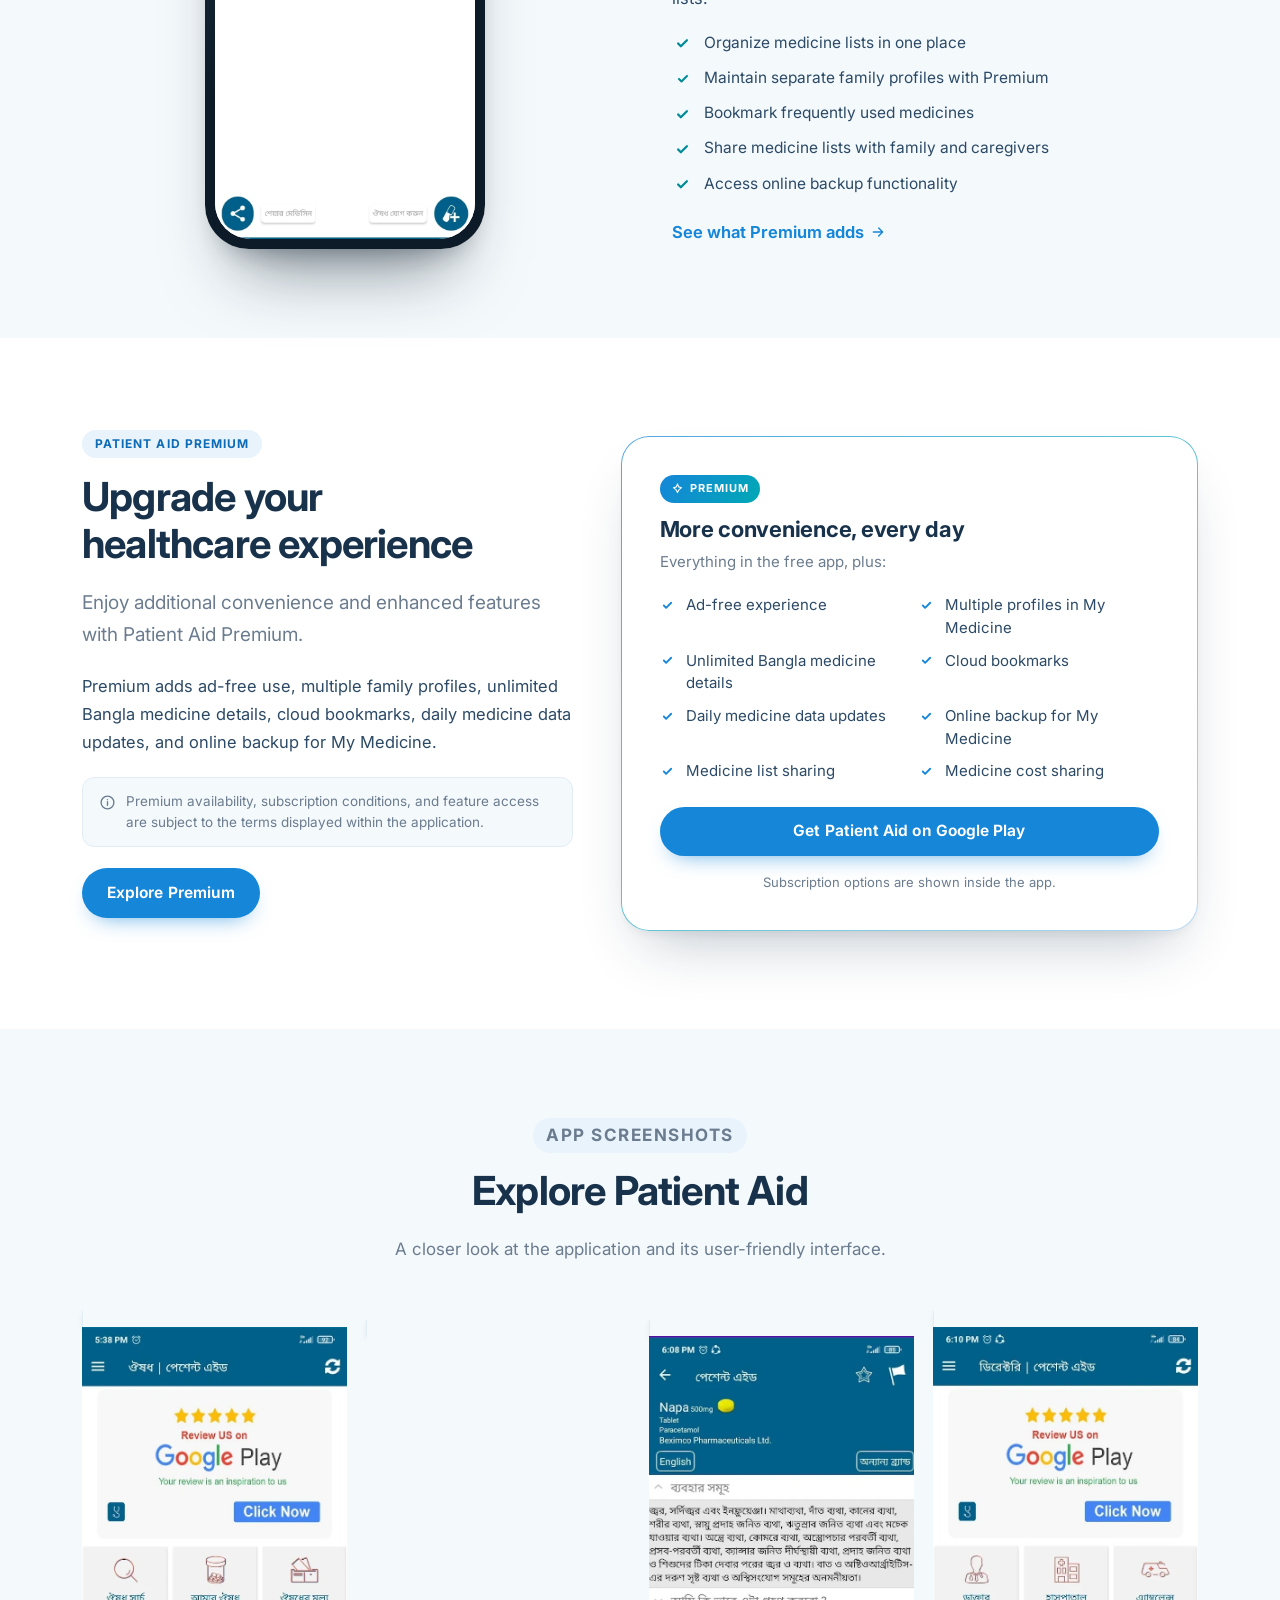
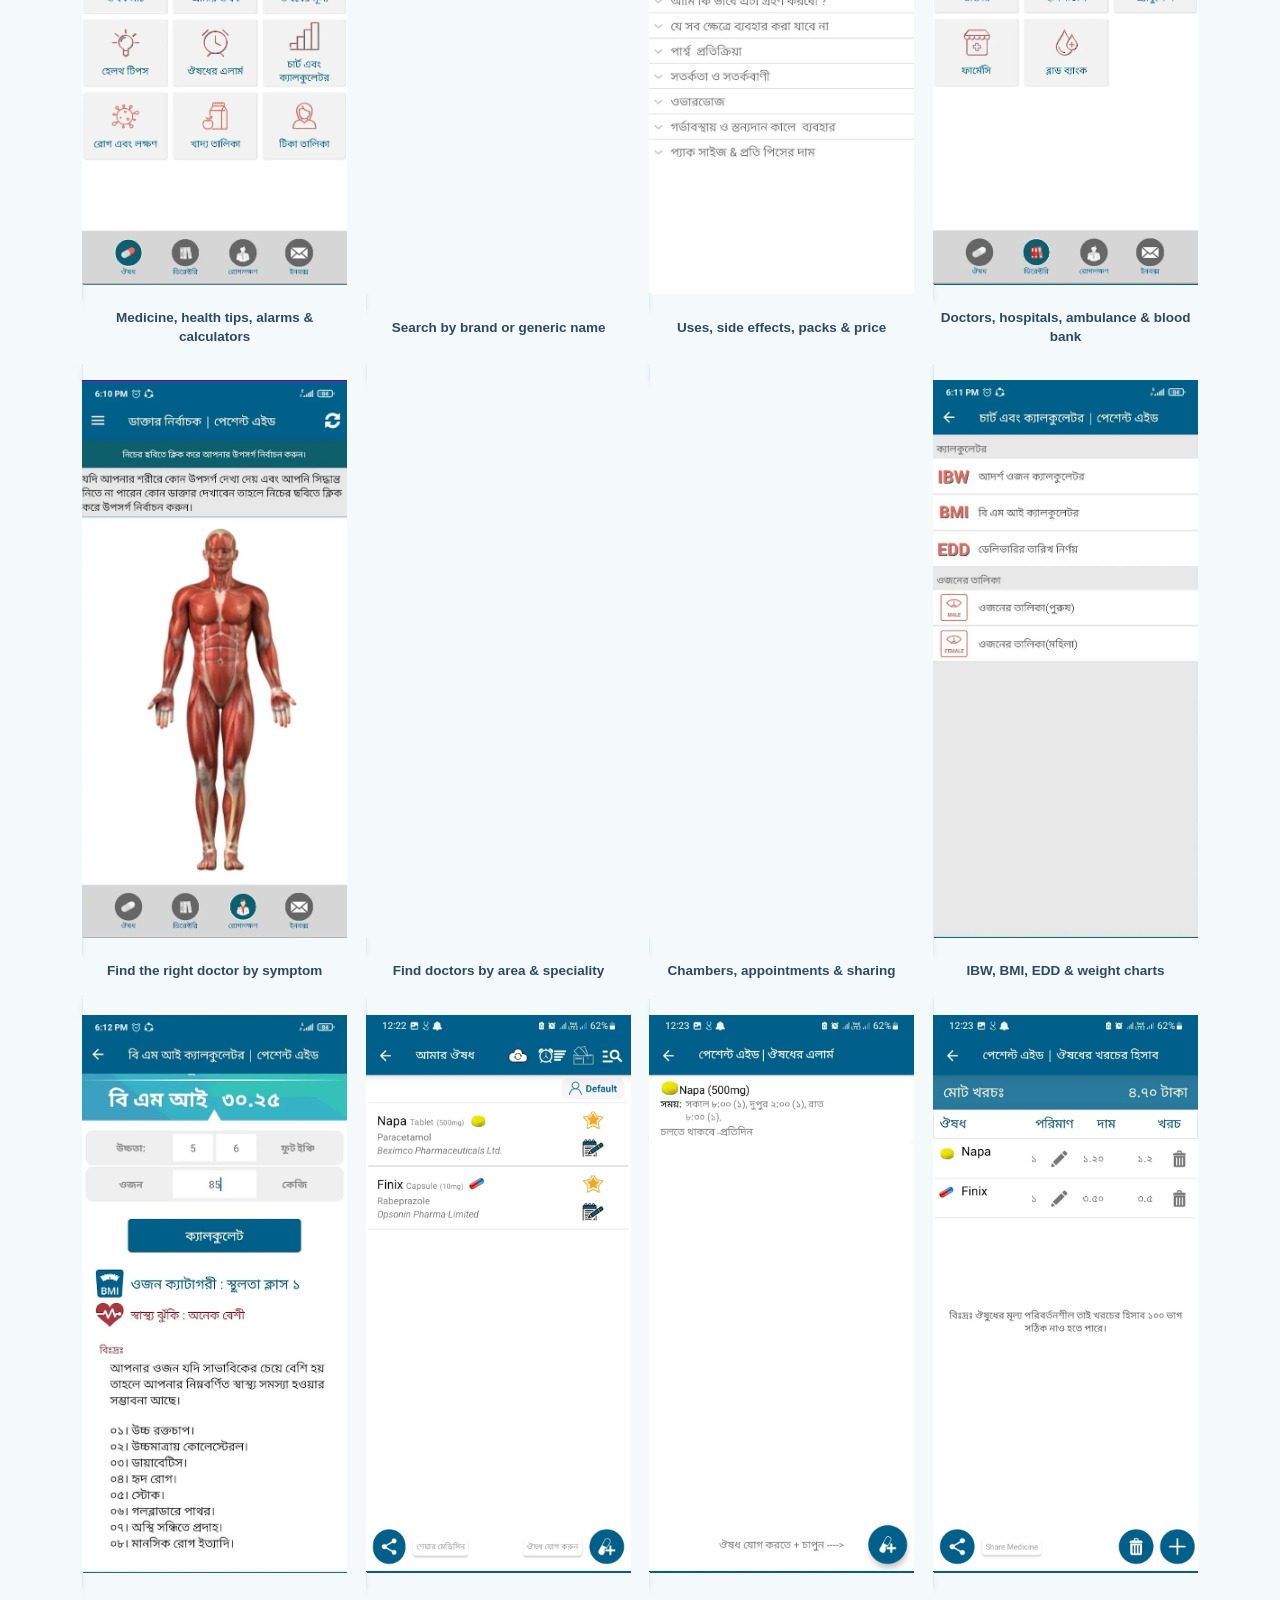
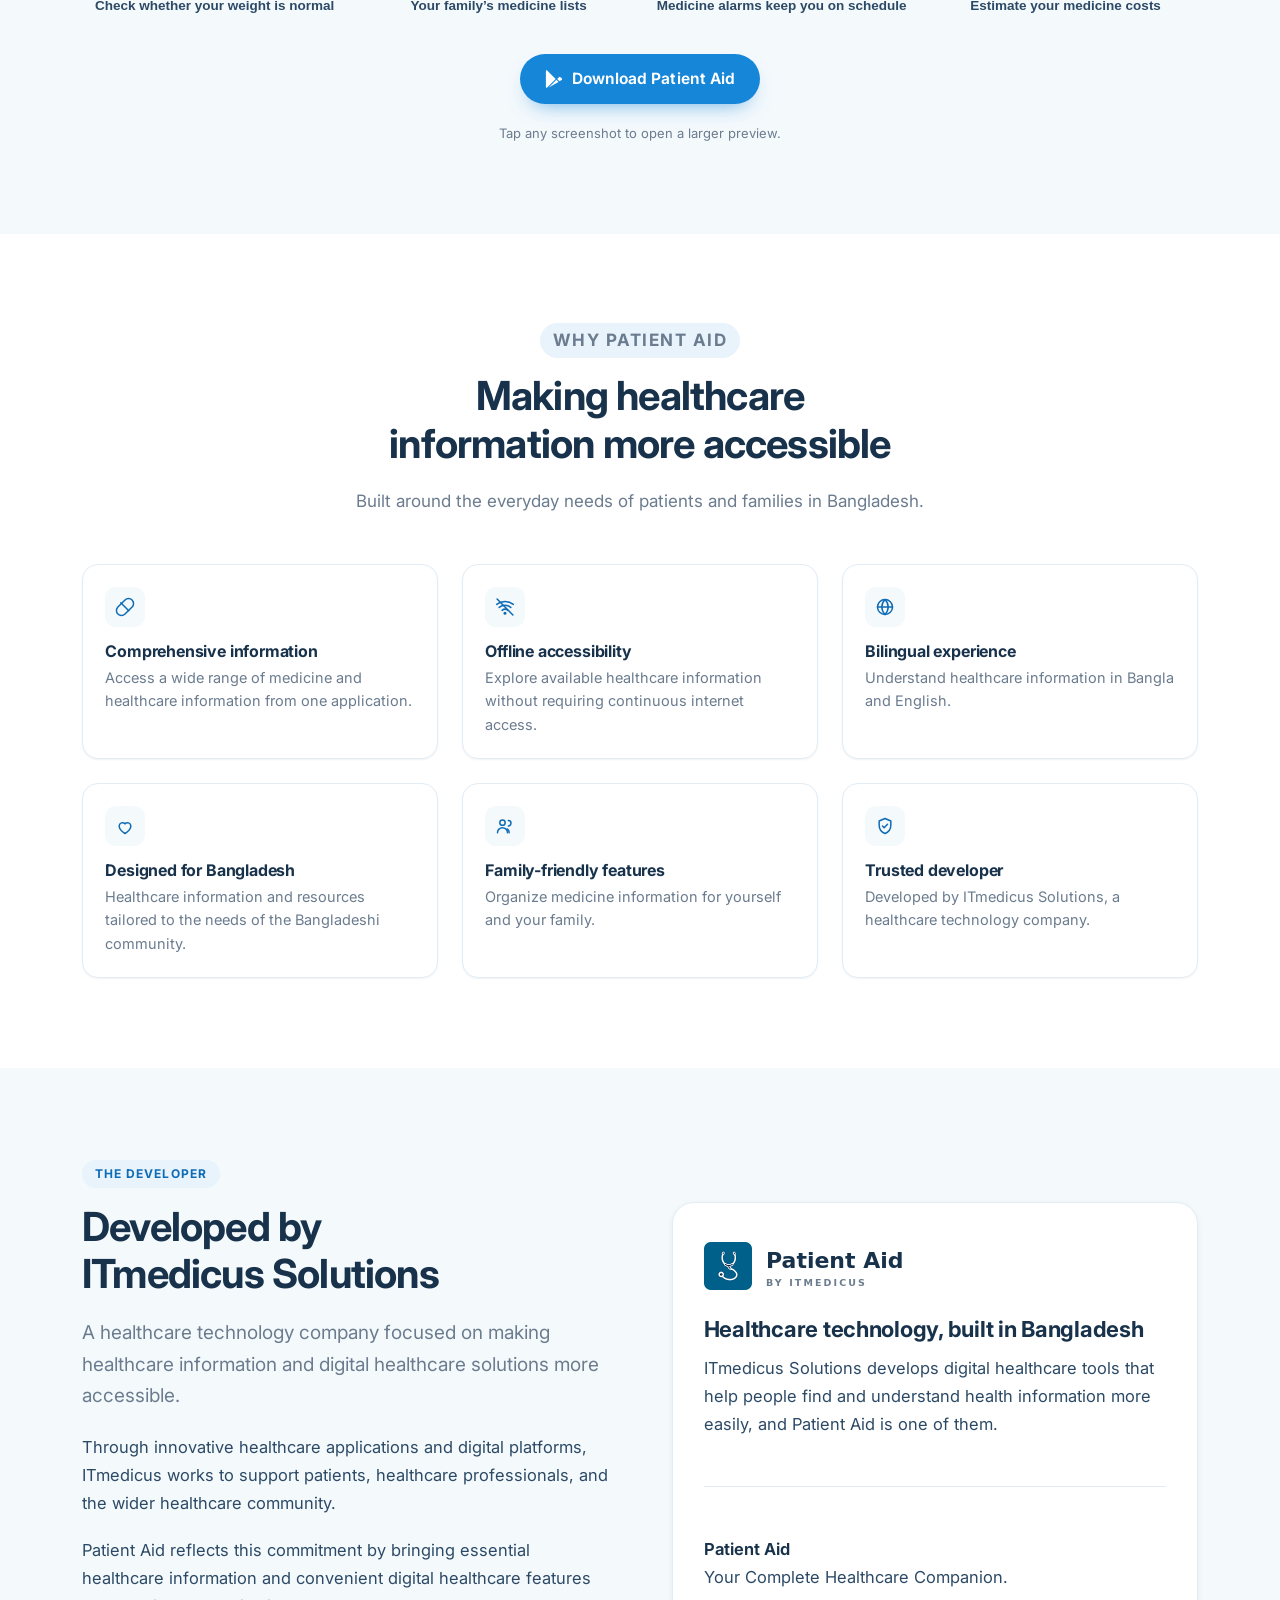
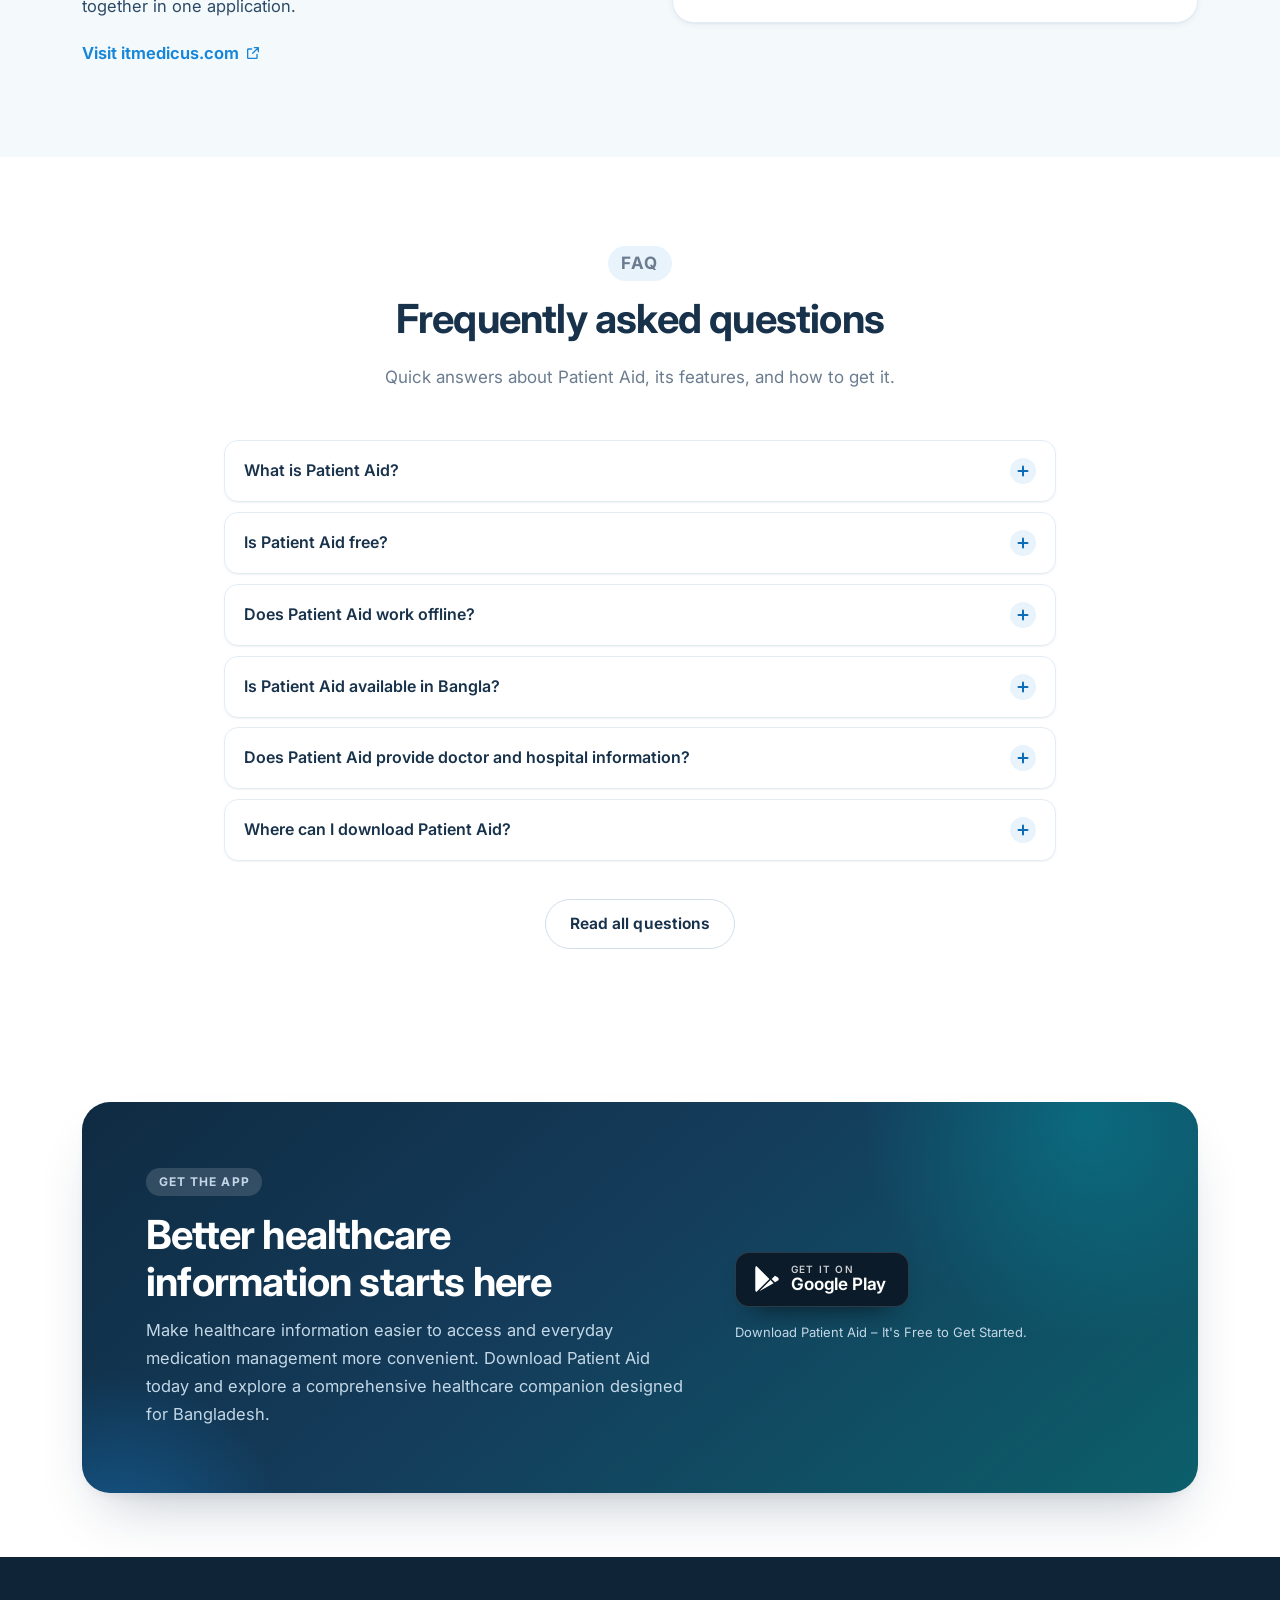
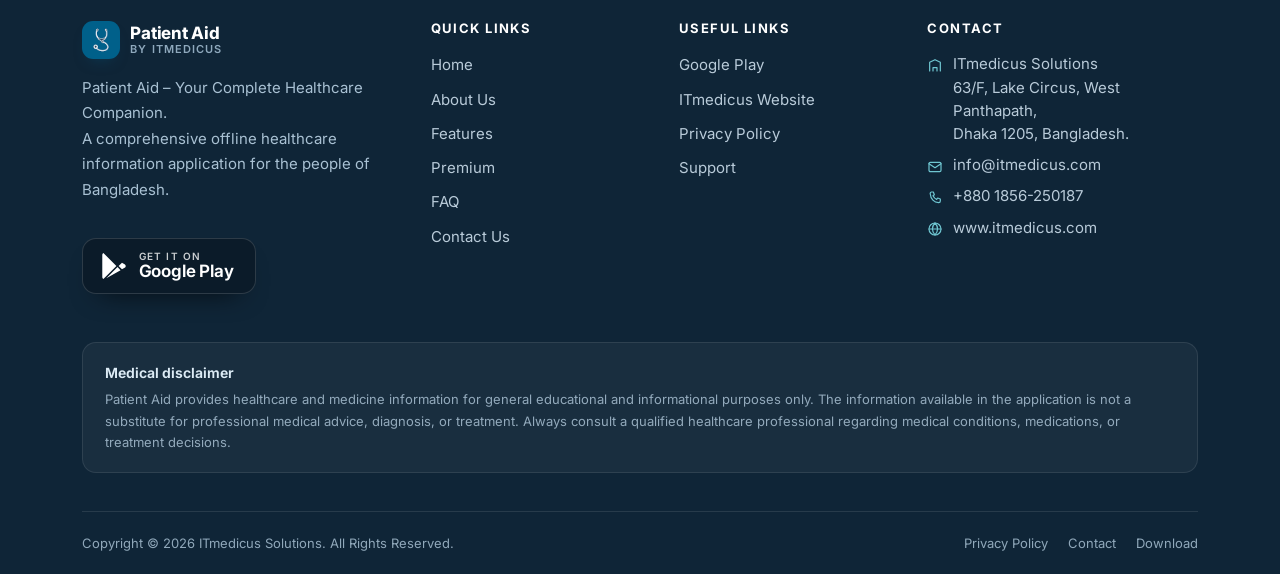
==== commit 5707ea23: "logo updated" ====
--- a/index.html
+++ b/index.html
@@ -68,7 +68,7 @@
     <div class="container header-inner">
       <a class="brand" href="index.html" aria-label="Patient Aid home">
         <span class="brand-mark" aria-hidden="true">
-          <svg viewBox="0 0 24 24" fill="none" stroke="#fff" stroke-width="2.6" stroke-linecap="round"><path d="M12 5v14M5 12h14"/></svg>
+          <img src="assets/img/patient-aid-icon.png" width="96" height="96" alt="">
         </span>
         <span class="brand-text"><strong>Patient Aid</strong><span>By ITmedicus</span></span>
       </a>
@@ -102,7 +102,7 @@
         <div class="hero-copy">
           <div class="hero-logo">
             <span class="brand-mark" aria-hidden="true">
-              <svg viewBox="0 0 24 24" fill="none" stroke="#fff" stroke-width="2.6" stroke-linecap="round"><path d="M12 5v14M5 12h14"/></svg>
+              <img src="assets/img/patient-aid-icon.png" width="96" height="96" alt="">
             </span>
             <span><strong>Patient Aid</strong> · by ITmedicus Solutions</span>
           </div>
@@ -774,7 +774,7 @@
         <div class="footer-brand">
           <a class="brand" href="index.html" aria-label="Patient Aid home">
             <span class="brand-mark" aria-hidden="true">
-              <svg viewBox="0 0 24 24" fill="none" stroke="#fff" stroke-width="2.6" stroke-linecap="round"><path d="M12 5v14M5 12h14"/></svg>
+              <img src="assets/img/patient-aid-icon.png" width="96" height="96" alt="">
             </span>
             <span class="brand-text"><strong>Patient Aid</strong><span>By ITmedicus</span></span>
           </a>
--- a/assets/css/style.css
+++ b/assets/css/style.css
@@ -438,15 +438,23 @@
   height: 38px;
   flex: none;
   border-radius: 11px;
-  background: linear-gradient(150deg, var(--primary) 10%, var(--secondary) 100%);
+  background: transparent;
   display: grid;
   place-items: center;
-  box-shadow: 0 8px 16px -10px rgba(22, 134, 217, 0.9);
+  overflow: hidden;
+  box-shadow: 0 8px 16px -10px rgba(0, 96, 138, 0.55);
 }
 
 .brand-mark svg {
   width: 22px;
   height: 22px;
+}
+
+.brand-mark img {
+  width: 100%;
+  height: 100%;
+  object-fit: contain;
+  display: block;
 }
 
 .brand-text {
@@ -2679,12 +2687,6 @@
   }
 }
 
-@keyframes drawStroke {
-  to {
-    stroke-dashoffset: 0;
-  }
-}
-
 @keyframes glowDrift {
   0%,
   100% {
@@ -2745,12 +2747,10 @@
   animation-delay: 0.85s, -1.9s;
 }
 
-/* The plus sign in the brand mark draws itself on first paint. */
-.site-header .brand-mark svg path,
-.hero-logo .brand-mark svg path {
-  stroke-dasharray: 30;
-  stroke-dashoffset: 30;
-  animation: drawStroke 0.75s 0.25s var(--ease) forwards;
+/* The official logo settles in gently on first paint. */
+.site-header .brand-mark img,
+.hero-logo .brand-mark img {
+  animation: popIn 0.55s 0.1s var(--ease) both;
 }
 
 /* ------------------------------------------------------ Trust strip -- */
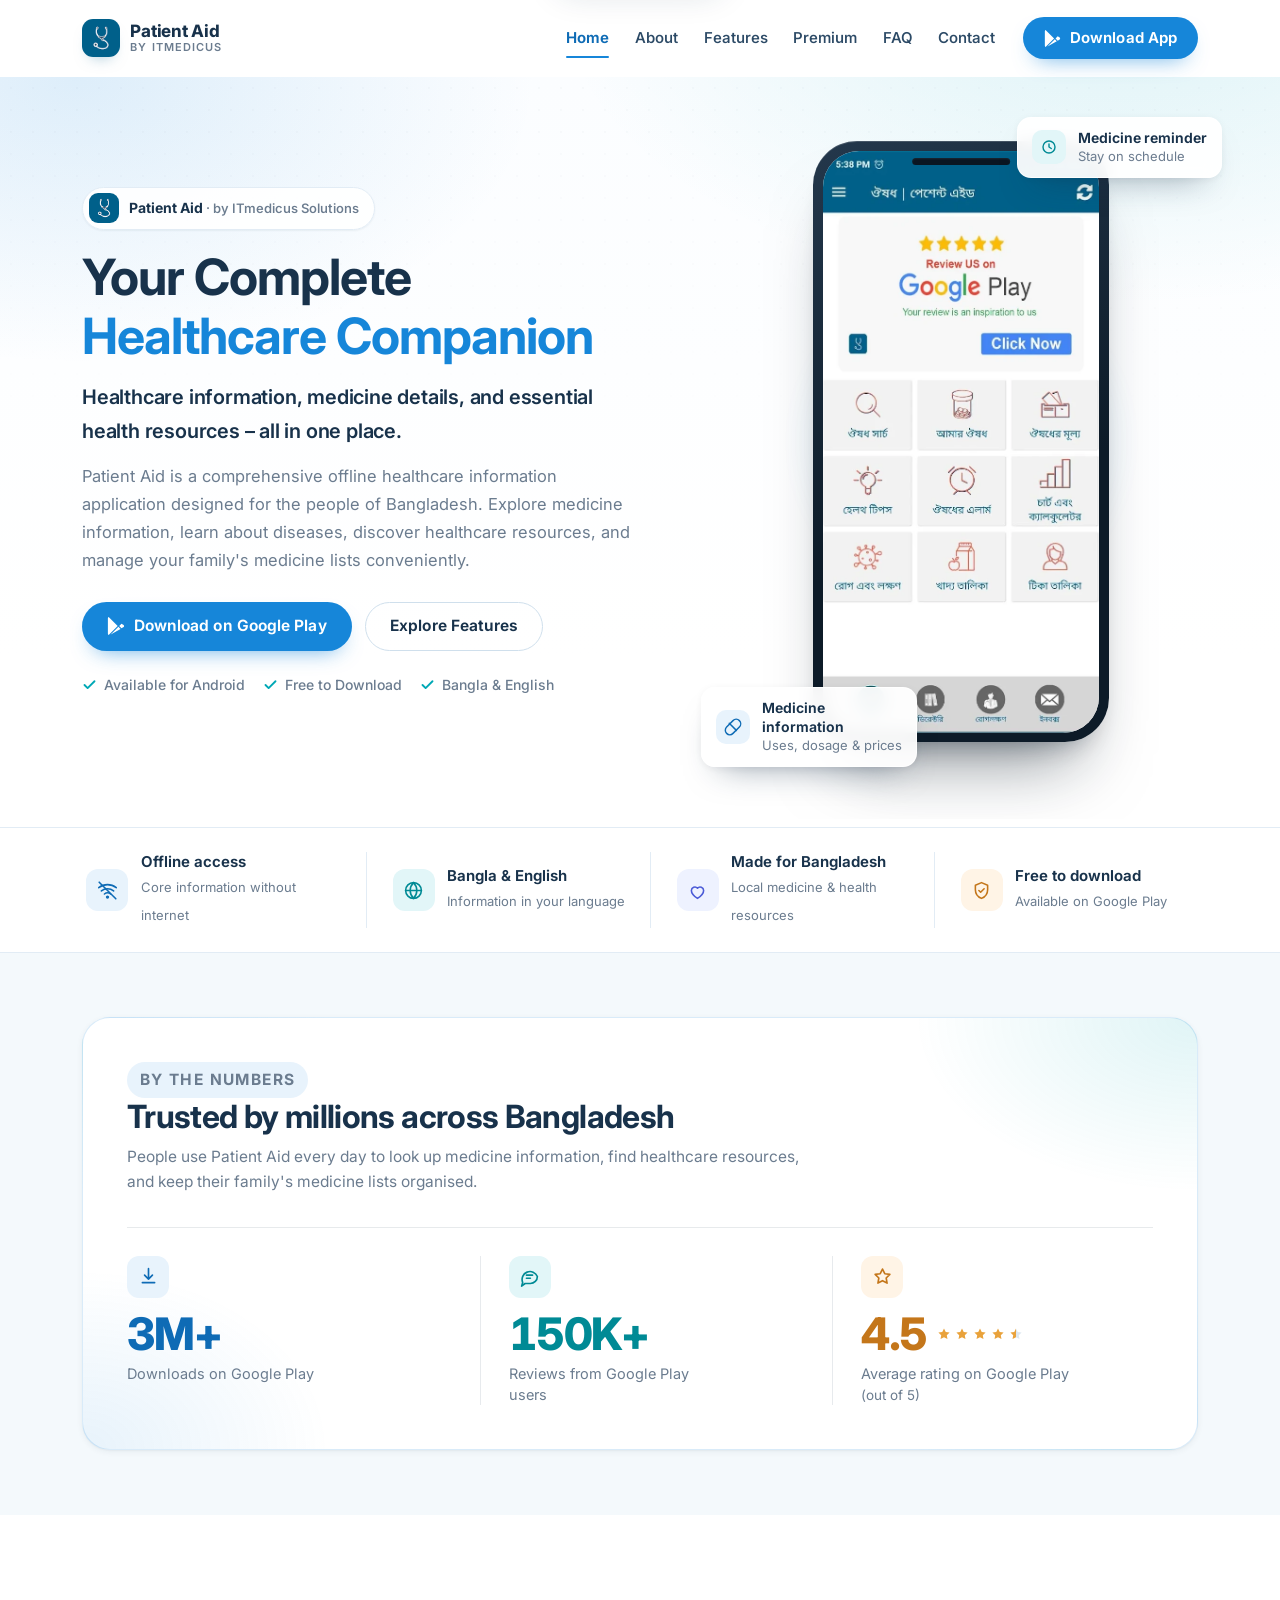
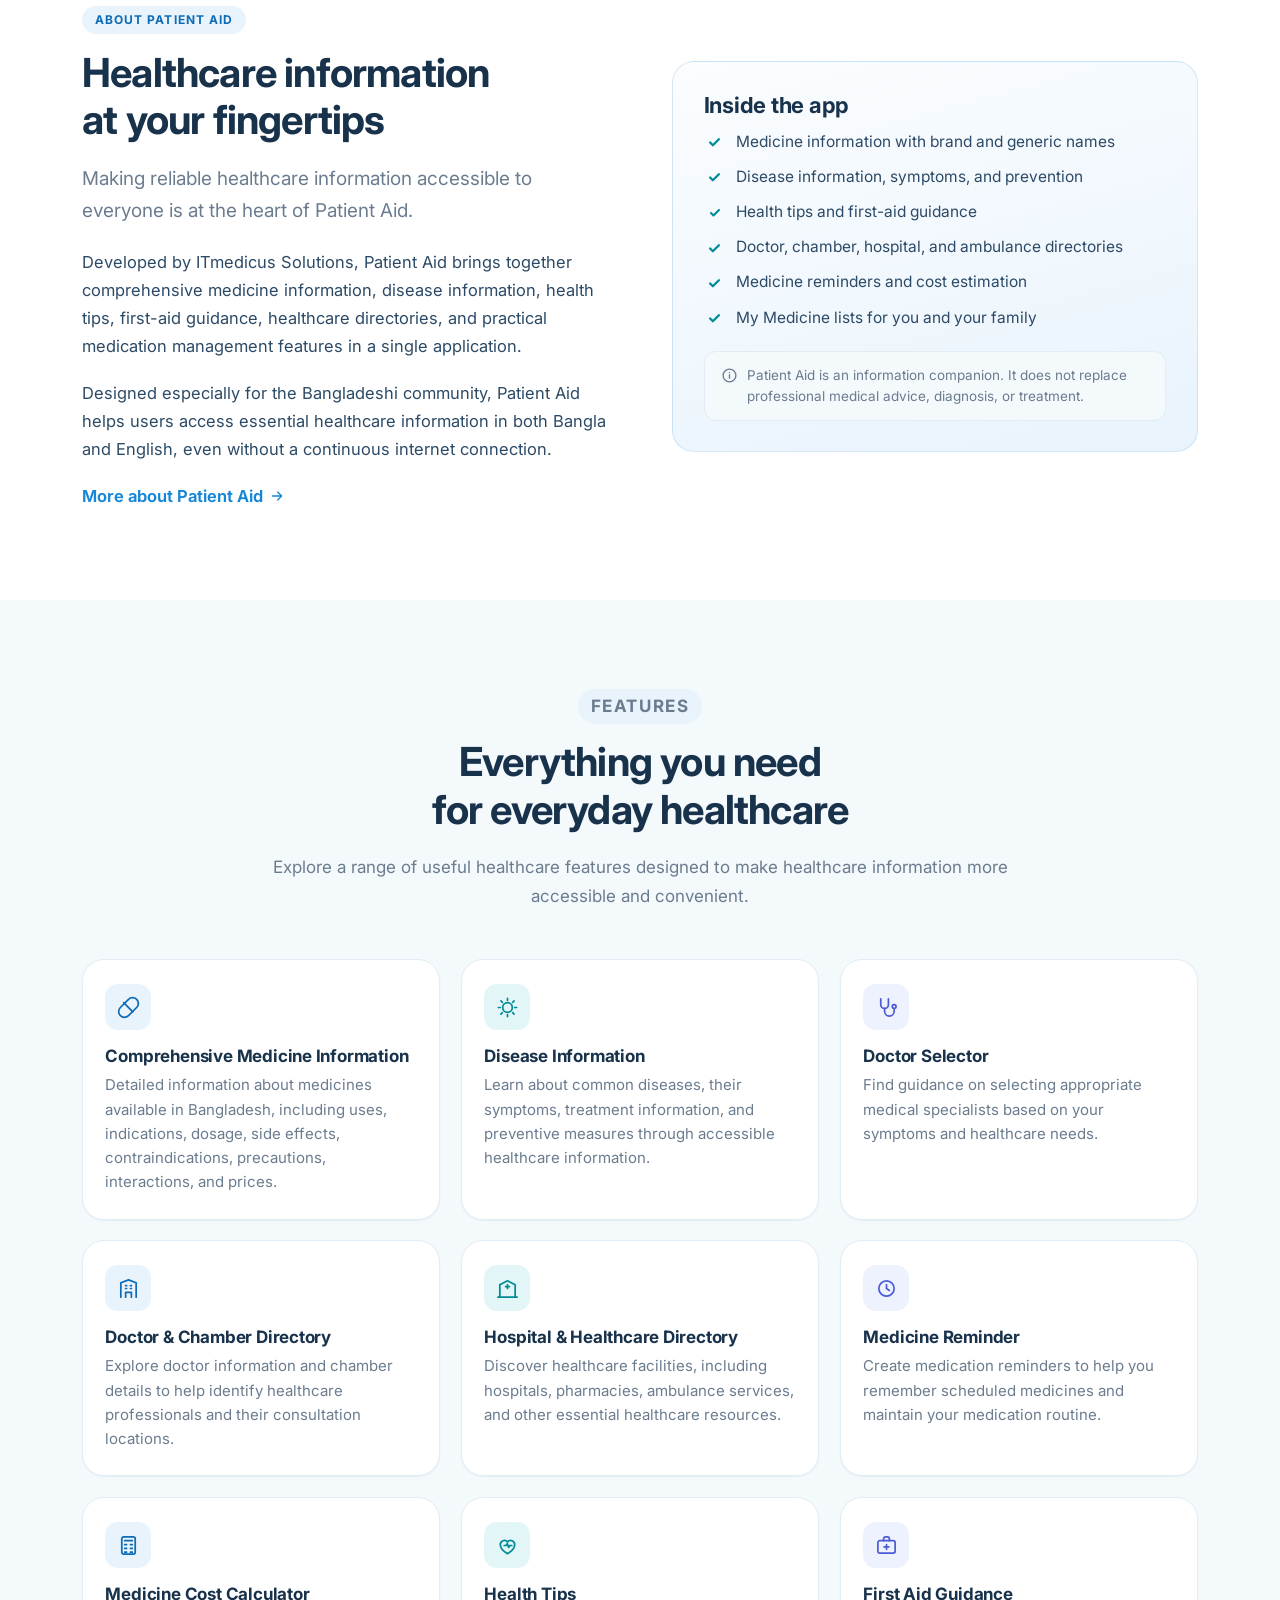
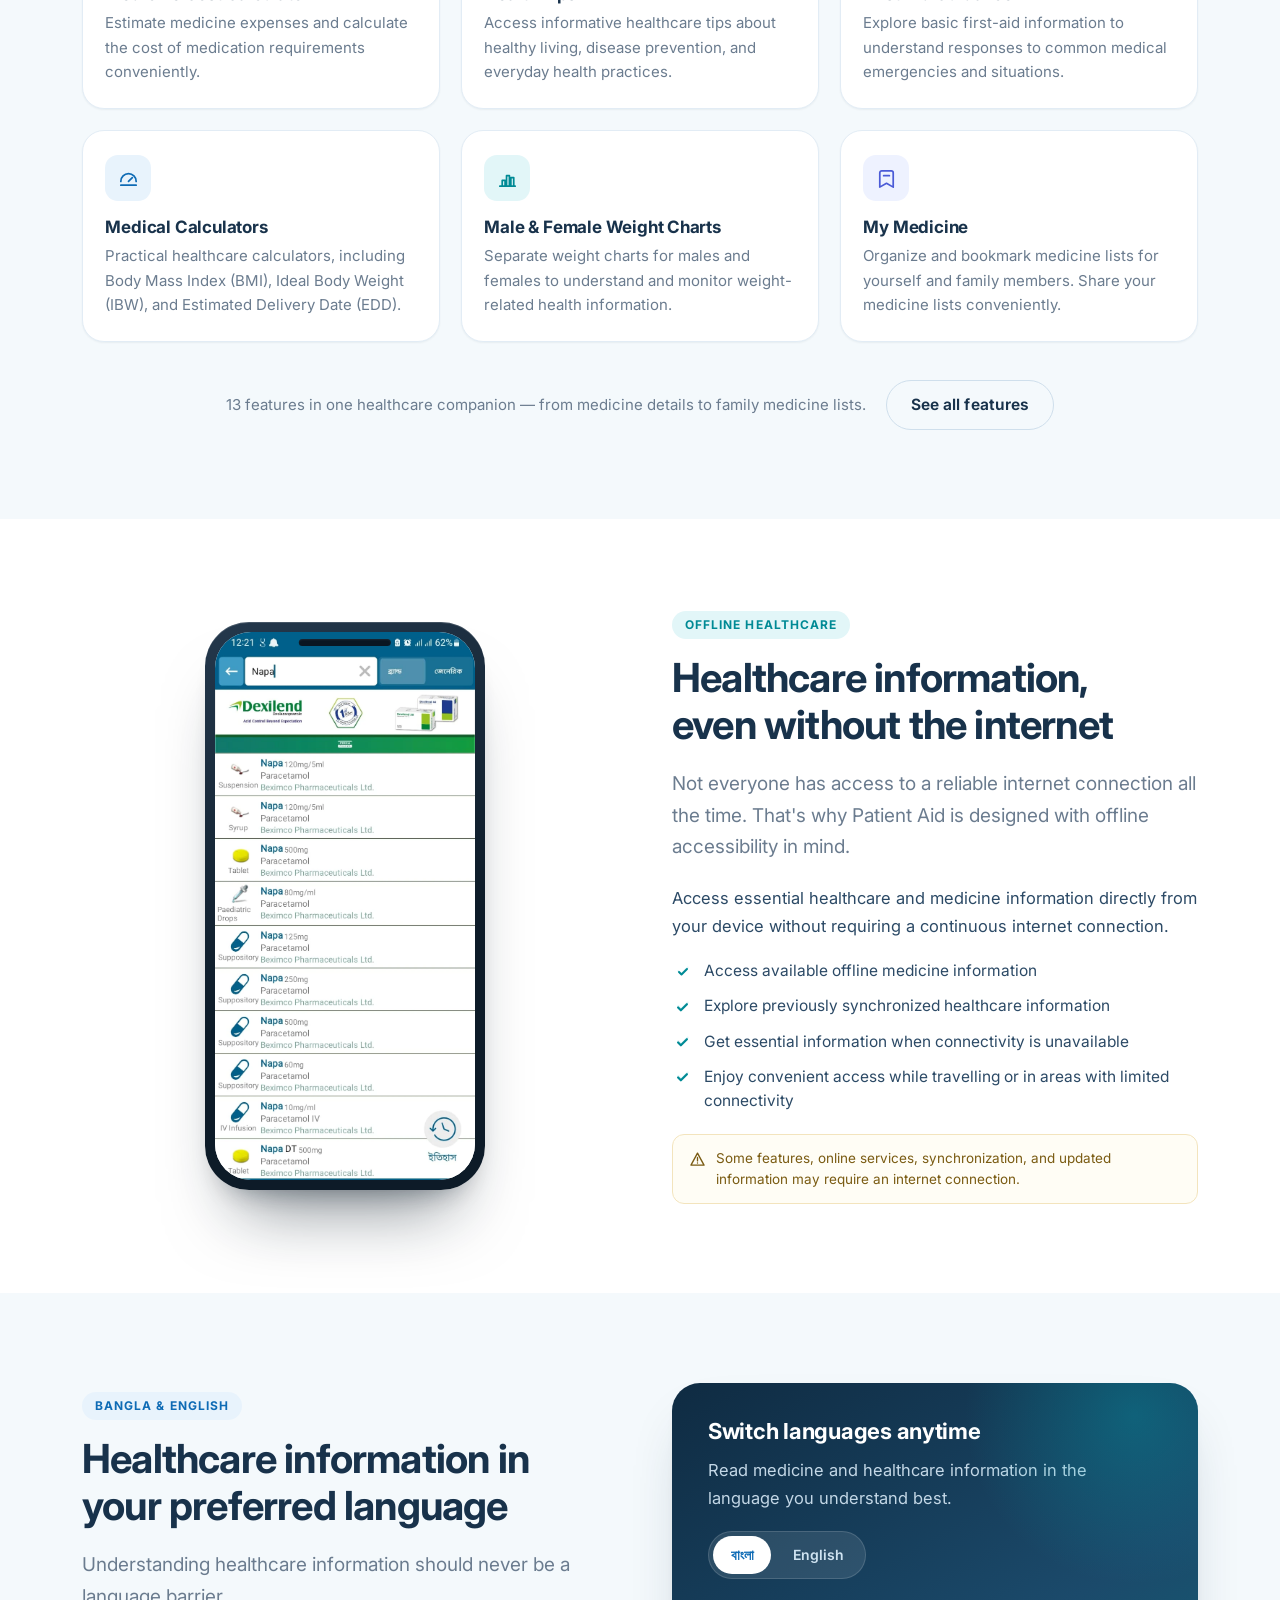
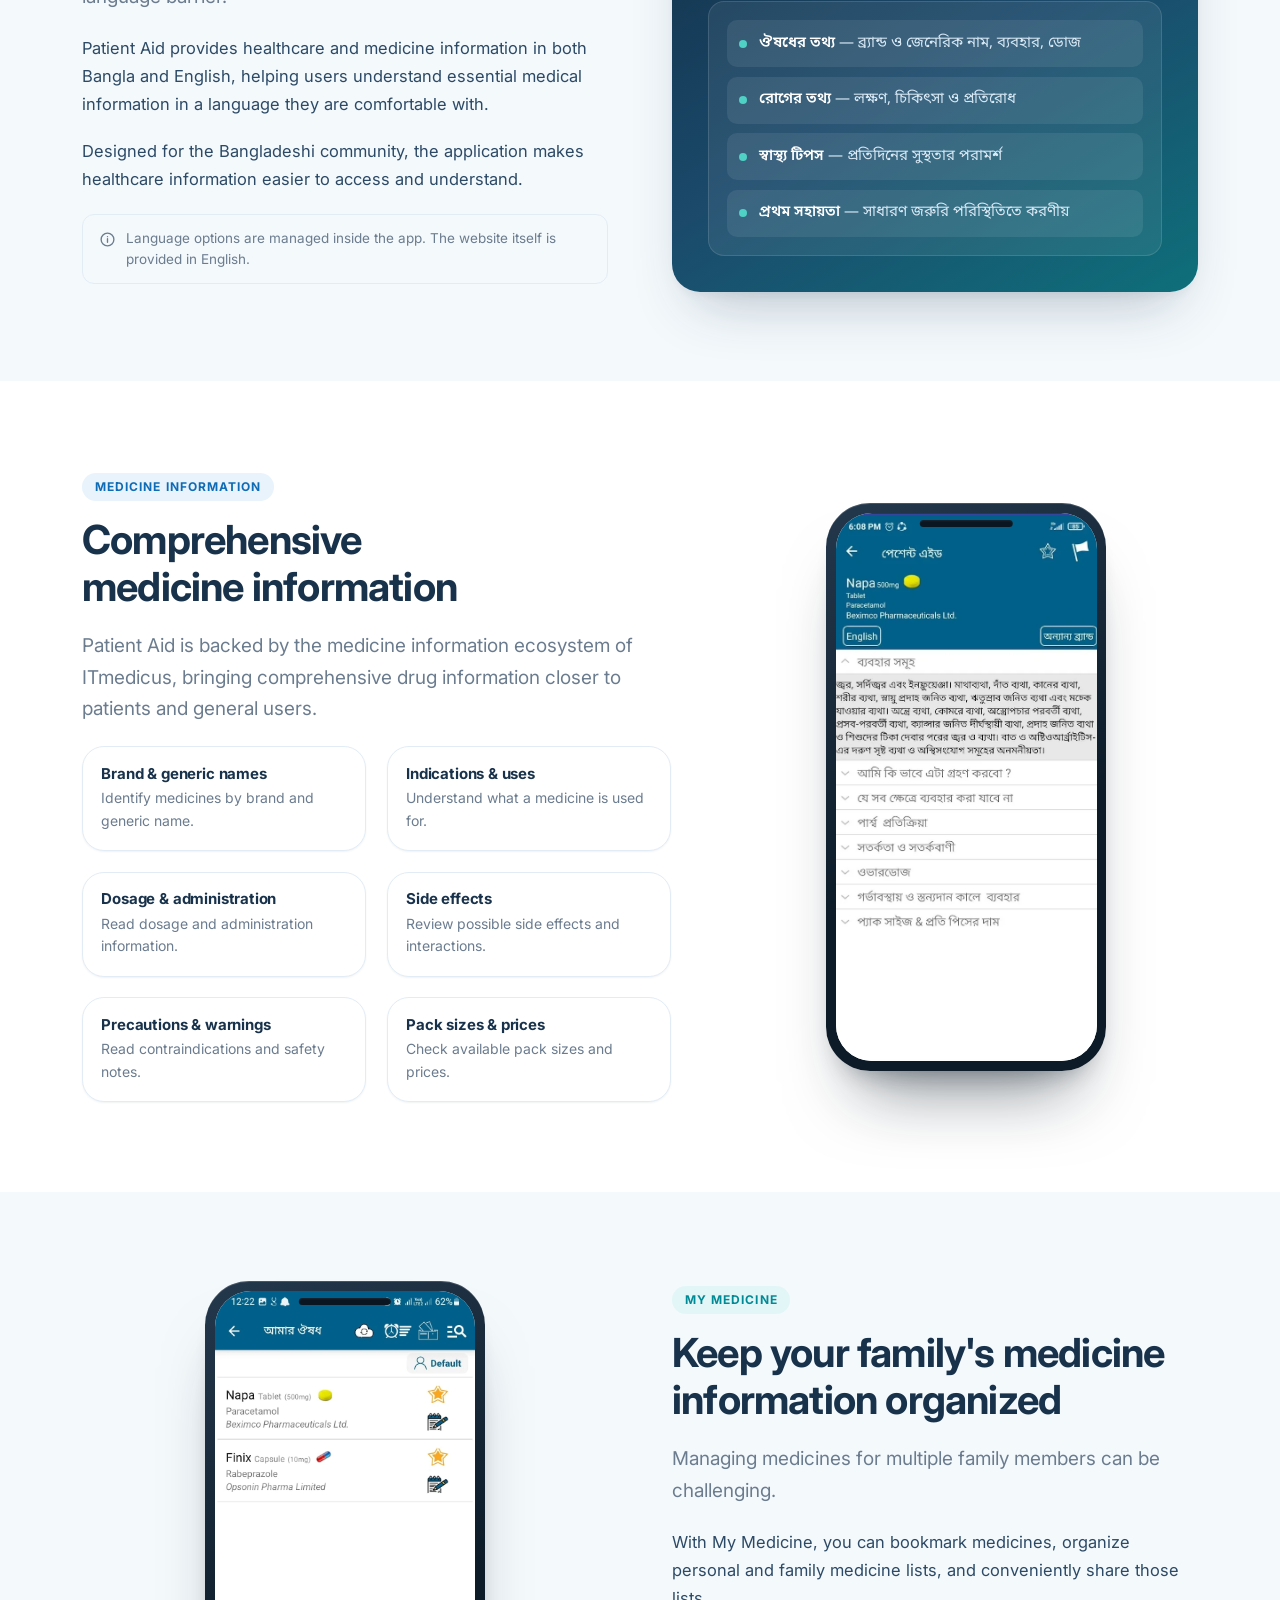
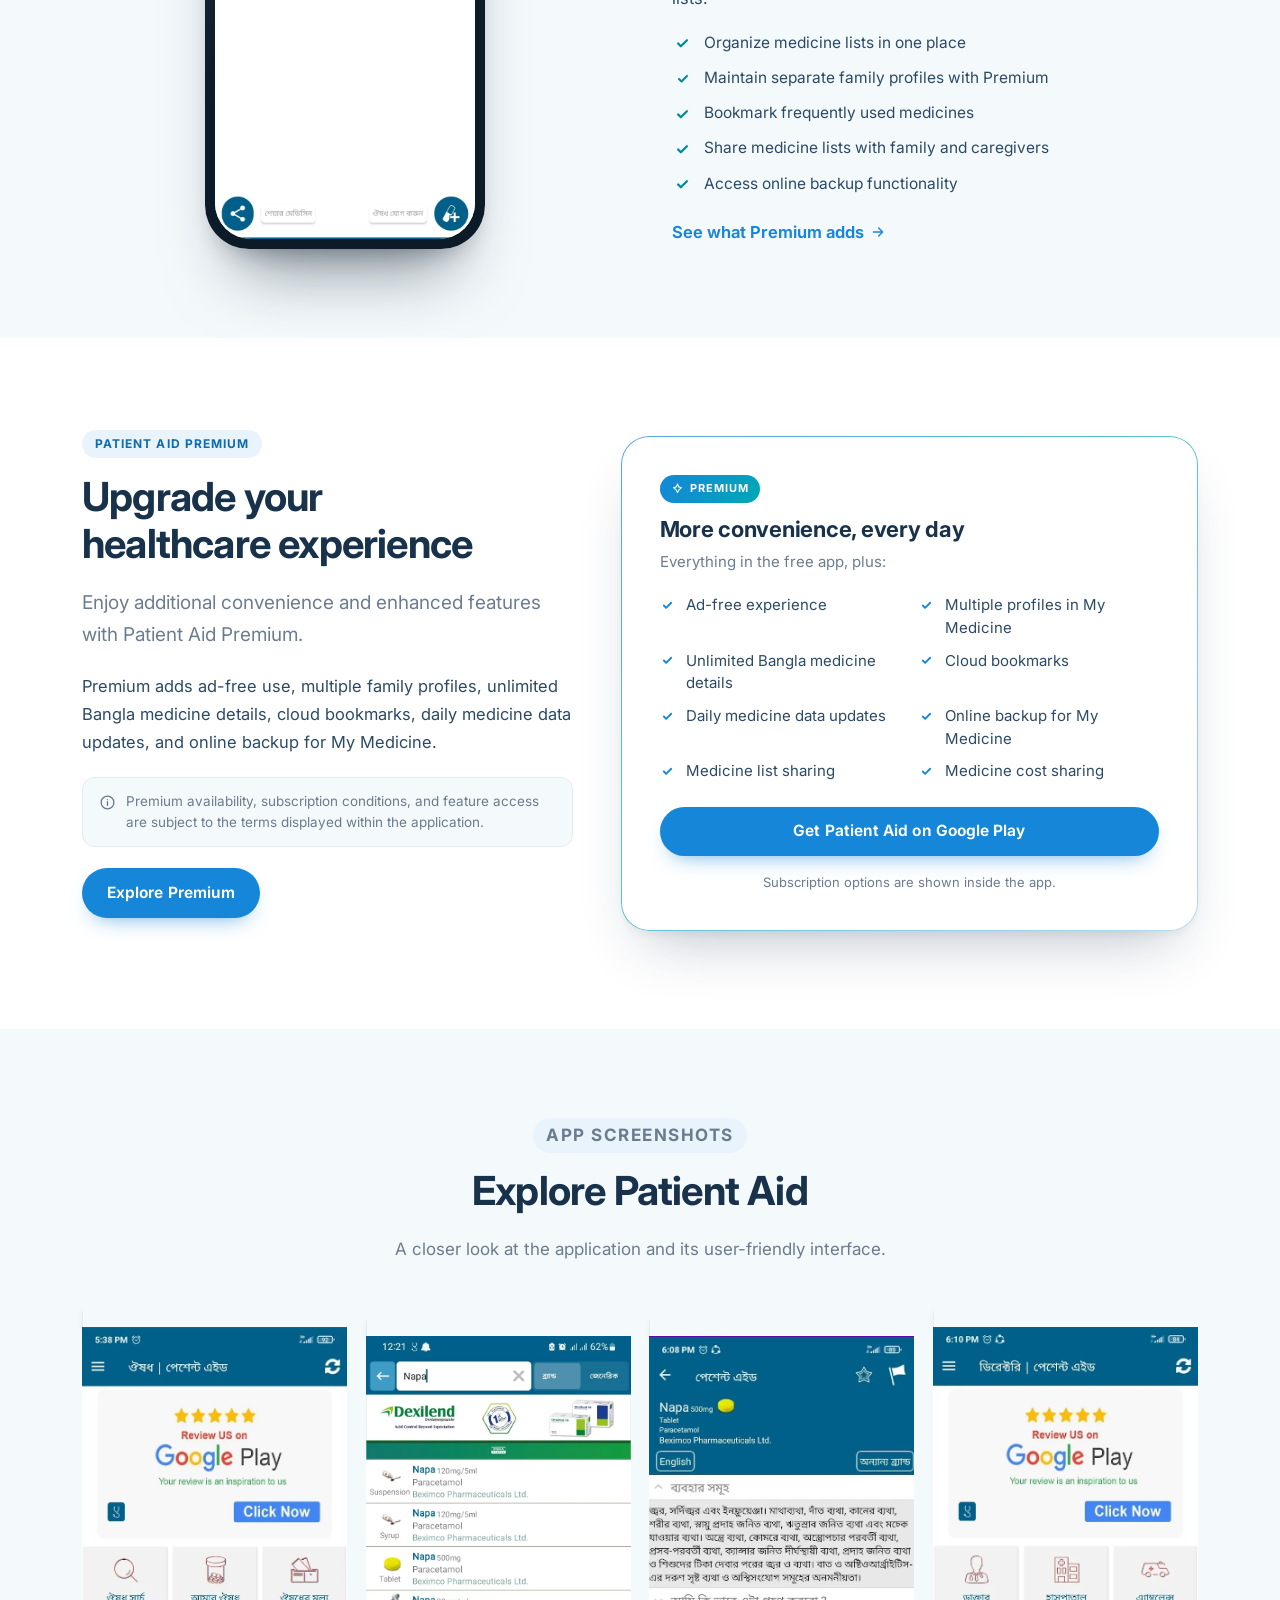
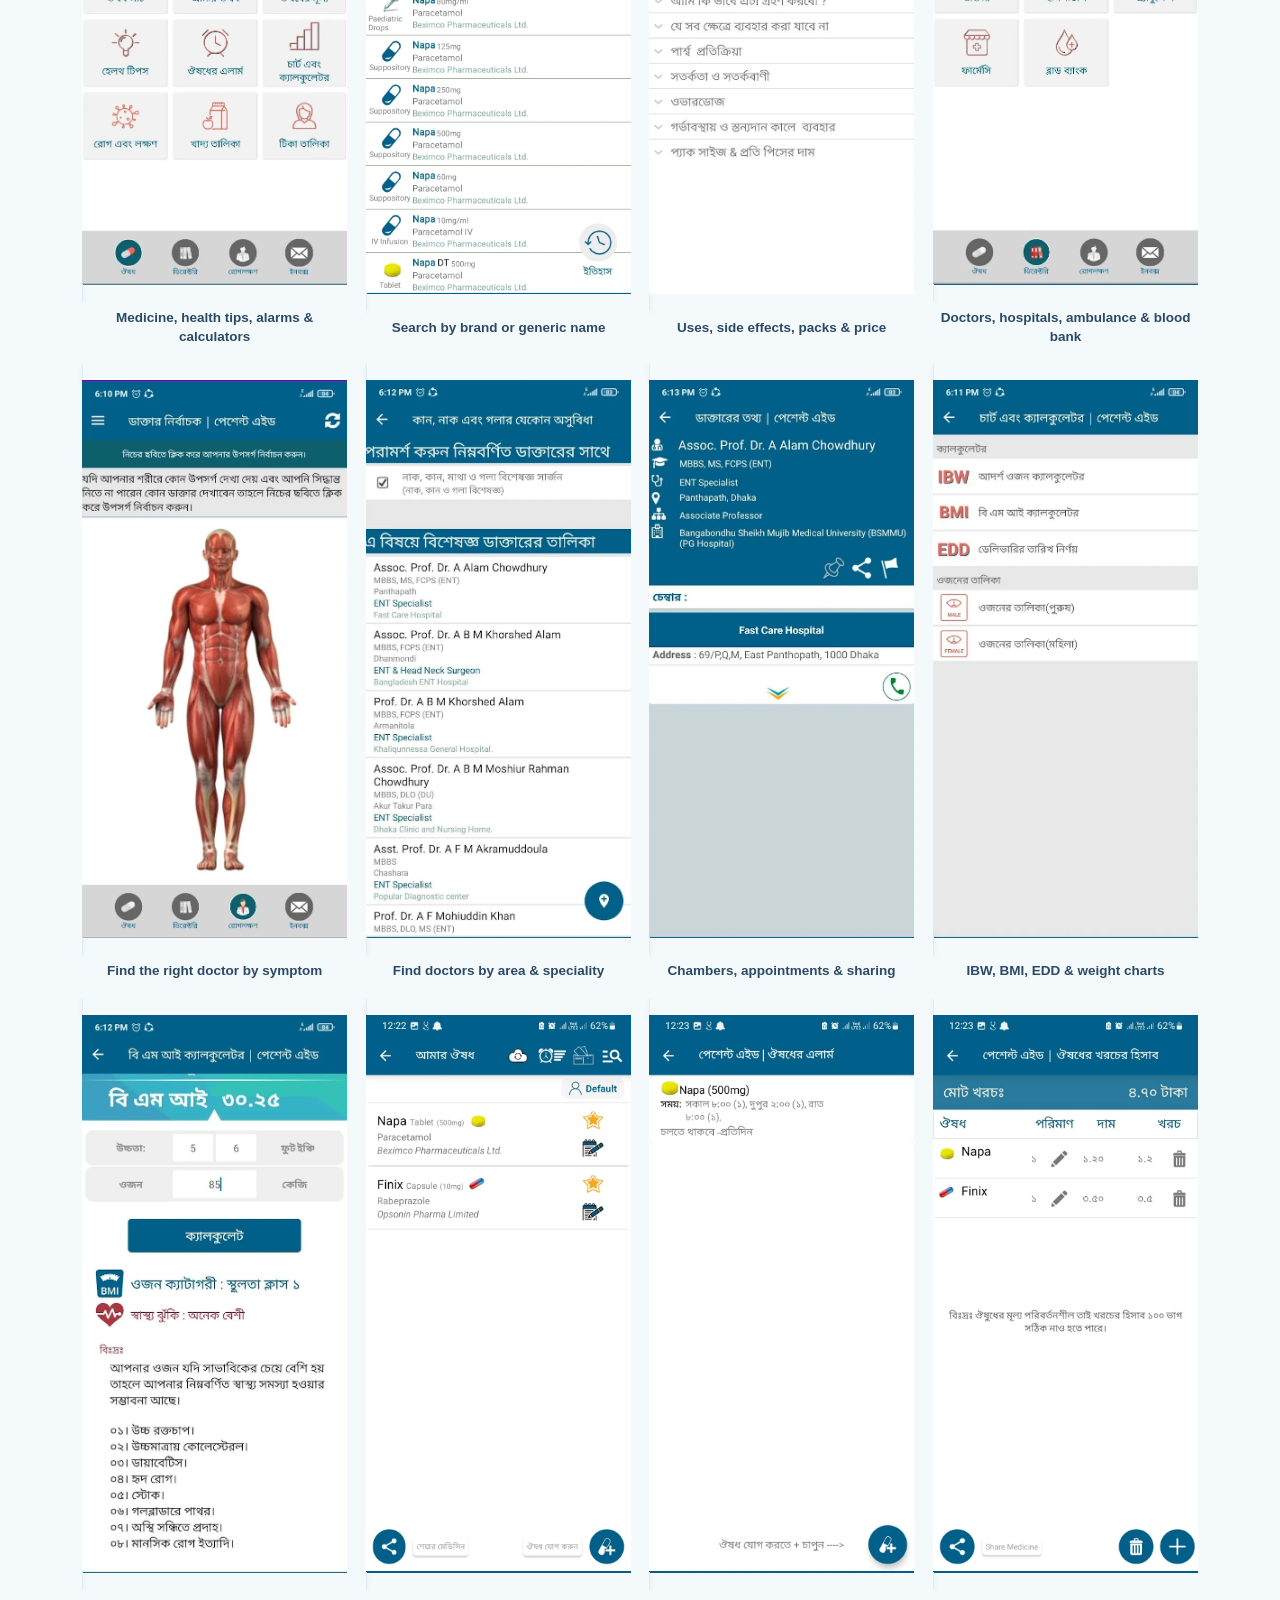
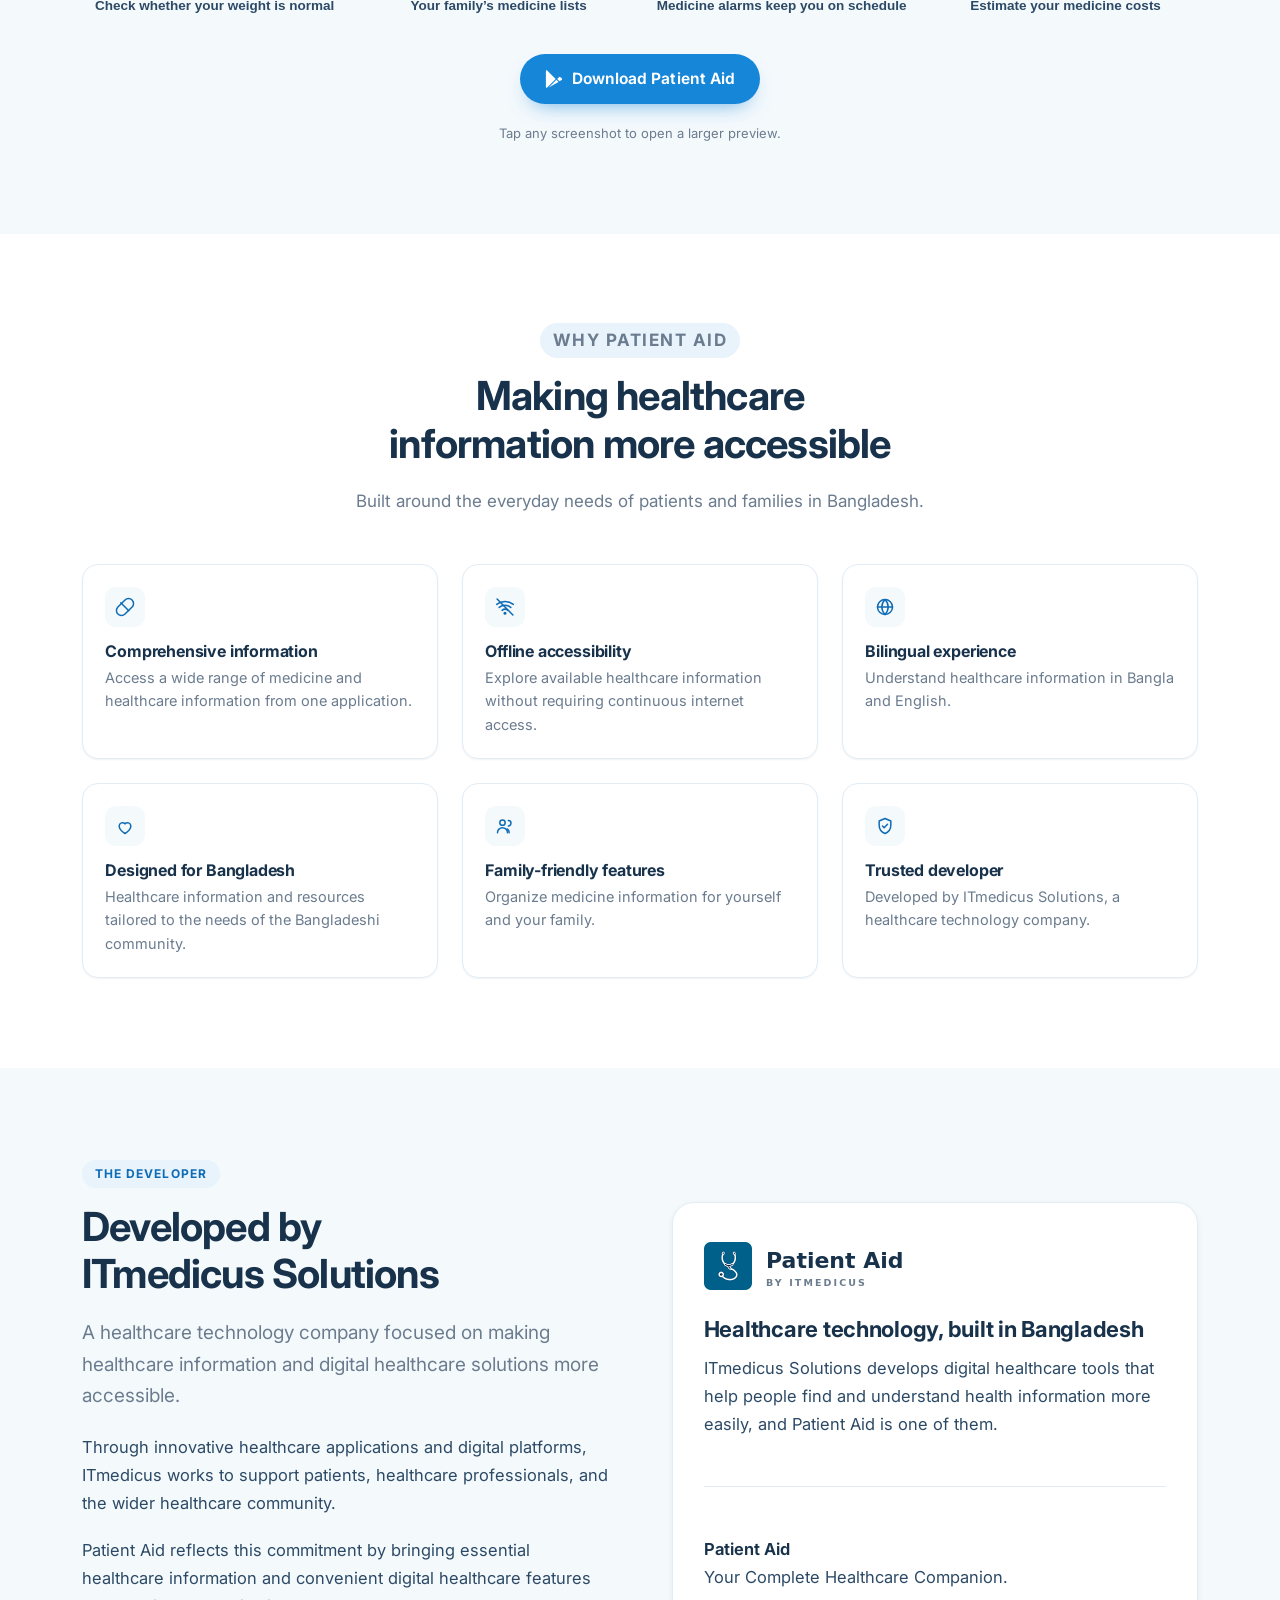
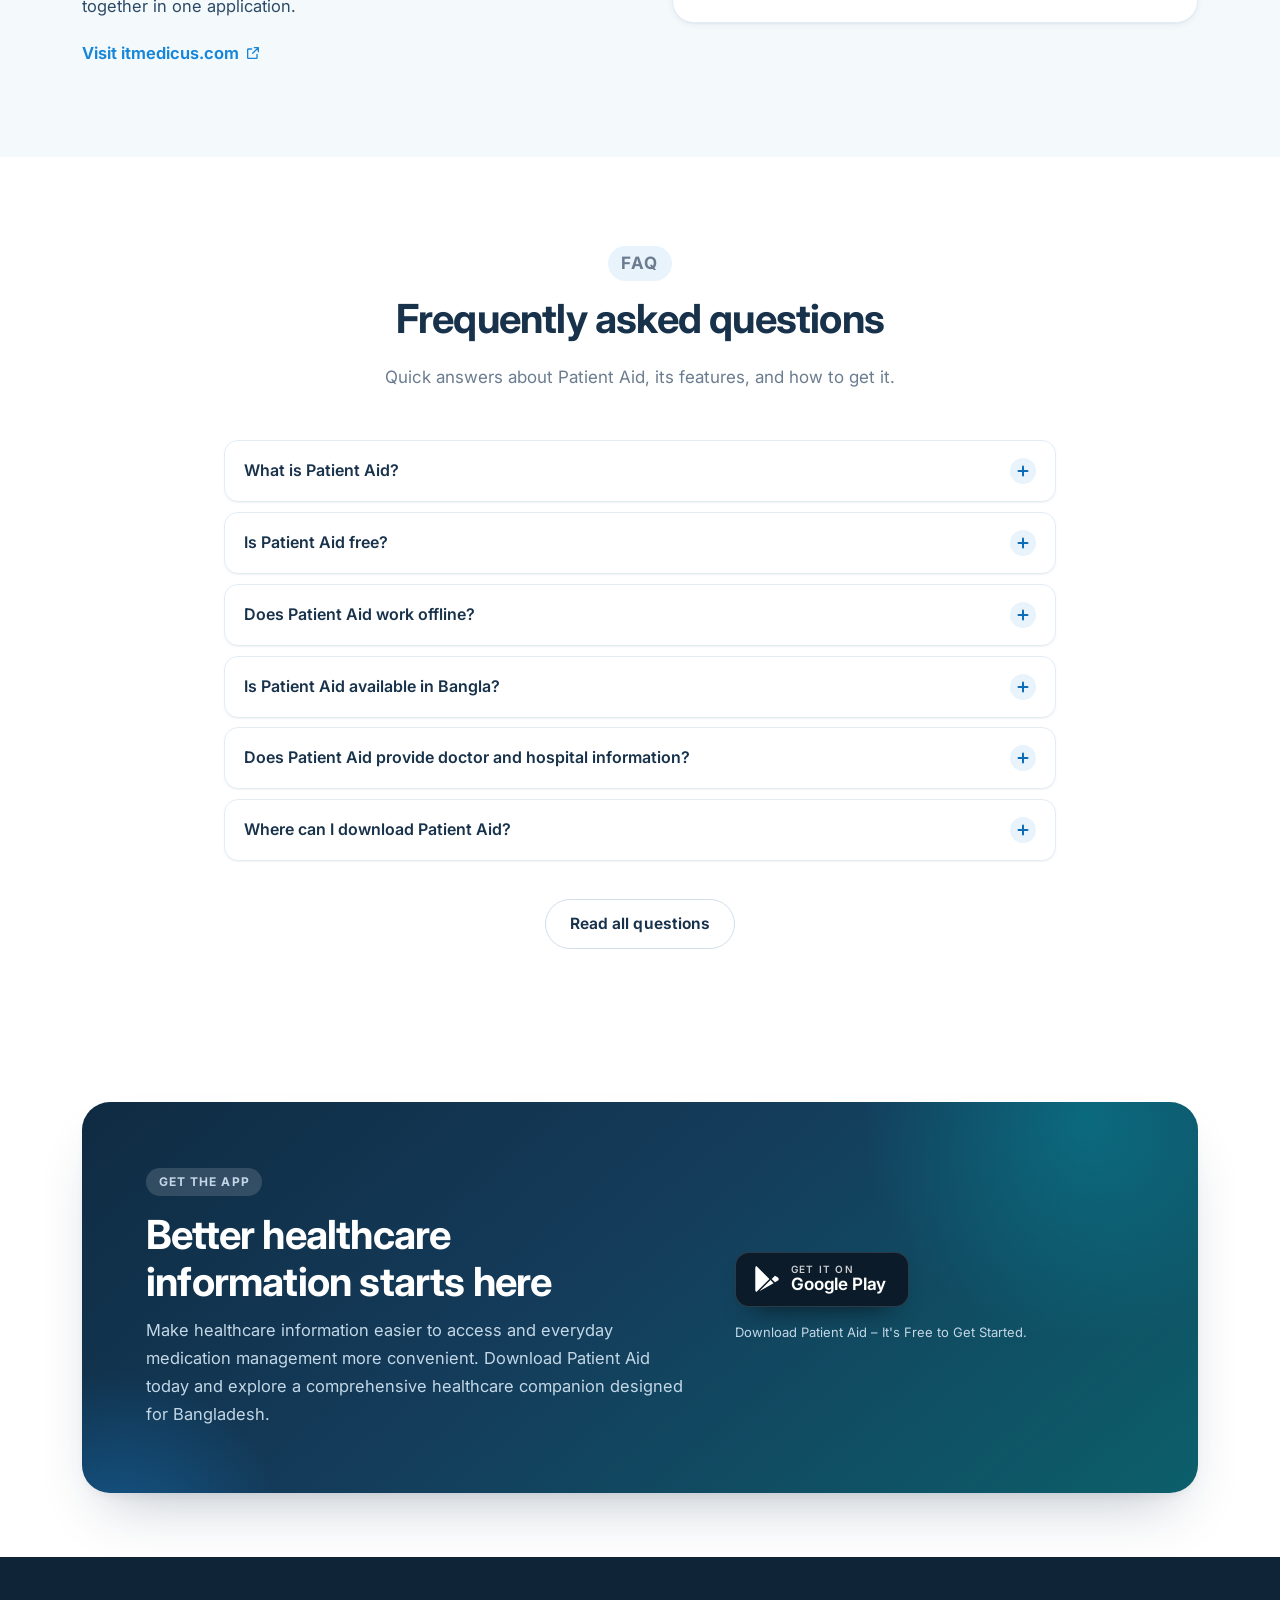
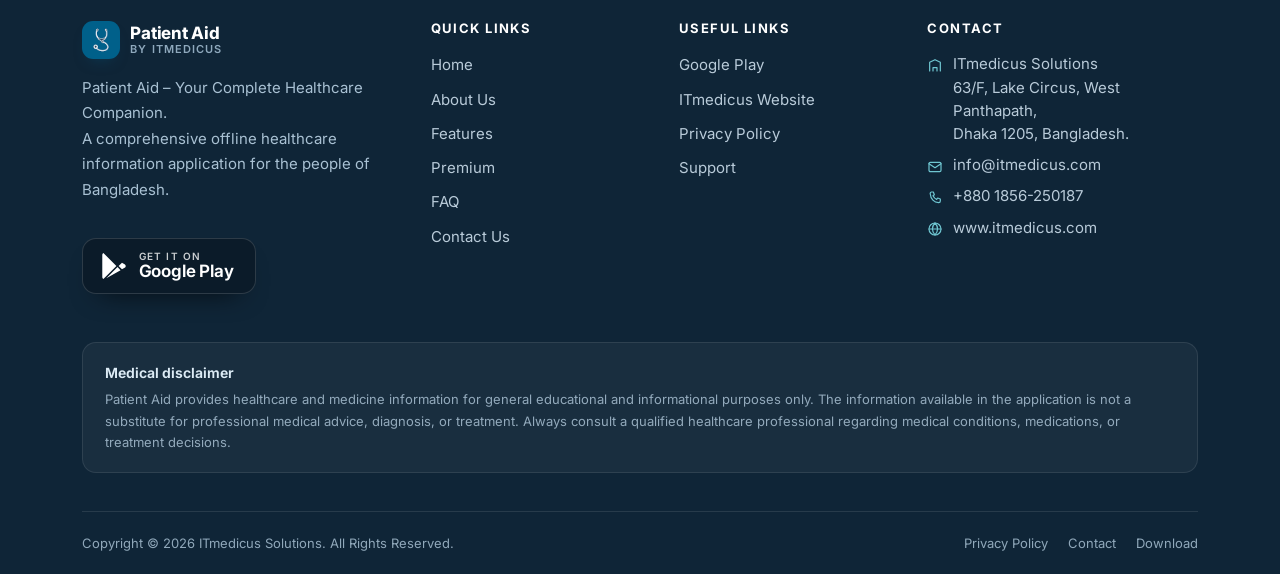
==== commit b2653833: "logo updated fav icon" ====
--- a/index.html
+++ b/index.html
@@ -1,14 +1,16 @@
-﻿<!doctype html>
+<!doctype html>
 <html lang="en">
 <head>
   <meta charset="utf-8">
   <meta name="viewport" content="width=device-width, initial-scale=1">
   <script>document.documentElement.classList.add("js");</script>
   <title>Patient Aid – Your Complete Healthcare Companion | ITmedicus</title>
-  <meta name="description" content="Discover Patient Aid, a comprehensive offline healthcare information app for Bangladesh. Explore medicine information, health tips, doctor directories, medicine reminders, and more.">
+  <meta name="description" content="Discover Patient Aid, an offline healthcare information app for Bangladesh. Explore medicine details, health tips, doctor directories, reminders, and more.">
   <!-- TODO: replace patientaid.example.com with the production domain before launch. -->
   <link rel="canonical" href="https://patientaid.example.com/">
-  <meta name="theme-color" content="#1686D9">
+  <meta name="robots" content="index, follow, max-image-preview:large, max-snippet:-1">
+  <meta name="author" content="ITmedicus Solutions">
+  <meta name="theme-color" content="#00608A">
   <meta name="color-scheme" content="light">
 
   <meta property="og:type" content="website">
@@ -28,37 +30,117 @@
   <meta name="twitter:image" content="https://patientaid.example.com/assets/img/og-image.png">
   <meta name="twitter:image:alt" content="Patient Aid app by ITmedicus Solutions">
 
-  <link rel="icon" href="favicon.svg" type="image/svg+xml">
-  <link rel="icon" href="favicon-32.png" sizes="32x32" type="image/png">
-  <link rel="apple-touch-icon" href="assets/img/apple-touch-icon.png">
+  <link rel="icon" href="favicon.ico?v=2" sizes="any">
+  <link rel="icon" href="favicon.svg?v=2" type="image/svg+xml">
+  <link rel="icon" href="favicon-32.png?v=2" sizes="32x32" type="image/png">
+  <link rel="icon" href="favicon-192.png?v=2" sizes="192x192" type="image/png">
+  <link rel="apple-touch-icon" href="assets/img/apple-touch-icon.png?v=2">
+  <link rel="manifest" href="manifest.json">
 
   <link rel="preconnect" href="https://fonts.googleapis.com">
   <link rel="preconnect" href="https://fonts.gstatic.com" crossorigin>
   <link href="https://fonts.googleapis.com/css2?family=Inter:wght@400;500;600;700;800&family=Noto+Sans+Bengali:wght@400;600&display=swap" rel="stylesheet">
+  <link rel="preload" as="image" href="assets/img/screens/home.webp" fetchpriority="high">
   <link rel="stylesheet" href="assets/css/style.css">
 
   <script type="application/ld+json">
-  {
-    "@context": "https://schema.org",
-    "@type": "SoftwareApplication",
-    "name": "Patient Aid",
-    "applicationCategory": "HealthApplication",
-    "operatingSystem": "Android",
-    "description": "A comprehensive offline healthcare information application for the people of Bangladesh, with medicine information, disease information, health tips, first aid guidance, healthcare directories, and medicine management features.",
-    "url": "https://patientaid.example.com/",
-    "downloadUrl": "https://play.google.com/store/apps/details?id=com.itmedicus.patientaid",
-    "inLanguage": ["bn", "en"],
-    "offers": {
-      "@type": "Offer",
-      "price": "0",
-      "priceCurrency": "BDT"
+{
+  "@context": "https://schema.org",
+  "@graph": [
+    {
+      "@type": "Organization",
+      "@id": "https://patientaid.example.com/#organization",
+      "name": "ITmedicus Solutions",
+      "url": "https://www.itmedicus.com",
+      "logo": {
+        "@type": "ImageObject",
+        "url": "https://patientaid.example.com/assets/img/patient-aid-icon-512.png",
+        "width": 512,
+        "height": 512
+      },
+      "email": "info@itmedicus.com",
+      "telephone": "+880 1856-250187",
+      "address": {
+        "@type": "PostalAddress",
+        "streetAddress": "63/F, Lake Circus, West Panthapath",
+        "addressLocality": "Dhaka",
+        "postalCode": "1205",
+        "addressCountry": "BD"
+      },
+      "sameAs": [
+        "https://www.itmedicus.com",
+        "https://play.google.com/store/apps/details?id=com.itmedicus.patientaid"
+      ]
     },
-    "publisher": {
-      "@type": "Organization",
-      "name": "ITmedicus Solutions",
-      "url": "https://www.itmedicus.com"
+    {
+      "@type": "WebSite",
+      "@id": "https://patientaid.example.com/#website",
+      "url": "https://patientaid.example.com/",
+      "name": "Patient Aid",
+      "description": "Offline healthcare information application for Bangladesh by ITmedicus Solutions.",
+      "publisher": {
+        "@id": "https://patientaid.example.com/#organization"
+      },
+      "inLanguage": "en"
+    },
+    {
+      "@type": "WebPage",
+      "@id": "https://patientaid.example.com/#webpage",
+      "url": "https://patientaid.example.com/",
+      "name": "Patient Aid – Your Complete Healthcare Companion | ITmedicus",
+      "description": "Discover Patient Aid, an offline healthcare information app for Bangladesh. Explore medicine details, health tips, doctor directories, reminders, and more.",
+      "isPartOf": {
+        "@id": "https://patientaid.example.com/#website"
+      },
+      "primaryImageOfPage": {
+        "@type": "ImageObject",
+        "url": "https://patientaid.example.com/assets/img/og-image.png"
+      },
+      "inLanguage": "en",
+      "about": {
+        "@id": "https://patientaid.example.com/#app"
+      }
+    },
+    {
+      "@type": "SoftwareApplication",
+      "@id": "https://patientaid.example.com/#app",
+      "name": "Patient Aid",
+      "alternateName": "Patient Aid by ITmedicus Solutions",
+      "applicationCategory": "HealthApplication",
+      "applicationSubCategory": "Healthcare information",
+      "operatingSystem": "Android",
+      "url": "https://patientaid.example.com/",
+      "downloadUrl": "https://play.google.com/store/apps/details?id=com.itmedicus.patientaid",
+      "image": "https://patientaid.example.com/assets/img/patient-aid-icon-512.png",
+      "screenshot": [
+        "https://patientaid.example.com/assets/img/screens/home.webp",
+        "https://patientaid.example.com/assets/img/screens/medicine-details.webp",
+        "https://patientaid.example.com/assets/img/screens/my-medicine.webp"
+      ],
+      "offers": {
+        "@type": "Offer",
+        "price": "0",
+        "priceCurrency": "BDT",
+        "availability": "https://schema.org/InStock"
+      },
+      "aggregateRating": {
+        "@type": "AggregateRating",
+        "ratingValue": "4.5",
+        "bestRating": "5",
+        "worstRating": "1",
+        "ratingCount": "150000"
+      },
+      "inLanguage": [
+        "bn",
+        "en"
+      ],
+      "isAccessibleForFree": true,
+      "publisher": {
+        "@id": "https://patientaid.example.com/#organization"
+      }
     }
-  }
+  ]
+}
   </script>
 </head>
 <body>
@@ -414,11 +496,11 @@
           <p>Read medicine and healthcare information in the language you understand best.</p>
 
           <div class="lang-tabs" role="tablist" aria-label="Sample app language">
-            <button class="lang-tab" type="button" role="tab" id="langTabBn" aria-controls="langPanelBn" aria-selected="true" tabindex="0">বাংলা</button>
+            <button class="lang-tab" type="button" role="tab" id="langTabBn" lang="bn" aria-controls="langPanelBn" aria-selected="true" tabindex="0">বাংলা</button>
             <button class="lang-tab" type="button" role="tab" id="langTabEn" aria-controls="langPanelEn" aria-selected="false" tabindex="-1">English</button>
           </div>
 
-          <div class="lang-panel lang-bn" id="langPanelBn" role="tabpanel" aria-labelledby="langTabBn">
+          <div class="lang-panel lang-bn" id="langPanelBn" role="tabpanel" lang="bn" aria-labelledby="langTabBn">
             <div class="lang-row"><span class="dot" aria-hidden="true"></span><span><strong>ঔষধের তথ্য</strong> — ব্র্যান্ড ও জেনেরিক নাম, ব্যবহার, ডোজ</span></div>
             <div class="lang-row"><span class="dot" aria-hidden="true"></span><span><strong>রোগের তথ্য</strong> — লক্ষণ, চিকিৎসা ও প্রতিরোধ</span></div>
             <div class="lang-row"><span class="dot" aria-hidden="true"></span><span><strong>স্বাস্থ্য টিপস</strong> — প্রতিদিনের সুস্থতার পরামর্শ</span></div>
--- a/assets/css/style.css
+++ b/assets/css/style.css
@@ -3077,3 +3077,40 @@
     font-size: 0.8125rem;
   }
 }
+
+/* ---------------------------------------------------------------- 404 -- */
+.notfound {
+  max-width: 34rem;
+  margin-inline: auto;
+  padding-block: clamp(4rem, 10vh, 8rem);
+  text-align: center;
+}
+
+.notfound .brand {
+  display: flex;
+  width: fit-content;
+  margin: 0 auto 2rem;
+}
+
+.notfound h1 {
+  font-size: clamp(2rem, 1.4rem + 2vw, 2.75rem);
+  margin-bottom: 0.6rem;
+}
+
+.notfound p {
+  color: var(--muted);
+}
+
+.notfound .hero-actions {
+  justify-content: center;
+  margin-top: 1.5rem;
+}
+
+.notfound-links {
+  display: flex;
+  flex-wrap: wrap;
+  justify-content: center;
+  gap: 0.75rem 1.5rem;
+  margin-top: 2rem;
+  font-size: 0.9375rem;
+}
